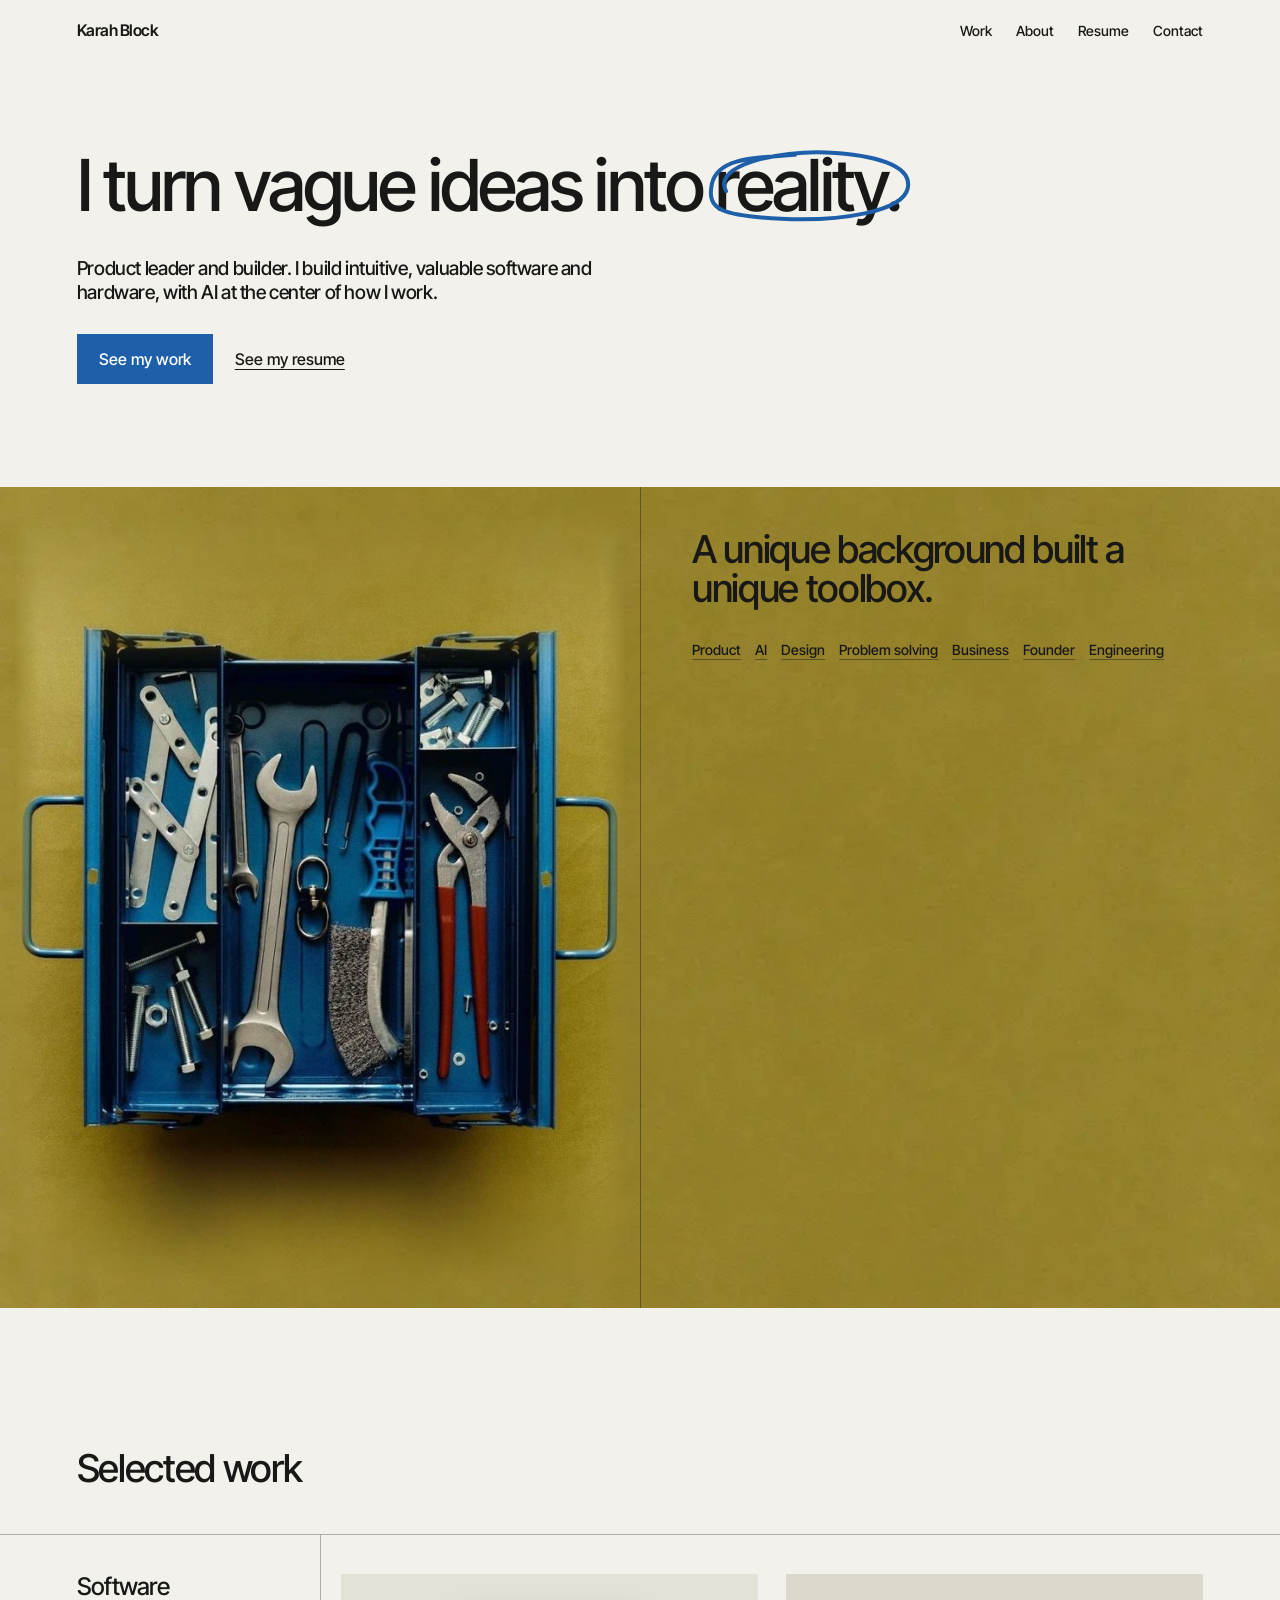
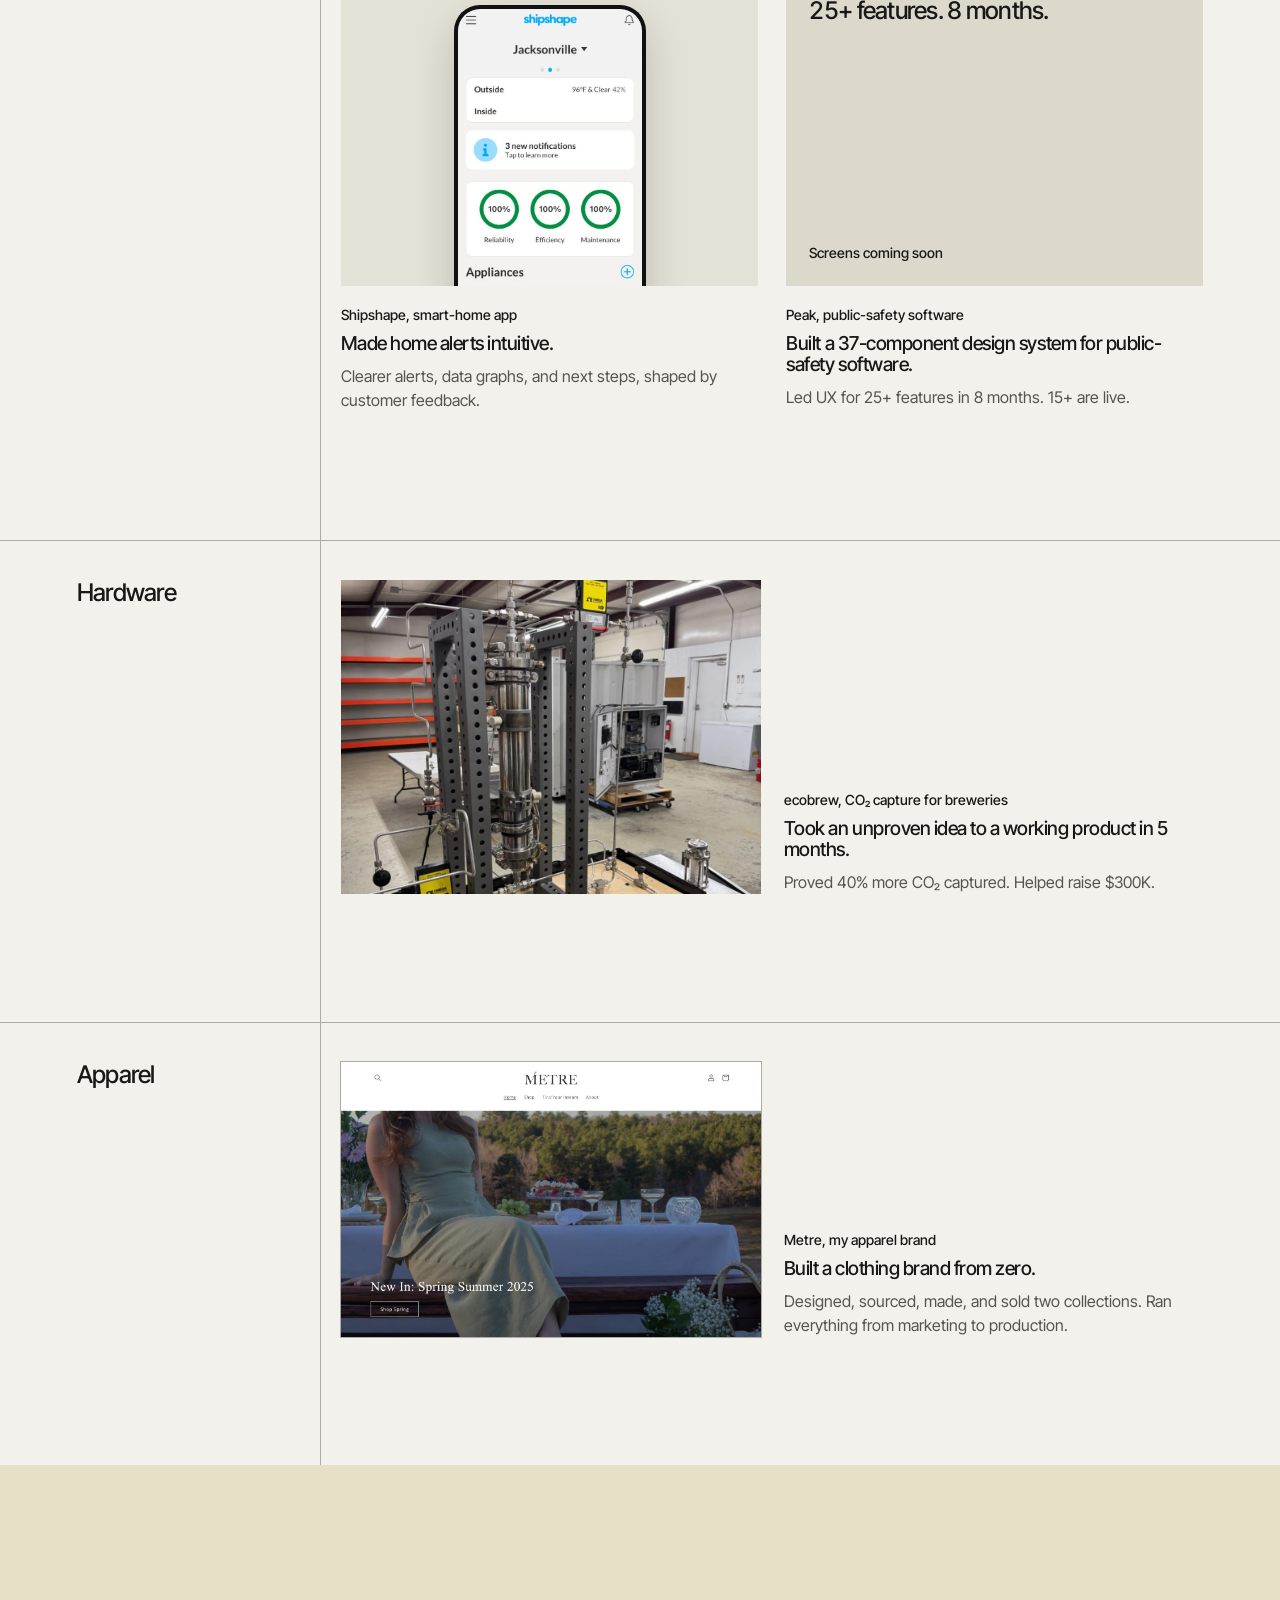
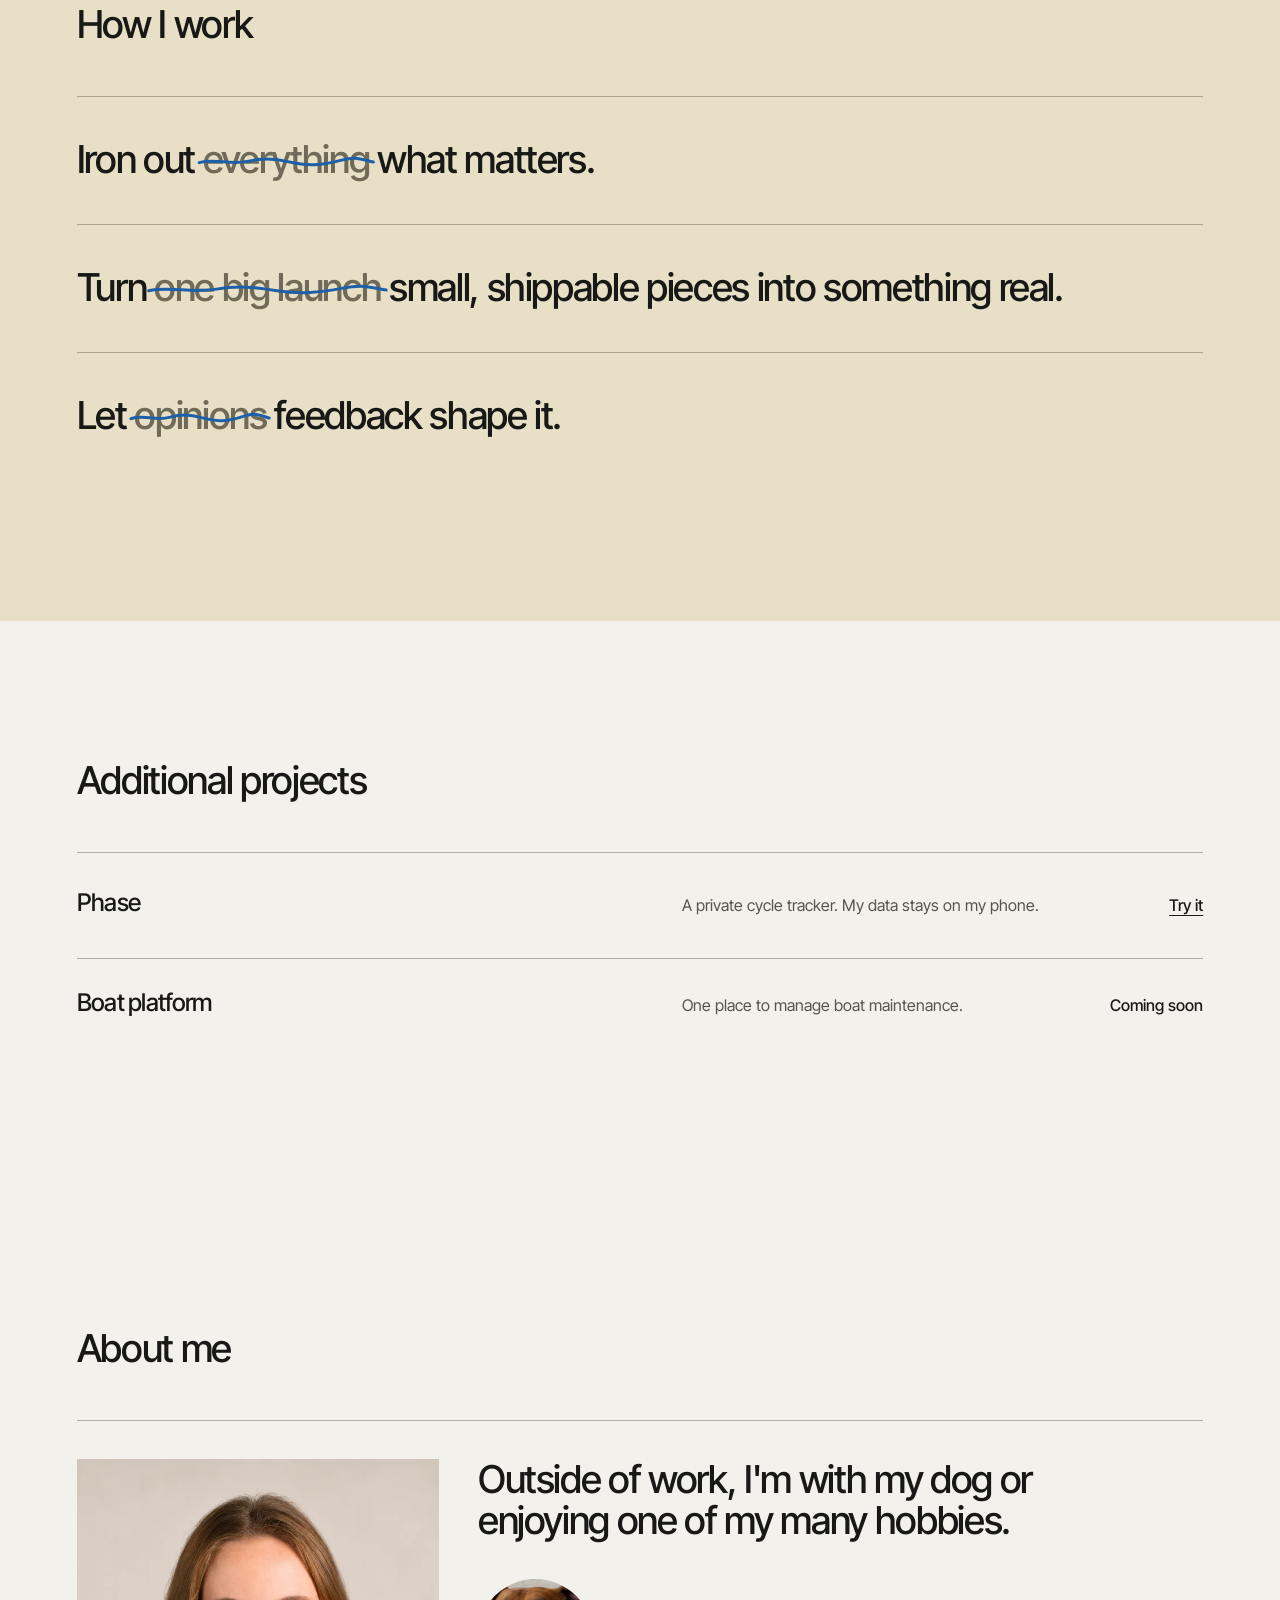
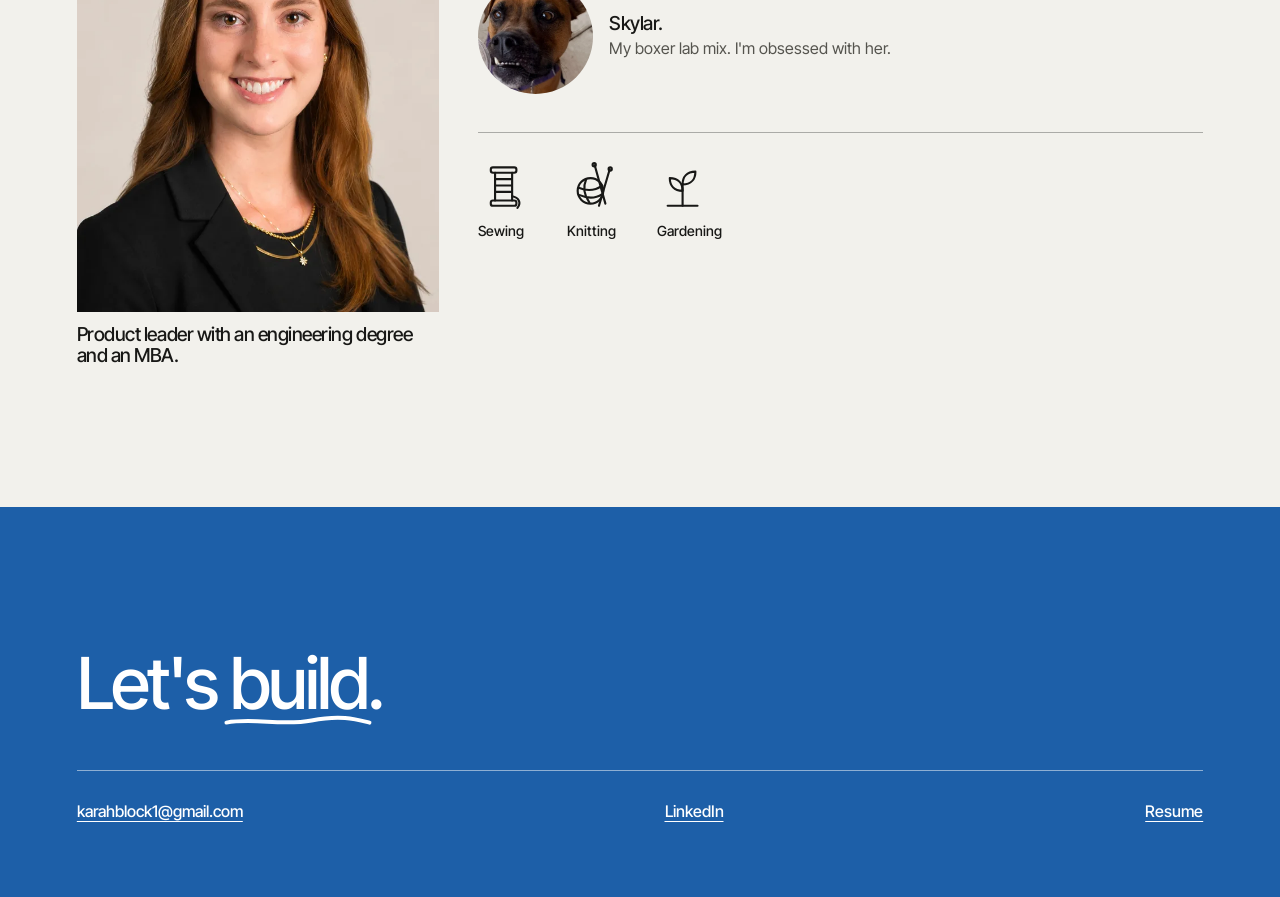
==== index.html @ 3ae87709 "Publish portfolio site Home, resume, and the toolbox, ready for GitHub Pages.  Co-Authored-By: Claud" ====
<!doctype html>
<html lang="en"><head><meta charset="utf-8"><meta name="viewport" content="width=device-width, initial-scale=1, viewport-fit=cover"><title>Karah Block | Product leader and builder</title><meta name="description" content="Karah Block is a product leader and builder of intuitive, valuable products in software, hardware, and apparel. COO and Head of Product at ecobrew, founder of Metre, and former Senior PM at Shipshape."><meta property="og:type" content="website"><meta property="og:title" content="Karah Block"><meta property="og:description" content="I turn vague ideas into reality."><meta property="og:image" content="https://karahblock.com/og.png"><meta name="twitter:card" content="summary_large_image">
<link rel="preconnect" href="https://fonts.googleapis.com"><link rel="preconnect" href="https://fonts.gstatic.com" crossorigin><link rel="stylesheet" href="https://fonts.googleapis.com/css2?family=Inter+Tight:wght@400;500;600;900&display=swap"><link rel="icon" href="favicon.svg" type="image/svg+xml">
<link rel="stylesheet" href="style.css"></head><body>
<a class="skip" href="#main">Skip to content</a><nav><div class="wrap bar"><a href="#top" class="logo">Karah Block</a><ul><li><a href="#work">Work</a></li><li><a href="#me">About</a></li><li><a href="experience.html">Resume</a></li><li><a href="#contact">Contact</a></li></ul></div></nav>
<main id="main">
<header class="hero" id="top">
  <img class="hero-photo" src="case-unit.jpg" alt="">
  <div class="wrap">
    <h1>I turn vague ideas into <span class="mark">reality.<svg viewBox="0 0 300 110" preserveAspectRatio="none" aria-hidden="true"><path class="pen" d="M34 62C14 26 110 6 176 9S298 26 291 58 196 104 112 100 6 88 14 52 74 16 132 12"/></svg></span></h1>
    <p class="hero-sub">Product leader and builder. I build intuitive, valuable software and hardware, with AI at the center of how I work.</p>
    <div class="links2 hero-links"><a class="go" href="#work">See my work</a><a class="go" href="experience.html">See my resume</a></div>
  </div>
</header>

<section id="toolbox"><div class="tgrid">
  <div class="stage" id="stage"><div class="photo"><img src="toolbox/box.jpg" width="736" height="920" alt="An open blue metal toolbox on an olive background"></div><img class="hollow" data-h="0" src="toolbox/slot-pliers.webp" alt="" style="left:64.972%;top:32.399%;width:16.667%;height:43.722%"><button class="tool" type="button" data-i="0" style="left:67.797%;top:33.744%;width:11.723%;height:39.910%" aria-label="Product management" aria-pressed="false"><img src="toolbox/tool-pliers.png" alt="" width="83" height="356"><img class="out" src="toolbox/out-pliers.webp" alt="" width="233" height="900"></button><img class="hollow" data-h="1" src="toolbox/slot-hinges.webp" alt="" style="left:16.384%;top:19.170%;width:20.480%;height:35.762%"><button class="tool" type="button" data-i="1" style="left:18.079%;top:20.516%;width:15.537%;height:32.399%" aria-label="AI workflows" aria-pressed="false"><img src="toolbox/tool-hinges.png" alt="" width="110" height="289"><img class="out" src="toolbox/out-hinges.webp" alt="" width="370" height="900"></button><img class="hollow" data-h="2" src="toolbox/slot-brush.webp" alt="" style="left:48.305%;top:29.596%;width:19.492%;height:46.188%"><button class="tool" type="button" data-i="2" style="left:51.130%;top:32.175%;width:13.701%;height:41.031%" aria-label="Design and clarity" aria-pressed="false"><img src="toolbox/tool-brush.png" alt="" width="97" height="366"><img class="out" src="toolbox/out-brush.webp" alt="" width="239" height="900"></button><img class="hollow" data-h="3" src="toolbox/slot-spanner.webp" alt="" style="left:31.921%;top:26.233%;width:11.299%;height:26.457%"><button class="tool" type="button" data-i="3" style="left:35.169%;top:28.812%;width:4.802%;height:21.300%" aria-label="Problem solving" aria-pressed="false"><img src="toolbox/tool-spanner.png" alt="" width="34" height="190"><img class="out" src="toolbox/out-spanner.webp" alt="" width="135" height="900"></button><img class="hollow" data-h="4" src="toolbox/slot-boltsl.webp" alt="" style="left:16.384%;top:52.018%;width:19.209%;height:22.197%"><button class="tool" type="button" data-i="4" style="left:18.644%;top:54.260%;width:13.701%;height:18.610%" aria-label="Business and operations" aria-pressed="false"><img src="toolbox/tool-boltsl.png" alt="" width="97" height="166"><img class="out" src="toolbox/out-boltsl.webp" alt="" width="640" height="871"></button><img class="hollow" data-h="5" src="toolbox/slot-boltsr.webp" alt="" style="left:63.136%;top:18.946%;width:19.209%;height:14.462%"><button class="tool" type="button" data-i="5" style="left:66.243%;top:20.404%;width:13.983%;height:10.538%" aria-label="Founder and brand builder" aria-pressed="false"><img src="toolbox/tool-boltsr.png" alt="" width="99" height="94"><img class="out" src="toolbox/out-boltsr.webp" alt="" width="640" height="540"></button><img class="hollow" data-h="6" src="toolbox/slot-wrench.webp" alt="" style="left:33.475%;top:29.933%;width:18.503%;height:46.749%"><button class="tool" type="button" data-i="6" style="left:35.452%;top:31.278%;width:14.124%;height:42.825%" aria-label="Engineering and fabrication" aria-pressed="false"><img src="toolbox/tool-wrench.png" alt="" width="100" height="382"><img class="out" src="toolbox/out-wrench.webp" alt="" width="392" height="900"></button></div>
  <div class="pane">
    <h2>A unique background built a unique toolbox.</h2>
    <ul class="names"><li><button type="button" data-n="0" aria-pressed="false">Product</button></li><li><button type="button" data-n="1" aria-pressed="false">AI</button></li><li><button type="button" data-n="2" aria-pressed="false">Design</button></li><li><button type="button" data-n="3" aria-pressed="false">Problem solving</button></li><li><button type="button" data-n="4" aria-pressed="false">Business</button></li><li><button type="button" data-n="5" aria-pressed="false">Founder</button></li><li><button type="button" data-n="6" aria-pressed="false">Engineering</button></li></ul>
    <div class="tshow"><div class="slot" id="slot"></div><div class="detail" id="detail" aria-live="polite"><p class="empty"></p></div></div>
  </div>
</div></section>

<div class="wrap"><h2 class="work-h" id="work">Selected work</h2></div>

<section class="cat" id="software"><div><div class="wrap"><h3>Software</h3></div></div><div class="items" style="padding-right:clamp(16px,2.6vw,40px)">
  <article><div class="pic"><div class="ph"><img src="case-shipshape.jpg" width="520" height="1027" alt="The Shipshape app home screen"></div></div><div class="cap"><small>Shipshape, smart-home app</small><h4>Made home alerts intuitive.</h4><p>Clearer alerts, data graphs, and next steps, shaped by customer feedback.</p></div></article>
  <article><div class="pic type"><strong><span class="num" data-count="25">25</span>+ features. <span class="num" data-count="8">8</span> months.</strong><span>Screens coming soon</span></div><div class="cap"><small>Peak, public-safety software</small><h4>Built a 37-component design system for public-safety software.</h4><p>Led UX for 25+ features in 8 months. 15+ are live.</p></div></article>
</div></section>
<section class="cat" id="hardware"><div><div class="wrap"><h3>Hardware</h3></div></div><div class="items" style="padding-right:clamp(16px,2.6vw,40px)">
  <article class="wide"><div class="pic"><img src="case-unit.jpg" width="1040" height="1040" loading="lazy" alt="The ecobrew experimental unit, a stainless steel column in a steel frame"></div><div class="cap"><small>ecobrew, CO₂ capture for breweries</small><h4>Took an unproven idea to a working product in 5 months.</h4><p>Proved 40% more CO₂ captured. Helped raise $300K.</p></div></article>
</div></section>
<section class="cat" id="apparel"><div><div class="wrap"><h3>Apparel</h3></div></div><div class="items" style="padding-right:clamp(16px,2.6vw,40px)">
  <article class="wide"><img class="webshot" src="case-metre.jpg" width="1305" height="856" loading="lazy" alt="The Metre website homepage, with a Find Your Inseam link and a large photo of a sage linen dress"><div class="cap"><small>Metre, my apparel brand</small><h4>Built a clothing brand from zero.</h4><p>Designed, sourced, made, and sold two collections. Ran everything from marketing to production.</p></div></article>
</div></section>

<section id="how"><div class="wrap"><h2 class="lab">How I work</h2><div class="say">
  <div><h3>Iron out <i aria-hidden="true">everything<svg viewBox="0 0 300 40" preserveAspectRatio="none" aria-hidden="true"><path class="pen" d="M2 24C30 10 54 32 84 20S132 12 162 24 214 30 244 16 284 18 298 22"/></svg></i> what matters.</h3></div>
  <div><h3>Turn <i aria-hidden="true">one big launch<svg viewBox="0 0 300 40" preserveAspectRatio="none" aria-hidden="true"><path class="pen" d="M2 24C30 10 54 32 84 20S132 12 162 24 214 30 244 16 284 18 298 22"/></svg></i> small, shippable pieces into something real.</h3></div>
  <div><h3>Let <i aria-hidden="true">opinions<svg viewBox="0 0 300 40" preserveAspectRatio="none" aria-hidden="true"><path class="pen" d="M2 24C30 10 54 32 84 20S132 12 162 24 214 30 244 16 284 18 298 22"/></svg></i> feedback shape it.</h3></div>
</div></div></section>

<section id="free"><div class="wrap"><h2>Additional projects</h2>
  <ul class="rows"><li><b>Phase</b><span>A private cycle tracker. My data stays on my phone.</span><a href="https://kblock-design.github.io/y2k-journal/" target="_blank" rel="noopener">Try it</a></li><li><b>Boat platform</b><span>One place to manage boat maintenance.</span><em>Coming soon</em></li></ul>
</div></section>

<section id="me"><div class="wrap"><h2>About me</h2>
  <div class="me-grid">
    <figure class="me-card"><img src="karah.webp" width="640" height="800" loading="lazy" alt="Karah Block smiling, in a black blazer"><figcaption><b>Product leader with an engineering degree and an MBA.</b></figcaption></figure>
    <div class="me-right">
      <p class="me-say">Outside of work, I'm with my dog or enjoying one of my many hobbies.</p>
      <div class="me-sky"><img src="skylar.webp" width="360" height="360" loading="lazy" alt="Skylar, a brown boxer lab mix"><p><b>Skylar.</b><span>My boxer lab mix. I'm obsessed with her.</span></p></div>
      <ul class="me-icons" aria-label="A few of my hobbies">
        <li><svg viewBox="0 0 48 48" aria-hidden="true"><rect x="12" y="6" width="24" height="5" rx="2"/><rect x="12" y="37" width="24" height="5" rx="2"/><path d="M16 11v26M32 11v26M16 17h16M16 23h16M16 29h16"/><path d="M32 33c6 1 9 6 5 11"/></svg>Sewing</li>
        <li><svg viewBox="0 0 48 48" aria-hidden="true"><circle cx="22" cy="28" r="12"/><path d="M11 25c7 3 15 3 22-2M12 32c7 3 15 3 21-1M18 17c-3 7-2 15 3 22"/><path d="M26 4 36 40M40 8 30 42"/><circle cx="25.5" cy="3.5" r="1.5"/><circle cx="40.5" cy="7.5" r="1.5"/></svg>Knitting</li>
        <li><svg viewBox="0 0 48 48" aria-hidden="true"><path d="M24 42V22"/><path d="M24 28c-8 0-12-5-12-12 8 0 12 5 12 12z"/><path d="M24 22c0-7 4-12 12-12 0 7-4 12-12 12z"/><path d="M10 42h28"/></svg>Gardening</li>
      </ul>
    </div>
  </div>
</div></section>

<section id="contact"><div class="wrap"><h2>Let's <span class="mark under">build<svg viewBox="0 0 300 20" preserveAspectRatio="none" aria-hidden="true"><path class="pen" d="M3 12C60 5 118 17 178 9S268 7 297 12"/></svg></span>.</h2><div class="lks"><a href="mailto:karahblock1@gmail.com">karahblock1@gmail.com</a><a href="https://www.linkedin.com/in/karahblock" target="_blank" rel="noopener">LinkedIn</a><a href="experience.html">Resume</a></div></div></section>
</main>
<script src="site.js"></script>
</body></html>
---- style.css ----
:root { --paper:#f2f1ec; --ink:#181816; --ink-2:#55544e; --rule:rgba(24,24,22,.32); --blue:#1d5fa8; --olive:#a48f39; --olive-2:#8d7a2d; }
* { box-sizing: border-box; margin: 0; padding: 0; }
html { scroll-behavior: smooth; }
body { background: var(--paper); color: var(--ink); font-family: "Inter Tight","Helvetica Neue",Arial,sans-serif; font-size: 18px; line-height: 1.32; -webkit-font-smoothing: antialiased; overflow-x: clip; }
a { color: inherit; } img, svg { display: block; }
a:focus-visible, button:focus-visible { outline: 2px solid currentColor; outline-offset: 3px; }
.wrap { max-width: 1440px; margin: 0 auto; padding-inline: clamp(16px, 2.6vw, 40px); }
h1, h2, h3, h4 { font-weight: 500; letter-spacing: -.04em; line-height: .96; }
.lab { font-size: 16px; font-weight: 500; letter-spacing: -.01em; }
nav { position: sticky; top: 0; z-index: 30; background: var(--paper); }
nav .bar { display: flex; justify-content: space-between; align-items: center; gap: 12px; height: 56px; }
.logo { font-weight: 600; letter-spacing: -.03em; text-decoration: none; white-space: nowrap; font-size: 19px; }
nav ul { display: flex; gap: clamp(11px, 2vw, 24px); list-style: none; font-size: 15px; font-weight: 500; }
nav ul a { display: block; padding-block: 10px; text-decoration: none; } nav ul a:hover { color: var(--blue); }

.hero { position: relative; padding-top: clamp(12px, 2vw, 28px); }
.hero-photo { display: none; }
.hero h1 { position: relative; font-size: clamp(56px, 11.4vw, 184px); letter-spacing: -.055em; line-height: .92; }
.mark { position: relative; display: inline-block; white-space: nowrap; }
.mark svg { position: absolute; left: -5%; top: -7%; width: 110%; height: 118%; overflow: visible; pointer-events: none; }
.pen { fill: none; stroke: var(--blue); stroke-width: 4; stroke-linecap: round; stroke-linejoin: round; vector-effect: non-scaling-stroke; }
.intro { margin-top: clamp(20px, 3vw, 44px); border-top: 1px solid var(--rule); display: grid; grid-template-columns: minmax(0, 7fr) minmax(0, 5fr); }
.intro > div { padding-block: clamp(14px, 2vw, 26px); }
.intro > div + div { border-left: 1px solid var(--rule); padding-left: clamp(14px, 2vw, 26px); display: flex; flex-direction: column; justify-content: space-between; gap: 18px; }
.sub { padding-right: 24px; font-size: clamp(25px, 3.2vw, 50px); line-height: 1.02; letter-spacing: -.035em; font-weight: 500; }
.now { color: var(--ink-2); } .go { font-weight: 500; text-underline-offset: 4px; }

/* Toolbox */
#toolbox { background: var(--olive); color: #fff; scroll-margin-top: 56px; }
.tgrid { display: grid; grid-template-columns: minmax(0, 6fr) minmax(0, 6fr); min-height: min(92vh, 860px); }
.stage { position: relative; align-self: center; width: min(100%, 620px, 76vh); margin: clamp(10px, 2vw, 24px) auto; aspect-ratio: 708 / 892; }
.photo { position: absolute; inset: 0; overflow: hidden; }
.photo img { position: absolute; left: -1.977%; top: -1.570%; width: 103.955%; max-width: none; height: auto; }
.hollow { position: absolute; background: #0d2a4c; -webkit-mask-size: 100% 100%; mask-size: 100% 100%; opacity: 0; transition: opacity .2s .05s; pointer-events: none; }
.hollow.on { opacity: 1; }
.tool { position: absolute; background: none; border: 0; padding: 0; cursor: pointer; transition: transform .6s cubic-bezier(.2,.9,.25,1.12), filter .3s; transform-origin: center; }
.tool img { width: 100%; height: 100%; }
.tool:hover { transform: translateY(-6px) scale(1.04); filter: drop-shadow(0 8px 6px rgba(0,0,0,.5)); }
.tool[aria-pressed="true"] { z-index: 8; filter: drop-shadow(10px 22px 12px rgba(40,30,0,.5)); }
.pane { display: grid; grid-template-rows: auto auto 1fr; padding: clamp(18px, 2.6vw, 36px) clamp(16px, 2.6vw, 40px); border-left: 1px solid rgba(255,255,255,.4); }
.pane h2 { font-size: clamp(36px, 5vw, 78px); letter-spacing: -.045em; }
.names { list-style: none; margin-top: clamp(14px, 2vw, 22px); display: flex; flex-wrap: wrap; gap: 3px 14px; }
.names button { font: inherit; font-weight: 500; font-size: clamp(16px, 1.4vw, 19px); color: #fff; background: none; border: 0; cursor: pointer; padding: 3px 0; text-decoration: underline; text-underline-offset: 4px; text-decoration-color: rgba(255,255,255,.45); }
.names button:hover, .names button[aria-pressed="true"] { color: var(--ink); text-decoration-color: var(--ink); }
.tshow { margin-top: clamp(14px, 2vw, 24px); border-top: 1px solid rgba(255,255,255,.4); padding-top: clamp(14px, 2vw, 22px); display: grid; grid-template-columns: minmax(110px, 2fr) minmax(0, 3fr); gap: 16px; align-items: start; min-height: 320px; }
.tshow:has(.empty) { grid-template-columns: minmax(0, 1fr); } .tshow:has(.empty) .slot { height: 0; }
.slot { height: clamp(220px, 30vw, 380px); }
.detail h3 { font-size: clamp(26px, 2.8vw, 42px); letter-spacing: -.035em; line-height: 1; }
.detail p { margin-top: 10px; }
.detail .usedon { margin-top: 12px; padding-top: 10px; border-top: 1px solid rgba(255,255,255,.4); }
.empty { font-size: clamp(22px, 2.2vw, 32px); line-height: 1.05; letter-spacing: -.03em; font-weight: 500; }

/* Marquee */
.marq { overflow: hidden; white-space: nowrap; padding-block: clamp(14px, 2vw, 26px); scroll-margin-top: 56px; }
.marq div { display: inline-block; font-size: clamp(66px, 11vw, 176px); font-weight: 500; letter-spacing: -.05em; line-height: 1; animation: slide 34s linear infinite; }
@keyframes slide { to { transform: translateX(-50%); } }

/* Work */
.cat { display: grid; grid-template-columns: minmax(0, 3fr) minmax(0, 9fr); border-top: 1px solid var(--rule); scroll-margin-top: 56px; }
.cat > div:first-child { padding-block: 14px; }
.cat h3 { position: sticky; top: 70px; font-size: clamp(30px, 3.6vw, 56px); letter-spacing: -.04em; }
.items { border-left: 1px solid var(--rule); padding: 14px 0 clamp(36px, 5vw, 70px) clamp(12px, 1.6vw, 22px); display: grid; grid-template-columns: repeat(2, minmax(0, 1fr)); gap: 26px clamp(10px, 1.2vw, 16px); }
.wide { grid-column: 1 / -1; }
.pic { position: relative; aspect-ratio: 4 / 5; overflow: hidden; background: #dcd9cc; }
.pic > img { width: 100%; height: 100%; object-fit: cover; object-position: 50% 28%; transition: transform .5s cubic-bezier(.2,.8,.2,1); }
article:hover .pic > img { transform: scale(1.025); }
.ph { position: absolute; top: 8%; left: 50%; width: 56%; margin-left: -28%; padding: 7px 7px 0; background: #111; border-radius: 22px 22px 0 0; transition: transform .45s cubic-bezier(.2,.8,.2,1); } .ph img { width: 100%; height: auto; border-radius: 16px 16px 0 0; }
article:hover .ph { transform: translateY(-10px); }
.type { display: flex; flex-direction: column; justify-content: space-between; padding: clamp(14px, 1.8vw, 24px); background: var(--blue); color: #fff; }
.type.ol { background: var(--olive); }
.type strong { font-weight: 500; font-size: clamp(44px, 6vw, 96px); line-height: .94; letter-spacing: -.05em; } .type span { font-weight: 500; }
.cap { padding-top: 8px; display: grid; gap: 4px; }
.cap small { font-size: 15px; font-weight: 500; }
.cap h4 { font-size: clamp(25px, 2.8vw, 42px); letter-spacing: -.035em; line-height: 1; }
.cap p { color: var(--ink-2); }

/* How */
#how { border-top: 1px solid var(--rule); padding-block: clamp(14px, 1.6vw, 20px) clamp(36px, 5vw, 70px); }
#how .lab { display: block; margin-bottom: clamp(20px, 3vw, 40px); }
.say { display: grid; }
.say > div { display: grid; grid-template-columns: minmax(0, 9fr) minmax(0, 3fr); gap: 8px 20px; align-items: end; padding-block: clamp(12px, 1.6vw, 20px); border-top: 1px solid var(--rule); }
.say h3 { font-size: clamp(42px, 7.8vw, 124px); letter-spacing: -.05em; line-height: .98; }
.say p { color: var(--ink-2); padding-bottom: 6px; }
.say i { position: relative; font-style: normal; color: #9b998e; white-space: nowrap; display: inline-block; }
.say i svg { position: absolute; left: -3%; top: 24%; width: 106%; height: 56%; overflow: visible; }

/* Free time */
#free { border-top: 1px solid var(--rule); padding-block: 14px clamp(36px, 5vw, 70px); }
#free h2 { font-size: clamp(38px, 6.4vw, 104px); letter-spacing: -.05em; margin-bottom: clamp(16px, 2.4vw, 30px); }
.rows { list-style: none; }
.rows li { display: grid; grid-template-columns: minmax(0, 6fr) minmax(0, 4fr) 7em; gap: 4px 18px; align-items: baseline; padding-block: clamp(10px, 1.2vw, 16px); border-top: 1px solid var(--rule); transition: opacity .2s; }
.rows:hover li:not(:hover) { opacity: .4; }
.rows b { font-weight: 500; font-size: clamp(30px, 3.6vw, 58px); letter-spacing: -.04em; line-height: 1; }
.rows span { color: var(--ink-2); } .rows a, .rows em { font-style: normal; font-weight: 500; text-align: right; text-underline-offset: 4px; }
.hob { border-top: 1px solid var(--rule); padding-top: clamp(14px, 2vw, 24px); display: flex; flex-wrap: wrap; justify-content: space-between; align-items: end; gap: 10px 30px; }
.hob p { font-size: clamp(30px, 4.4vw, 70px); font-weight: 500; letter-spacing: -.045em; line-height: 1; }
.hob a { font-size: clamp(19px, 1.8vw, 26px); font-weight: 500; color: var(--blue); text-underline-offset: 5px; text-decoration-thickness: 2px; }

#contact { background: var(--blue); color: #fff; padding-block: clamp(30px, 5vw, 70px) clamp(24px, 3vw, 40px); scroll-margin-top: 56px; }
#contact h2 { font-size: clamp(56px, 11.4vw, 184px); letter-spacing: -.055em; line-height: .92; }
.lks { margin-top: clamp(18px, 2.6vw, 34px); border-top: 1px solid rgba(255,255,255,.5); padding-top: 14px; display: flex; flex-wrap: wrap; justify-content: space-between; gap: 8px 24px; font-size: clamp(18px, 1.8vw, 24px); font-weight: 500; } .lks a { overflow-wrap: anywhere; text-underline-offset: 4px; }

@media (max-width: 640px) {
  .tgrid { grid-template-columns: minmax(0, 1fr); min-height: 0; }
  .stage { width: min(100%, 520px); margin: 0 auto; }
  .pane { border-left: 0; border-top: 1px solid rgba(255,255,255,.4); }
  .tshow { min-height: 0; }
  .slot { height: 230px; }
}
@media (max-width: 640px) {
  .intro { grid-template-columns: minmax(0, 1fr); } .intro > div + div { border-left: 0; padding-left: 0; padding-top: 0; }
  .cat { grid-template-columns: minmax(0, 1fr); } .cat h3 { position: static; } .items { border-left: 0; padding-left: 16px; padding-top: 0; grid-template-columns: minmax(0, 1fr); }
  .say > div { grid-template-columns: minmax(0, 1fr); } .rows li { grid-template-columns: minmax(0, 1fr) auto; } .rows span { grid-column: 1 / -1; grid-row: 2; } nav ul { font-size: 14px; }
}
@media (prefers-reduced-motion: reduce) { html { scroll-behavior: auto; } *, *::before, *::after { animation: none !important; transition: none !important; } }

.skip { position: absolute; left: 12px; top: -80px; z-index: 50; padding: 12px 16px; background: #181816; color: #fff; font-weight: 600; } .skip:focus { top: 8px; }
body { line-height: 1.4; }
nav .bar { height: 60px; }
.logo { display: inline-block; padding-block: 10px; }
nav ul { font-size: 16px; }
nav ul a { padding-block: 12px; }
.hero h1 { letter-spacing: -.045em; }
.mark svg { left: -7%; width: 114%; top: -5%; height: 114%; }
.sub { font-size: clamp(22px, 2.6vw, 38px); line-height: 1.14; letter-spacing: -.025em; padding-right: clamp(0px, 3vw, 40px); max-width: 26em; }
.now { font-size: 17px; }
.links2 { display: flex; flex-wrap: wrap; gap: 0 22px; }
.go, .lks a, .rows a, .hob a { display: inline-block; padding-block: 10px; }

#toolbox { color: var(--ink); }
.pane { border-left-color: rgba(24,24,22,.4); }
.pane h2 { letter-spacing: -.04em; }
.names button { color: var(--ink); text-decoration-color: rgba(24,24,22,.45); padding: 10px 0; font-size: clamp(17px, 1.4vw, 19px); }
.names button:hover { color: #000; text-decoration-color: #000; }
.names button[aria-pressed="true"] { color: #000; font-weight: 700; text-decoration-color: #000; text-decoration-thickness: 3px; }
.tshow, .detail .usedon { border-top-color: rgba(24,24,22,.4); }
.detail p { font-size: 17px; line-height: 1.42; }

.marq { font-weight: 500; }
.mq { display: inline-block; font-size: clamp(60px, 10vw, 160px); font-weight: 500; letter-spacing: -.045em; line-height: 1; will-change: transform; }
.cap small { font-size: 16px; }
.cap p { font-size: 17px; }
.rows span { font-size: 17px; }
.say i { color: #6f6d64; }
.say h3 { letter-spacing: -.045em; }
.say p { font-size: 17px; }
#how .lab { font-size: 18px; font-weight: 500; letter-spacing: -.01em; line-height: 1.3; }
.type span { font-size: 16px; }
@media (max-width: 640px) { .mq { font-size: 58px; } nav ul { font-size: 15px; gap: 12px; } .logo { font-size: 17px; } }

/* Shared states */
:root { --card:#fffcf6; --display:"Inter Tight","Helvetica Neue",Arial,sans-serif; --red:var(--blue); }
nav ul a[aria-current="page"] { text-decoration: underline; text-underline-offset: 6px; text-decoration-thickness: 2px; text-decoration-color: var(--blue); }

/* Calmer spacing for the work, taken from the editorial design */
.cat > div:first-child { padding-block: 22px; }
.items { padding-top: 22px; padding-bottom: clamp(52px, 7vw, 100px); gap: clamp(34px, 3.6vw, 52px) clamp(14px, 1.8vw, 26px); }
.pic { aspect-ratio: 1 / 1; }
.ph { width: 44%; margin-left: -22%; }
.cap { padding-top: 12px; gap: 6px; max-width: 34em; }
.marq { padding-block: clamp(26px, 3.4vw, 48px) clamp(18px, 2.4vw, 32px); }
#how { padding-block: 24px clamp(52px, 7vw, 100px); }
.say > div { padding-block: clamp(18px, 2.2vw, 30px); }
#free { padding-block: 24px clamp(52px, 7vw, 100px); }
.rows li { padding-block: clamp(14px, 1.6vw, 22px); }
.hob { padding-top: clamp(20px, 2.4vw, 32px); }

/* Inner pages */
.page-head { padding-top: clamp(16px, 2.4vw, 32px); }
.page-head h1 { font-size: clamp(52px, 9.6vw, 156px); letter-spacing: -.045em; line-height: .94; font-weight: 500; }
.btnrow { display: flex; flex-wrap: wrap; gap: 0 22px; align-items: center; }
.soon { font-weight: 500; color: var(--ink-2); padding-block: 10px; }

/* About */
.about-sec { border-top: 1px solid var(--rule); padding-block: 24px clamp(52px, 7vw, 100px); }
.big { font-size: clamp(38px, 6vw, 96px); font-weight: 500; letter-spacing: -.045em; line-height: .98; }
.sky { display: grid; grid-template-columns: minmax(0, 5fr) minmax(0, 7fr); gap: clamp(24px, 4vw, 64px); align-items: end; }
.skyphoto { max-width: 460px; }
.skyphoto img { width: 100%; height: auto; }
.skyphoto figcaption { margin-top: 8px; font-size: 16px; font-weight: 500; }
.sky p { margin-top: 12px; max-width: 30em; font-size: clamp(18px, 1.5vw, 21px); color: var(--ink-2); }
.hint { margin-top: 10px; margin-bottom: clamp(20px, 2.6vw, 34px); color: var(--ink-2); }
/* Pegboard */
.board { display: grid; grid-template-columns: repeat(3, minmax(0, 1fr)); gap: 8px 20px; padding: 28px; border: 14px solid #7c4f2a; border-image: linear-gradient(135deg, #a8784a, #6e4524) 1; background-color: #a98258; background-image: radial-gradient(circle, #3a2614 2.2px, rgba(58, 38, 20, 0) 2.8px), linear-gradient(135deg, #b28b60, #9d774e); background-size: 26px 26px, 100% 100%; box-shadow: inset 0 0 28px rgba(50, 28, 10, .4); }
.peg { position: relative; background: none; border: none; cursor: pointer; display: grid; justify-items: center; gap: 6px; padding: 4px; font-family: var(--display); color: var(--ink); }
.peg svg { width: 100%; max-width: 170px; height: auto; display: block; overflow: visible; filter: drop-shadow(3px 5px 3px rgba(40, 22, 8, .4)); }
.peg-hang { transform-box: view-box; transform-origin: 80px 14px; transition: opacity .25s, transform .3s; }
.peg:hover .peg-hang, .peg:focus-visible .peg-hang, .peg.show .peg-hang { animation: swing 1.3s ease-in-out infinite; }
@keyframes swing { 0%, 100% { transform: rotate(0); } 25% { transform: rotate(5deg); } 75% { transform: rotate(-5deg); } }
.peg span { font-size: 14px; font-weight: 600; line-height: 1.25; padding: 4px 10px; background: #f3efe4; }
.peg:focus-visible { outline: 2px solid #fff; outline-offset: 2px; }
.peg:hover, .peg:focus-visible, .peg.show { z-index: 5; }
.peg .peg-note { position: absolute; left: 50%; top: calc(100% + 2px); width: max(100%, 200px); padding: 12px 14px; background: var(--card); border-top: 4px solid var(--red); box-shadow: 0 6px 18px rgba(40, 22, 8, .35); font-size: 14px; font-weight: 400; line-height: 1.45; text-align: left; color: var(--ink); opacity: 0; visibility: hidden; transform: translate(-50%, 6px); transition: opacity .2s, transform .2s, visibility .2s; pointer-events: none; }
.peg:hover .peg-note, .peg:focus-visible .peg-note, .peg.show .peg-note { opacity: 1; visibility: visible; transform: translate(-50%, 0); }


.peg span { font-size: 15px; }
.peg .peg-note { font-size: 15px; }
.contact-sub { margin-top: 12px; font-size: clamp(20px, 2.2vw, 30px); font-weight: 500; }

/* Resume */
.role { display: grid; grid-template-columns: minmax(0, 3fr) minmax(0, 9fr); border-top: 1px solid var(--rule); scroll-margin-top: 70px; }
.role-side { padding-block: 22px; padding-right: 20px; display: grid; gap: 6px; align-content: start; }
.org { font-size: clamp(28px, 3.2vw, 48px); font-weight: 500; letter-spacing: -.04em; line-height: 1; }
.what { color: var(--ink-2); font-size: 16px; }
.tag { display: none; }
.role > div:last-child { border-left: 1px solid var(--rule); padding: 22px 0 clamp(36px, 4.6vw, 64px) clamp(14px, 1.8vw, 26px); }
.titles { display: grid; gap: 6px; margin-bottom: 16px; }
.titles div { display: flex; justify-content: space-between; align-items: baseline; gap: 2px 18px; flex-wrap: wrap; }
.titles b { font-size: clamp(20px, 1.9vw, 27px); font-weight: 500; letter-spacing: -.025em; line-height: 1.12; }
.titles span { color: var(--ink-2); font-size: 16px; white-space: nowrap; }
.role ul { display: grid; gap: 9px; padding-left: 18px; max-width: 46em; font-size: 17px; line-height: 1.42; }
.role li::marker { color: var(--blue); }

@media (max-width: 640px) {
  .sky { grid-template-columns: minmax(0, 1fr); }
  .board { grid-template-columns: repeat(2, minmax(0, 1fr)); padding: 12px; }
  #hobbies { padding-bottom: 170px; }
  .role { grid-template-columns: minmax(0, 1fr); }
  .role > div:last-child { border-left: 0; padding: 0 0 30px; }
}
@media (max-width: 900px) and (min-width: 641px) { .board { padding: 18px; border-width: 10px; } }

.intro > .btnrow { flex-direction: row; justify-content: flex-start; align-items: flex-end; gap: 0 22px; }
.tshow:has(.empty) { align-content: start; }
.detail .empty { font-size: clamp(22px, 2.2vw, 32px); line-height: 1.08; letter-spacing: -.03em; font-weight: 500; margin-top: 0; }
.role-line { display: block; font-weight: 600; color: var(--ink); margin-bottom: 4px; }

/* Selected work heading */
.work-h { font-size: clamp(38px, 6.4vw, 104px); letter-spacing: -.05em; padding-block: clamp(30px, 4vw, 56px) clamp(18px, 2.4vw, 32px); scroll-margin-top: 60px; }
.webshot { width: 100%; height: auto; box-shadow: 0 0 0 1px var(--rule); }

/* Toolbox: rebuilt tray behind each tool, and a band that matches the photo */
:root { --olive: #a9963e; }
.hollow { background: none; z-index: 1; width: auto; }
.tool { z-index: 2; }
.tool:focus-visible { z-index: 7; }
.photo { -webkit-mask-image: linear-gradient(to right, transparent, #000 1.2%, #000 98.8%, transparent), linear-gradient(to bottom, transparent, #000 3%, #000 97%, transparent); -webkit-mask-composite: source-in; mask-image: linear-gradient(to right, transparent, #000 1.2%, #000 98.8%, transparent), linear-gradient(to bottom, transparent, #000 3%, #000 97%, transparent); mask-composite: intersect; }

/* More breathing room across the site */
.hero { padding-top: clamp(24px, 4vw, 60px); }
.page-head { padding-top: clamp(24px, 4vw, 60px); }
.intro { margin-top: clamp(32px, 4.6vw, 68px); }
.intro > div { padding-block: clamp(20px, 2.8vw, 40px) clamp(28px, 3.6vw, 56px); }
.stage { margin: clamp(24px, 3.4vw, 52px) auto; }
.pane { padding: clamp(28px, 4vw, 60px) clamp(20px, 3.4vw, 52px); }
.names { margin-top: clamp(20px, 2.6vw, 34px); gap: 4px 18px; }
.tshow { margin-top: clamp(20px, 2.6vw, 34px); padding-top: clamp(20px, 2.6vw, 34px); gap: 24px; }
.detail p { margin-top: 14px; }
.detail .usedon { margin-top: 16px; padding-top: 14px; }
.work-h { padding-block: clamp(60px, 8vw, 120px) clamp(28px, 3.4vw, 48px); }
.cat > div:first-child { padding-block: clamp(22px, 2.6vw, 36px); }
.items { padding-top: clamp(22px, 2.6vw, 36px); padding-bottom: clamp(72px, 9vw, 136px); gap: clamp(48px, 5vw, 76px) clamp(16px, 2.2vw, 32px); }
.cap { padding-top: 16px; gap: 8px; }
.cap p { margin-top: 2px; }
#how { padding-block: clamp(60px, 8vw, 120px) clamp(72px, 9vw, 136px); }
#how .lab { font-size: clamp(38px, 6.4vw, 104px); font-weight: 500; letter-spacing: -.05em; line-height: .96; margin-bottom: clamp(28px, 3.4vw, 48px); }
.say > div { padding-block: clamp(26px, 3.2vw, 46px); }
#free { padding-block: clamp(60px, 8vw, 120px) clamp(72px, 9vw, 136px); }
#free h2 { margin-bottom: clamp(28px, 3.4vw, 48px); }
.rows li { padding-block: clamp(20px, 2.2vw, 32px); }
.hob { margin-top: clamp(28px, 3.4vw, 48px); padding-top: clamp(28px, 3.4vw, 48px); }
#contact { padding-block: clamp(64px, 8vw, 124px) clamp(36px, 4vw, 60px); }
.lks { margin-top: clamp(32px, 4vw, 60px); padding-top: 18px; }
.about-sec { padding-block: clamp(32px, 4vw, 60px) clamp(72px, 9vw, 136px); }
.hint { margin-top: 14px; margin-bottom: clamp(28px, 3.4vw, 48px); }
.sky p { margin-top: 18px; }
.role-side, .role > div:last-child { padding-top: clamp(24px, 2.8vw, 40px); }
.role > div:last-child { padding-bottom: clamp(48px, 6vw, 88px); }
.titles { margin-bottom: 22px; gap: 10px; }
.role ul { gap: 12px; }
.photo { -webkit-mask-image: linear-gradient(to right, transparent, #000 1.2%, #000 98.8%, transparent), linear-gradient(to bottom, transparent, #000 7%, #000 94%, transparent); mask-image: linear-gradient(to right, transparent, #000 1.2%, #000 98.8%, transparent), linear-gradient(to bottom, transparent, #000 7%, #000 94%, transparent); }
@media (max-width: 640px) {
  .role > div:last-child { padding: 0 0 44px; }
  .items { padding-left: 16px; padding-top: 0; }
}

/* Metre image matches the size of the other project images */
.wide { grid-column: auto; }

/* Type scale: one set of sizes for the whole site */
:root {
  --t-hero: clamp(44px, 7vw, 104px);
  --t-section: clamp(30px, 3.8vw, 56px);
  --t-statement: clamp(30px, 4.4vw, 64px);
  --t-cat: clamp(24px, 2.4vw, 34px);
  --t-title: clamp(22px, 2vw, 28px);
  --t-lead: clamp(20px, 1.9vw, 26px);
}
.hero h1, .page-head h1, #contact h2 { font-size: var(--t-hero); letter-spacing: -.04em; line-height: .98; }
.work-h, #how .lab, #free h2, .pane h2, .big { font-size: var(--t-section); letter-spacing: -.035em; line-height: 1.02; }
.say h3 { font-size: var(--t-statement); letter-spacing: -.035em; line-height: 1.04; }
.cat h3, .rows b, .org { font-size: var(--t-cat); letter-spacing: -.03em; line-height: 1.05; }
.cap h4, .detail h3 { font-size: var(--t-title); letter-spacing: -.025em; line-height: 1.1; }
.titles b { font-size: clamp(19px, 1.6vw, 22px); }
.sub, .contact-sub, .detail .empty { font-size: var(--t-lead); letter-spacing: -.02em; line-height: 1.2; }
.hob p { font-size: clamp(24px, 2.6vw, 36px); letter-spacing: -.03em; line-height: 1.08; }
.type strong { font-size: clamp(34px, 4vw, 60px); letter-spacing: -.035em; line-height: 1; }
.mail, .lks { font-size: clamp(17px, 1.5vw, 20px); }

/* About: Skylar photo and a pegboard that matches the site */
.skyphoto { max-width: 620px; }
#hobbies { background: var(--olive); border-top: 0; }
#hobbies .hint { color: var(--ink); }
.board { padding: clamp(18px, 2.4vw, 32px) 0; border: 0; border-image: none; background-color: transparent; background-image: radial-gradient(circle, rgba(24,24,22,.3) 1.6px, transparent 2.1px); background-size: 26px 26px; box-shadow: none; }
.peg span { padding: 4px 0; background: none; color: var(--ink); font-size: 17px; font-weight: 500; }
.peg .peg-note { background: var(--paper); border-top: 3px solid var(--blue); font-size: 15px; font-weight: 400; padding: 12px 14px; box-shadow: 0 6px 18px rgba(24, 24, 22, .3); }
.peg svg { filter: drop-shadow(3px 5px 3px rgba(24, 24, 22, .35)); }
.peg:focus-visible { outline: 2px solid var(--ink); }
@media (max-width: 900px) and (min-width: 641px) { .board { padding: 18px 0; border-width: 0; } }
@media (max-width: 640px) { .board { padding: 12px 0; } }
@media (max-width: 640px) {
  .peg:nth-child(odd) .peg-note, .peg:nth-child(odd):hover .peg-note, .peg:nth-child(odd):focus-visible .peg-note, .peg:nth-child(odd).show .peg-note { left: 0; transform: none; }
  .peg:nth-child(even) .peg-note, .peg:nth-child(even):hover .peg-note, .peg:nth-child(even):focus-visible .peg-note, .peg:nth-child(even).show .peg-note { left: auto; right: 0; transform: none; }
}

/* Hero: title, subtext, two links */
.hero { padding-bottom: clamp(40px, 5vw, 76px); }
.hero-sub { margin-top: clamp(20px, 2.4vw, 32px); max-width: 30em; font-size: var(--t-lead); font-weight: 500; letter-spacing: -.02em; line-height: 1.25; }
.hero-links { margin-top: clamp(14px, 1.6vw, 22px); }

/* How I work: its own dark band */
#how { background: var(--ink); color: var(--paper); border-top: 0; }
#how .lab, .say h3 { color: var(--paper); }
.say > div { border-top-color: rgba(242, 241, 236, .28); align-items: center; }
.say i { color: #a9a79c; }
.say p { color: #d6d4ca; padding-bottom: 0; }
#how .pen { stroke: #6aa6ea; }
#free { border-top: 0; }

/* How I work: a light tinted band with dark text, easy to read */
#how { background: #e7e0c6; color: var(--ink); }
#how .lab, .say h3 { color: var(--ink); }
.say > div { border-top-color: rgba(24, 24, 22, .3); }
.say i { color: #6f6b58; }
.say p { color: #2f2d26; }
#how .pen { stroke: var(--blue); stroke-width: 3; }
.say i svg { top: 36%; height: 32%; }


/* Audit fixes, Nov 2026 */
/* One type system: 6 sizes */
:root { --t-statement: var(--t-section); --t-title: clamp(20px, 1.9vw, 26px); --t-lead: clamp(20px, 1.9vw, 26px); --t-body: 17px; --t-small: 16px; }
body { font-size: var(--t-body); }
.logo { font-size: var(--t-body); }
.hob p, .type strong { font-size: var(--t-cat); }
.titles b { font-size: var(--t-title); }
.now, .sky p, .hint, .mail, .lks, .go, .hob a, .rows span, .rows a, .rows em, .cap p, .say p, .detail p, .role ul { font-size: var(--t-body); }
nav ul, .cap small, .what, .titles span, .soon, .type span, .names button, .skyphoto figcaption, .peg span { font-size: var(--t-small); }

/* 2. Stat tiles sit back so the projects lead */
.type, .type.ol { background: #dcd9cc; color: var(--ink); }
.type strong { line-height: 1.08; letter-spacing: -.03em; font-weight: 500; }
.pic { aspect-ratio: 4 / 3; }
.ph { top: 7%; width: 34%; margin-left: -17%; }

/* 3. One clear main action */
.hero-links { align-items: center; margin-top: clamp(20px, 2.4vw, 32px); gap: 8px 22px; }
.hero-links .go:first-child { padding: 13px 22px; background: var(--blue); color: #fff; font-weight: 500; text-decoration: none; transition: background-color .15s; }
.hero-links .go:first-child:hover { background: #164b86; }

/* 4. Toolbox fits one screen, labels stay put */
.tgrid { min-height: 0; }
.stage { width: min(100%, 620px, calc((100vh - 130px) * .794)); margin: clamp(16px, 2vw, 28px) auto; }
.pane { padding: clamp(20px, 2.6vw, 36px) clamp(20px, 3vw, 44px); }
.names { flex-wrap: wrap; gap: 2px 14px; margin-top: clamp(12px, 1.6vw, 20px); }
.names button { white-space: nowrap; }
.names button[aria-pressed="true"] { font-weight: 500; }
.tshow { margin-top: clamp(12px, 1.6vw, 20px); padding-top: clamp(14px, 1.8vw, 24px); min-height: 0; }
.slot { height: clamp(190px, calc(100vh - 420px), 380px); }

/* 5. Smaller screens: labels, then box, then details */
.tool[data-i="3"]::after { content: ""; position: absolute; inset: -6px -12px; }
.stage { scroll-margin-top: 70px; }
@media (max-width: 640px) {
  .tgrid { display: flex; flex-direction: column; }
  .pane { display: contents; }
  .pane h2 { order: 1; padding: 36px clamp(16px, 2.6vw, 40px) 0; }
  .names { order: 2; padding-inline: clamp(16px, 2.6vw, 40px); margin-top: 12px; }
  .stage { order: 3; width: min(78%, 400px); margin: 14px auto; }
  .tshow { order: 4; margin: 0 clamp(16px, 2.6vw, 40px); padding-block: 16px 32px; border-top: 1px solid rgba(24,24,22,.4); grid-template-columns: 96px minmax(0, 1fr); }
  .slot { height: 170px; }
}

/* 6. Resume: facts first */
.resume-head h1 { font-size: var(--t-section); line-height: 1.02; }
.resume-head .intro { margin-top: clamp(16px, 2vw, 28px); }
.resume-head .sub { font-size: var(--t-body); font-weight: 400; letter-spacing: 0; line-height: 1.4; color: var(--ink-2); }
.role ul { max-width: 36em; }

/* 7. Metre: caption beside the image */
.wide { grid-column: 1 / -1; display: grid; grid-template-columns: repeat(2, minmax(0, 1fr)); gap: clamp(14px, 1.8vw, 26px); align-items: end; }
.wide .cap { padding-top: 0; }
@media (max-width: 640px) {
  .wide { grid-template-columns: minmax(0, 1fr); }
  nav ul { font-size: 15px; }
  .peg span { font-size: 15px; }
}


/* Motion. site.js adds these classes only when motion is allowed, so everything is visible by default. */
:root { --ease: cubic-bezier(.2, .8, .2, 1); }
nav::after { content: ""; position: absolute; left: 0; right: 0; bottom: 0; height: 2px; background: var(--blue); transform: scaleX(var(--sp, 0)); transform-origin: left; }

/* Headings: words rise from behind a line */
.w { display: inline-block; clip-path: inset(-.12em -.1em -.18em -.1em); }
.wi { display: inline-block; transform: translateY(125%); transition: transform .8s var(--ease); }
.hw.in .wi { transform: none; }
.hw.hd .w { clip-path: none; }

/* Text and blocks rise and fade */
.rv { opacity: 0; translate: 0 18px; transition: opacity .7s ease, translate .8s var(--ease); transition-delay: var(--d, 0s); }
.rv.in { opacity: 1; translate: 0 0; }

/* Thin rules draw themselves */
.rl { position: relative; border-top-color: transparent !important; }
.rl::before { content: ""; position: absolute; left: 0; right: 0; top: -1px; height: 1px; background: var(--rc, var(--rule)); transform: scaleX(0); transform-origin: left; transition: transform 1.2s var(--ease); pointer-events: none; }
.rl.in::before { transform: none; }
.vl { position: relative; border-left-color: transparent !important; }
.vl::before { content: ""; position: absolute; left: -1px; top: 0; bottom: 0; width: 1px; background: var(--rule); transform: scaleY(0); transform-origin: top; transition: transform 1.4s var(--ease); pointer-events: none; }
.vl.in::before { transform: none; }
#how { --rc: rgba(24, 24, 22, .3); }
#contact { --rc: rgba(255, 255, 255, .5); }
@media (max-width: 640px) { .vl::before { display: none; } }

/* Images wipe up and settle */
.wp { clip-path: inset(100% -2px -2px -2px); transition: clip-path 1.1s var(--ease); transition-delay: var(--d, 0s); }
.wp.in { clip-path: inset(-2px); }
.pz > img { scale: 1.08; transition: transform .5s var(--ease), scale 1.5s var(--ease); }
.wp.pz:not(.in) > img { scale: 1.24; }

/* Stat tiles */
.type strong span { font-size: inherit; font-weight: inherit; }
.old { position: relative; display: inline-block; white-space: nowrap; color: #6f6b58; }
.old svg { position: absolute; left: -3%; top: 36%; width: 106%; height: 32%; overflow: visible; }
.then { display: block; }
.num { display: inline-block; text-align: right; font-variant-numeric: tabular-nums; }

/* How I work: the wrong idea, the pen, then the right idea */
.sq h3, .sq p { opacity: 0; translate: 0 16px; transition: opacity .6s ease, translate .7s var(--ease); }
.sq.in h3, .sq.in p { opacity: 1; translate: 0 0; }
.sq.in p { transition-delay: 1.35s; }
.sq i { color: var(--ink); transition: color .4s ease .75s; }
.sq.in i { color: #6f6b58; }

/* Toolbox: the tools hop once to show they come out */
.tool img.hop { animation: hop .62s var(--ease) both; }
@keyframes hop { 0%, 100% { translate: 0 0; rotate: 0deg; } 40% { translate: 0 -16px; rotate: -2.5deg; } 72% { translate: 0 2px; rotate: 1deg; } }
.detail > * { animation: rise .5s var(--ease) both; }
.detail > :nth-child(2) { animation-delay: .07s; }
.detail > :nth-child(3) { animation-delay: .14s; }
@keyframes rise { from { opacity: 0; translate: 0 12px; } }

/* Pegboard: each hobby swings as it comes into view */
.peg-hang.settle { animation: settle 1.5s ease-out both; }
@keyframes settle { 0% { transform: rotate(13deg); } 25% { transform: rotate(-9deg); } 50% { transform: rotate(5deg); } 75% { transform: rotate(-2deg); } 100% { transform: rotate(0); } }

/* Pen underlines */
.mark.under svg { left: -3%; width: 106%; top: auto; bottom: -.14em; height: .2em; }
#contact .pen { stroke: #fff; }

/* Small responses */
.hero-links .go:first-child { transition: background-color .15s, scale .15s; }
.hero-links .go:first-child:active { scale: .97; }
.lks a, .hob a, .rows a, .go { transition: text-underline-offset .2s; }
.lks a:hover, .hob a:hover, .rows a:hover, a.go:hover { text-underline-offset: 8px; }
@media (hover: hover) { .rows b { transition: translate .35s var(--ease); } .rows li:hover b { translate: 10px 0; } }

/* Toolbox: the real tray shows when a tool lifts, and a clean cutout shows once it is out */
.tool { display: block; }
.tool img { position: absolute; inset: 0; width: 100%; height: 100%; }
.tool .out { object-fit: contain; opacity: 0; transition: opacity .25s ease; }
.tool > img:first-child { transition: opacity .25s ease; }
.tool[aria-pressed="true"]:has(.out) > img:first-child { opacity: 0; }
.tool[aria-pressed="true"] .out { opacity: 1; }
.hollow:has(+ .tool:hover) { opacity: 1; transition-delay: 0s; }

/* Half width: box and details stay side by side, so a pulled tool and its story are both on screen */
@media (min-width: 641px) and (max-width: 1000px) {
  .tgrid { grid-template-columns: minmax(0, 5fr) minmax(0, 6fr); align-items: center; }
  .stage { width: min(calc(100% - 28px), calc((100vh - 110px) * .794)); margin: 14px auto; }
  .pane { padding: clamp(14px, 2.4vh, 24px) clamp(16px, 2.4vw, 28px); align-self: stretch; align-content: center; grid-template-rows: auto auto auto; }
  .names { margin-top: 10px; gap: 0 12px; }
  .names button { padding: 6px 0; }
  .tshow { margin-top: 10px; padding-top: 12px; grid-template-columns: 72px minmax(0, 1fr); gap: 14px; }
  .tshow:has(.empty) { grid-template-columns: minmax(0, 1fr); }
  .slot { height: min(230px, calc(100vh - 340px)); min-height: 130px; }
  .tshow:has(.empty) .slot { height: 0; min-height: 0; }
  .detail p { margin-top: 8px; font-size: 16px; line-height: 1.34; }
  .detail .usedon { margin-top: 10px; padding-top: 10px; }
}

/* Phones: box and details fit one screen after a tool is picked */
@media (max-width: 640px) {
  .stage { width: min(72%, 340px, calc((100svh - 390px) * .794)); min-width: 210px; margin: 10px auto; }
  .tshow { grid-template-columns: 70px minmax(0, 1fr); gap: 12px; padding-block: 12px 24px; }
  .slot { height: 150px; }
  .detail p { margin-top: 8px; font-size: 16px; line-height: 1.34; }
  .detail .usedon { margin-top: 10px; padding-top: 10px; }
}

/* Toolbox band: the real backdrop behind the box, so the photo edge melts into it */
#toolbox { background: #988530 url(toolbox/bg.webp) center / cover no-repeat; }
.photo { -webkit-mask-image: radial-gradient(ellipse 58% 56% at 50% 50%, #000 78%, transparent 100%); mask-image: radial-gradient(ellipse 58% 56% at 50% 50%, #000 78%, transparent 100%); }

/* About: photo beside the intro */
.intro.with-photo { grid-template-columns: minmax(0, 8fr) minmax(0, 4fr); }
.me { border-left: 1px solid var(--rule); padding: clamp(20px, 2.8vw, 40px) 0 clamp(28px, 3.6vw, 56px) clamp(14px, 2vw, 26px); }
.me img { width: 100%; height: auto; aspect-ratio: 4 / 5; object-fit: cover; }
@media (max-width: 640px) {
  .intro.with-photo { grid-template-columns: minmax(0, 1fr); }
  .me { border-left: 0; padding: 0 0 28px; max-width: 300px; }
}


/* No prompt under the tool names. The details area appears once a tool is out. */
.tshow:has(.empty) { display: none; }

/* About: hobbies as simple rows, matching Additional projects (the pegboard is retired, see _archive/about-pegboard.html) */
.hobbies { margin-top: clamp(28px, 3.4vw, 48px); }
.hobbies li { grid-template-columns: minmax(0, 5fr) minmax(0, 7fr); }
@media (max-width: 640px) { #hobbies { padding-bottom: clamp(72px, 9vw, 136px); } .hobbies li { grid-template-columns: minmax(0, 1fr); } .hobbies span { grid-row: auto; } }
#hobbies .rows span { color: var(--ink); }

/* About: hobbies as a word map. Sewing leads. */
.wordmap { list-style: none; display: flex; flex-wrap: wrap; align-items: baseline; gap: clamp(6px, 1vw, 14px) clamp(18px, 3vw, 44px); margin-top: clamp(28px, 3.4vw, 48px); border-top: 1px solid var(--rule); padding-top: clamp(24px, 3vw, 44px); font-weight: 500; letter-spacing: -.04em; line-height: 1; }
.wordmap .xl { font-size: clamp(64px, 12vw, 176px); letter-spacing: -.055em; }
.wordmap .l { font-size: clamp(36px, 5.6vw, 84px); }
.wordmap .m { font-size: clamp(28px, 3.8vw, 56px); }
.wordmap .s { font-size: clamp(22px, 2.6vw, 38px); }
.wordmap .xs { font-size: var(--t-body); letter-spacing: 0; }

/* How I work: headlines only, no descriptions (her call, Nov 2026) */
.say > div { grid-template-columns: minmax(0, 1fr); }

/* About: no intro text, just the photo under the heading (her call, Nov 2026) */
.intro.with-photo { grid-template-columns: minmax(0, 1fr); }
.intro.with-photo .me { border-left: 0; padding-left: 0; max-width: 380px; }
.intro.with-photo .me { max-width: none; width: clamp(180px, 24vw, 320px); }

/* About: photo sits beside the heading, not in its own section */
.head-me { display: grid; grid-template-columns: minmax(0, 1fr) auto; align-items: end; gap: clamp(16px, 3vw, 48px); padding-bottom: clamp(32px, 4vw, 60px); }
.head-me .me { width: clamp(110px, 17vw, 240px); border: 0; padding: 0; }

/* About: her photo sits beside Say hi. in the contact band */
.say-hi { display: grid; grid-template-columns: minmax(0, 1fr) auto; align-items: end; column-gap: clamp(16px, 3vw, 48px); }
.say-hi .lks { grid-column: 1 / -1; }
.say-hi .me { width: clamp(110px, 16vw, 220px); border: 0; padding: 0; }

/* About tells one story: builder, hobbies, Skylar, say hi */
.lead-line { margin-top: clamp(14px, 1.8vw, 24px); font-size: var(--t-lead); font-weight: 500; letter-spacing: -.02em; line-height: 1.25; max-width: 30em; }
.page-head:has(.lead-line) { padding-bottom: clamp(40px, 5vw, 76px); }

/* About, rewritten from her words (Nov 2026): photo up top, then short lines in big type */
.me-top { display: grid; grid-template-columns: minmax(0, 1fr) auto; align-items: end; gap: clamp(20px, 4vw, 64px); padding-bottom: clamp(32px, 4vw, 56px); }
.me-top .me { width: clamp(140px, 22vw, 300px); border: 0; padding: 0; }
.me-top .me img { width: 100%; height: auto; aspect-ratio: 4 / 5; object-fit: cover; }
.about-lines { padding-bottom: clamp(72px, 9vw, 136px); }
.lines { list-style: none; border-top: 1px solid var(--rule); }
.lines li { font-size: var(--t-section); font-weight: 500; letter-spacing: -.035em; line-height: 1.08; padding-block: clamp(18px, 2.4vw, 32px); border-bottom: 1px solid var(--rule); }
.lines .with-sky { display: grid; grid-template-columns: minmax(0, 1fr) auto; align-items: center; gap: clamp(16px, 3vw, 40px); }
.lines .with-sky img { width: clamp(120px, 18vw, 260px); height: auto; aspect-ratio: 4 / 3; object-fit: cover; }
@media (max-width: 640px) {
  .me-top { grid-template-columns: minmax(0, 1fr) 110px; }
  .me-top .me { width: 110px; }
  .lines .with-sky { grid-template-columns: minmax(0, 1fr); }
  .lines .with-sky img { width: 100%; max-width: 360px; }
}


/* Home: About me, two photos with short captions (About page folded into home, Nov 2026) */
#me { padding-block: clamp(60px, 8vw, 120px) clamp(72px, 9vw, 136px); scroll-margin-top: 56px; }
#me h2 { font-size: var(--t-section); letter-spacing: -.035em; line-height: 1.02; margin-bottom: clamp(28px, 3.4vw, 48px); }
.me-pair { display: grid; grid-template-columns: minmax(0, 4fr) minmax(0, 5fr); gap: clamp(16px, 2.4vw, 32px); align-items: end; border-top: 1px solid var(--rule); padding-top: clamp(22px, 2.6vw, 36px); max-width: 1000px; }
.me-card img { width: 100%; height: auto; object-fit: cover; }
.me-card:first-child img { aspect-ratio: 4 / 5; }
.me-card:last-child img { aspect-ratio: 5 / 4; }
.me-card figcaption { margin-top: 12px; display: grid; gap: 4px; }
.me-card b { font-size: var(--t-title); font-weight: 500; letter-spacing: -.025em; line-height: 1.1; }
.me-card span { color: var(--ink-2); }
@media (max-width: 640px) { .me-pair { grid-template-columns: minmax(0, 1fr); } }
@media (max-width: 640px) { .me-pair { grid-template-columns: repeat(2, minmax(0, 1fr)); align-items: start; } .me-card img { aspect-ratio: 4 / 5 !important; } .me-card b { font-size: 18px; } .me-card span { font-size: 15px; } }

/* Home About me, v2: her line, her photo, Skylar, and a hobby word map */
.me-grid { display: grid; grid-template-columns: minmax(0, 4fr) minmax(0, 8fr); gap: clamp(28px, 3.6vw, 52px) clamp(20px, 3vw, 48px); border-top: 1px solid var(--rule); padding-top: clamp(24px, 3vw, 40px); align-items: end; }
.me-say { font-size: var(--t-section); font-weight: 500; letter-spacing: -.035em; line-height: 1.06; max-width: 15em; }
.me-grid .me-card img { aspect-ratio: 4 / 5 !important; }
.me-grid .me-card:nth-of-type(2) img { aspect-ratio: 4 / 3 !important; }
.me-hobbies { margin-top: 0; border-top: 0; padding-top: 0; align-self: center; }
.me-hobbies .xl { font-size: clamp(52px, 8vw, 128px); }
.me-hobbies .l { font-size: clamp(30px, 4.2vw, 64px); }
.me-hobbies .m { font-size: clamp(24px, 3vw, 44px); }
.me-hobbies .s { font-size: clamp(20px, 2.2vw, 32px); }
@media (max-width: 640px) {
  .me-grid { grid-template-columns: minmax(0, 1fr); }
  .me-grid .me-card { max-width: 320px; }
}

/* Home About me, v3: no word map, small round Skylar, simple hobby list */
.me-grid { align-items: start; }
.me-right { display: grid; gap: clamp(24px, 3vw, 40px); align-content: start; }
.me-sky { display: flex; align-items: center; gap: 16px; }
.me-sky img { width: clamp(84px, 9vw, 120px); height: auto; aspect-ratio: 1; border-radius: 50%; object-fit: cover; flex: none; }
.me-sky p { display: grid; gap: 2px; }
.me-sky b { font-size: var(--t-title); font-weight: 500; letter-spacing: -.025em; line-height: 1.1; }
.me-sky span { color: var(--ink-2); }
.me-list { list-style: none; display: grid; grid-template-columns: repeat(2, minmax(0, 1fr)); column-gap: clamp(16px, 2.4vw, 32px); border-top: 1px solid var(--rule); }
.me-list li { font-size: var(--t-cat); font-weight: 500; letter-spacing: -.03em; line-height: 1.1; padding-block: clamp(10px, 1.2vw, 16px); border-bottom: 1px solid var(--rule); }

/* About me: three small line icons for hobbies (drawn in the site's pen style, not emoji) */
.me-icons { list-style: none; display: flex; flex-wrap: wrap; gap: clamp(20px, 3vw, 44px); border-top: 1px solid var(--rule); padding-top: clamp(18px, 2.2vw, 28px); }
.me-icons li { display: grid; justify-items: start; gap: 8px; font-size: var(--t-small); font-weight: 500; }
.me-icons svg { width: clamp(40px, 4vw, 52px); height: auto; fill: none; stroke: var(--ink); stroke-width: 2; stroke-linecap: round; stroke-linejoin: round; transition: rotate .4s var(--ease, ease); transform-origin: 50% 80%; }
@media (hover: hover) { .me-icons li:hover svg { rotate: -8deg; } }
#skills .titles span { white-space: normal; }
#skills .titles div { flex-wrap: nowrap; align-items: baseline; }
#skills .titles b { flex: none; width: 9em; }
#skills .titles span { flex: 1; }
@media (max-width: 640px) { #skills .titles div { flex-wrap: wrap; } #skills .titles b { width: auto; } }

/* Breathing room pass (Nov 2026): smaller type, wider side margins, more space between sections */
:root {
  --t-hero: clamp(38px, 5.6vw, 84px);
  --t-section: clamp(26px, 3vw, 44px);
  --t-cat: clamp(21px, 1.9vw, 28px);
  --t-title: clamp(18px, 1.5vw, 22px);
  --t-lead: clamp(18px, 1.5vw, 21px);
  --t-body: 16px;
  --t-small: 14px;
  --gap-section: clamp(88px, 11vw, 168px);
}
.wrap { max-width: 1280px; padding-inline: clamp(20px, 6vw, 104px); }
.hero { padding-top: clamp(48px, 7vw, 112px); padding-bottom: clamp(64px, 8vw, 128px); }
.hero-sub { margin-top: clamp(24px, 2.8vw, 40px); }
.work-h { padding-block: var(--gap-section) clamp(32px, 3.6vw, 56px); }
.cat > div:first-child { padding-block: clamp(28px, 3vw, 44px); }
.items { padding-top: clamp(28px, 3vw, 44px); padding-bottom: clamp(88px, 10vw, 152px); row-gap: clamp(56px, 6vw, 96px); padding-right: clamp(20px, 6vw, 104px) !important; }
.cap { padding-top: 18px; gap: 8px; }
#how, #free, #me { padding-block: var(--gap-section); }
#how .lab, #free h2, #me h2 { margin-bottom: clamp(32px, 4vw, 60px); }
.say > div { padding-block: clamp(28px, 3.4vw, 52px); }
.rows li { padding-block: clamp(22px, 2.4vw, 36px); }
#contact { padding-block: var(--gap-section) clamp(44px, 5vw, 72px); }
.pane { padding: clamp(28px, 3.4vw, 56px) clamp(24px, 4vw, 64px); }
.page-head { padding-top: clamp(48px, 7vw, 112px); }
.resume-head .intro { margin-top: clamp(24px, 3vw, 44px); }
.role-side, .role > div:last-child { padding-top: clamp(28px, 3.2vw, 48px); }
.role > div:last-child { padding-bottom: clamp(56px, 7vw, 104px); }
.role ul { gap: 14px; line-height: 1.5; }
body { line-height: 1.5; }

/* Toolbox photo: softer, wider fade on every edge so the photo melts into the backdrop */
.photo { -webkit-mask-image: linear-gradient(to right, transparent 0, #000 4%, #000 96%, transparent 100%), linear-gradient(to bottom, transparent 0, #000 20%, #000 82%, transparent 100%); -webkit-mask-composite: source-in; mask-image: linear-gradient(to right, transparent 0, #000 4%, #000 96%, transparent 100%), linear-gradient(to bottom, transparent 0, #000 20%, #000 82%, transparent 100%); mask-composite: intersect; }

/* Shipshape card: a bigger phone that runs off the bottom of the card on purpose, not a short floating cutoff */
.pic:has(.ph) { background: #e4e1d6; }
.ph { top: 10%; width: 46%; margin-left: -23%; padding: 8px 8px 0; border-radius: 30px 30px 0 0; box-shadow: 0 18px 40px rgba(24, 24, 22, .18); }
.ph img { border-radius: 22px 22px 0 0; }
@media (max-width: 640px) { .ph { width: 52%; margin-left: -26%; } }
/* Thinner phone bezel (her request) */
.ph { padding: 4px 4px 0; border-radius: 26px 26px 0 0; }
.ph img { border-radius: 22px 22px 0 0; }
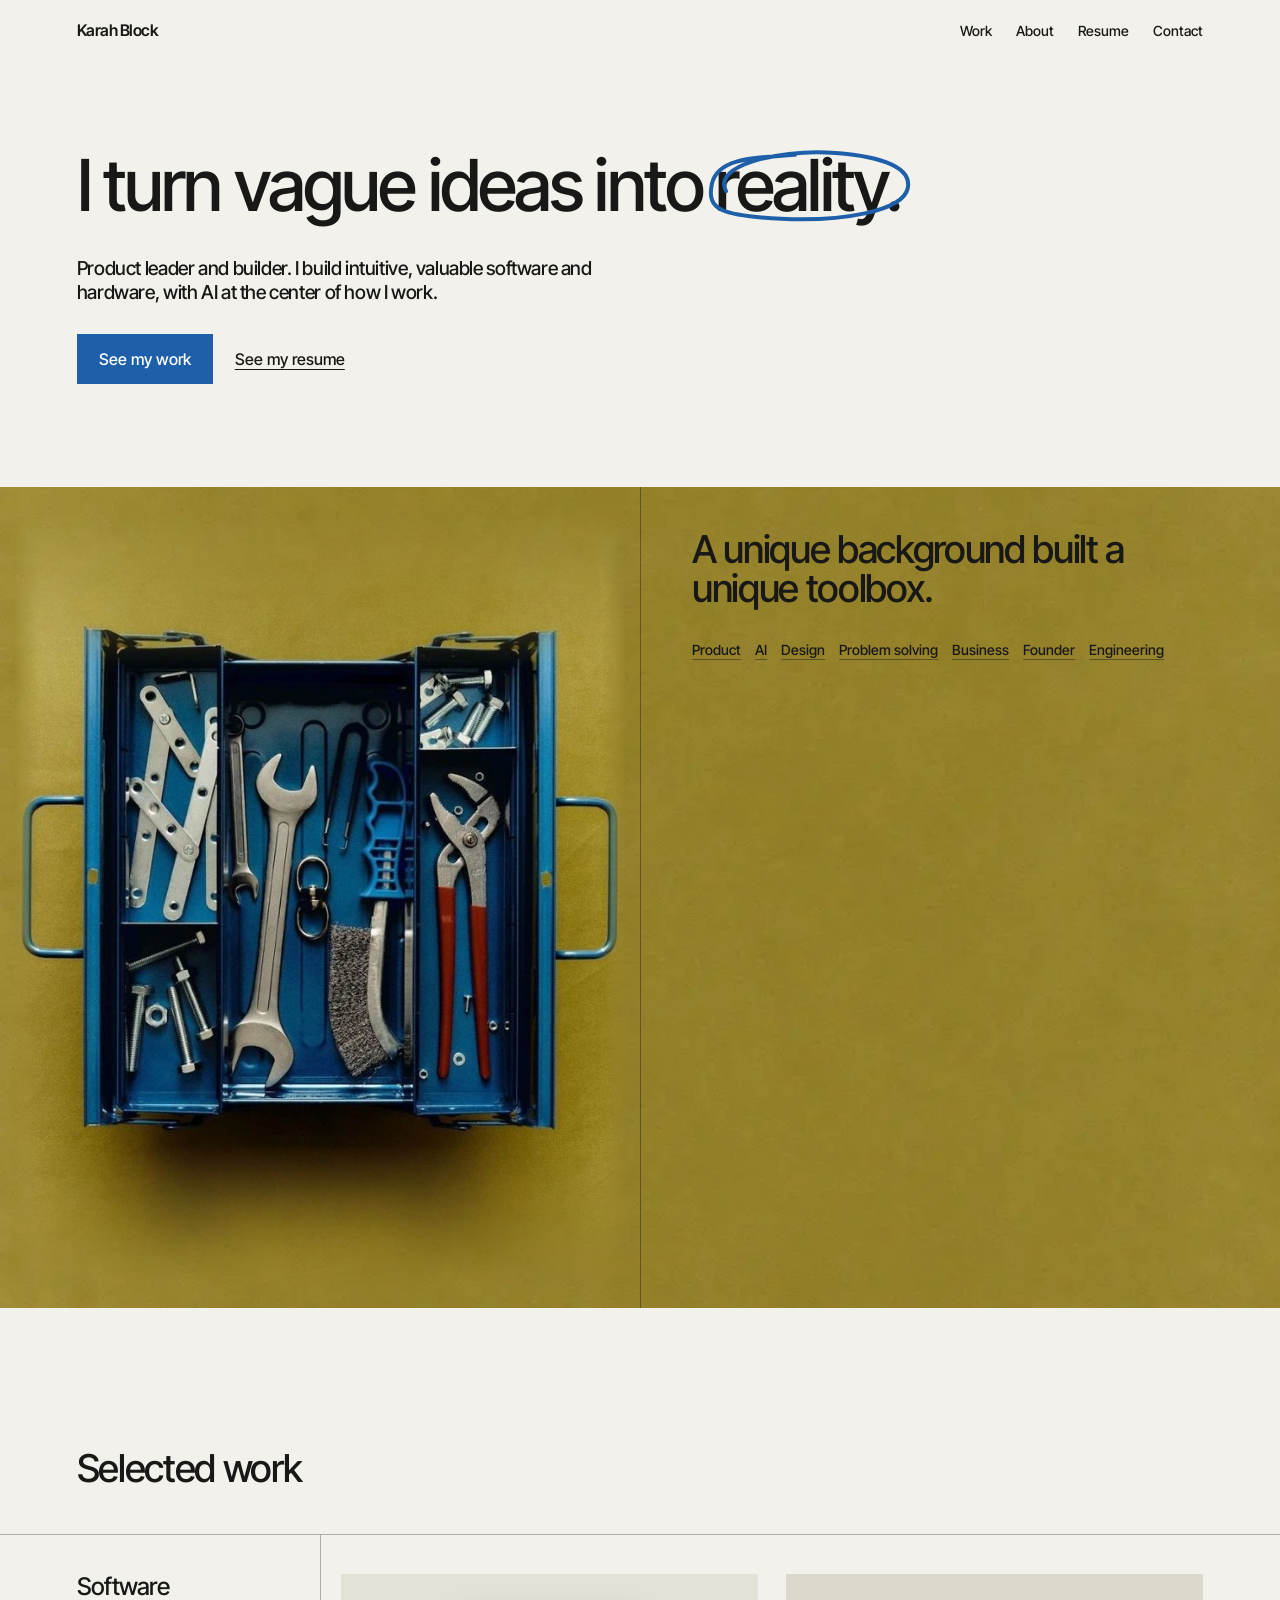
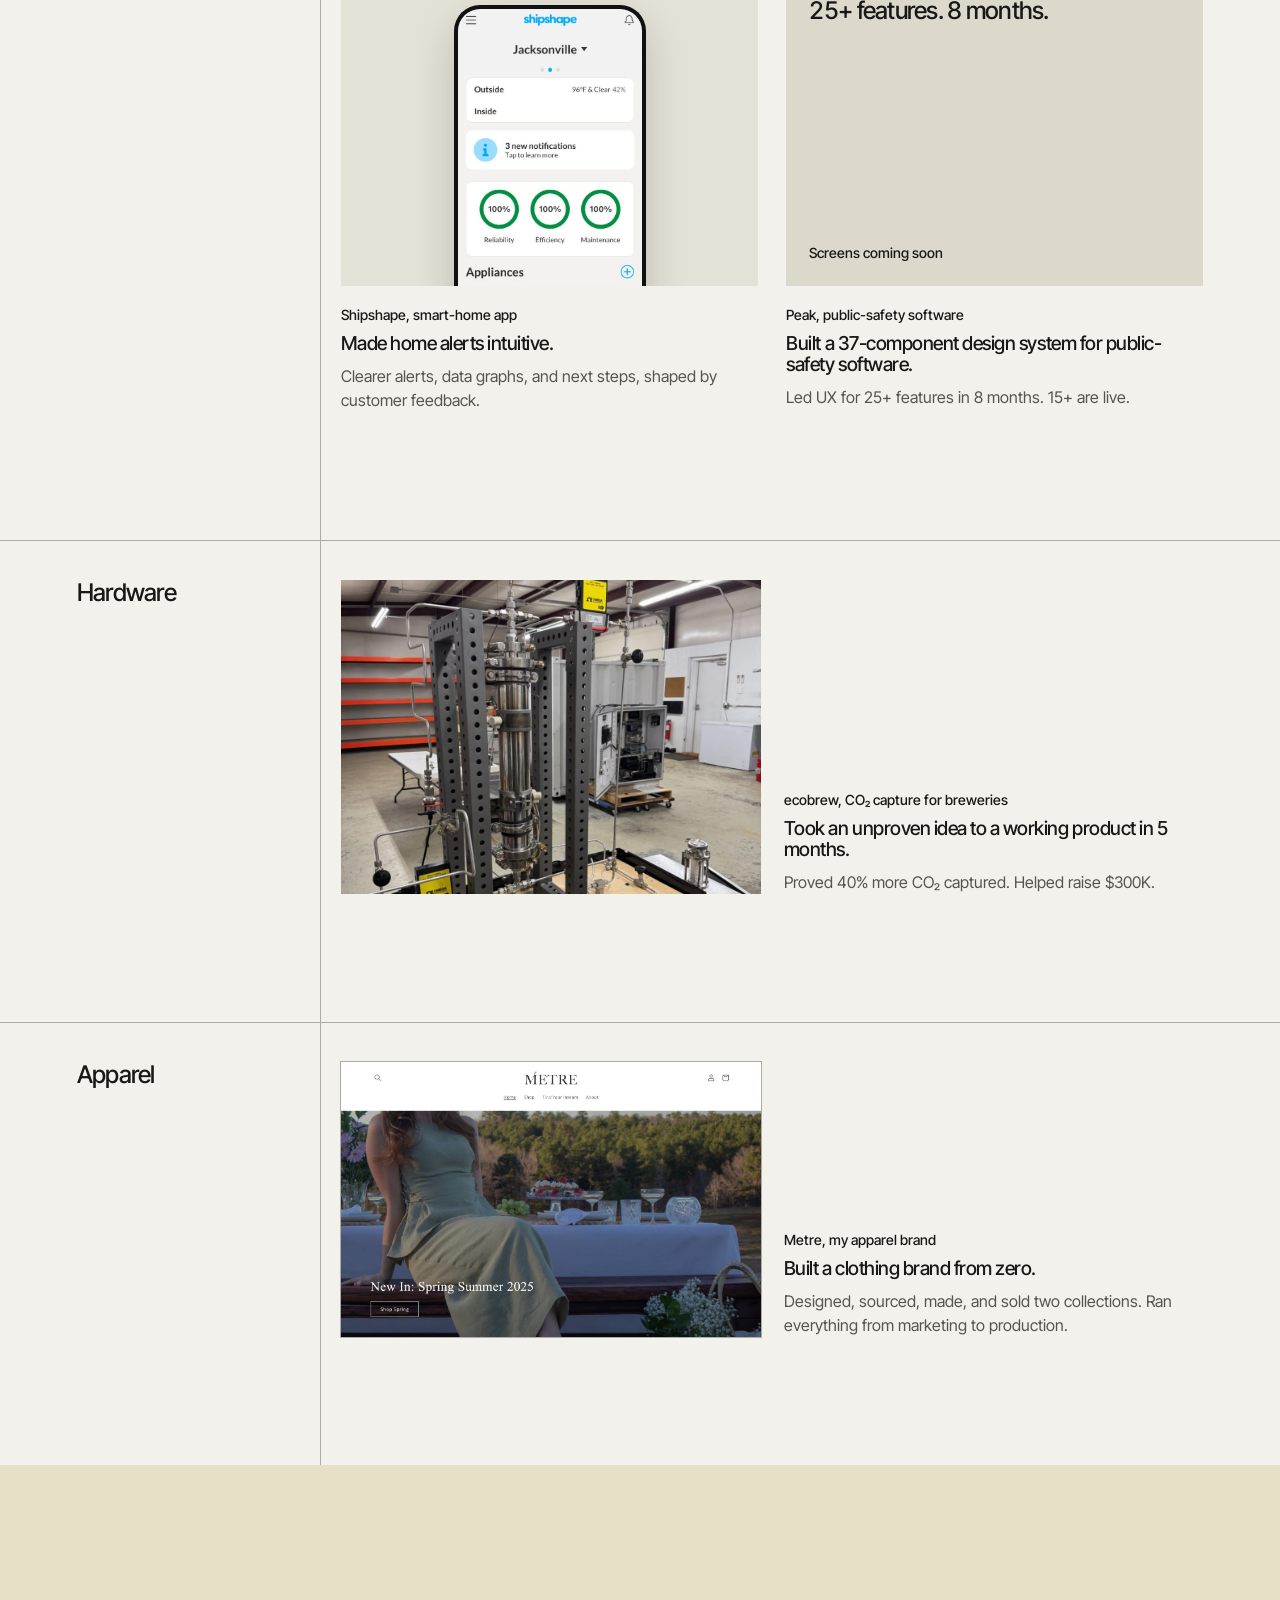
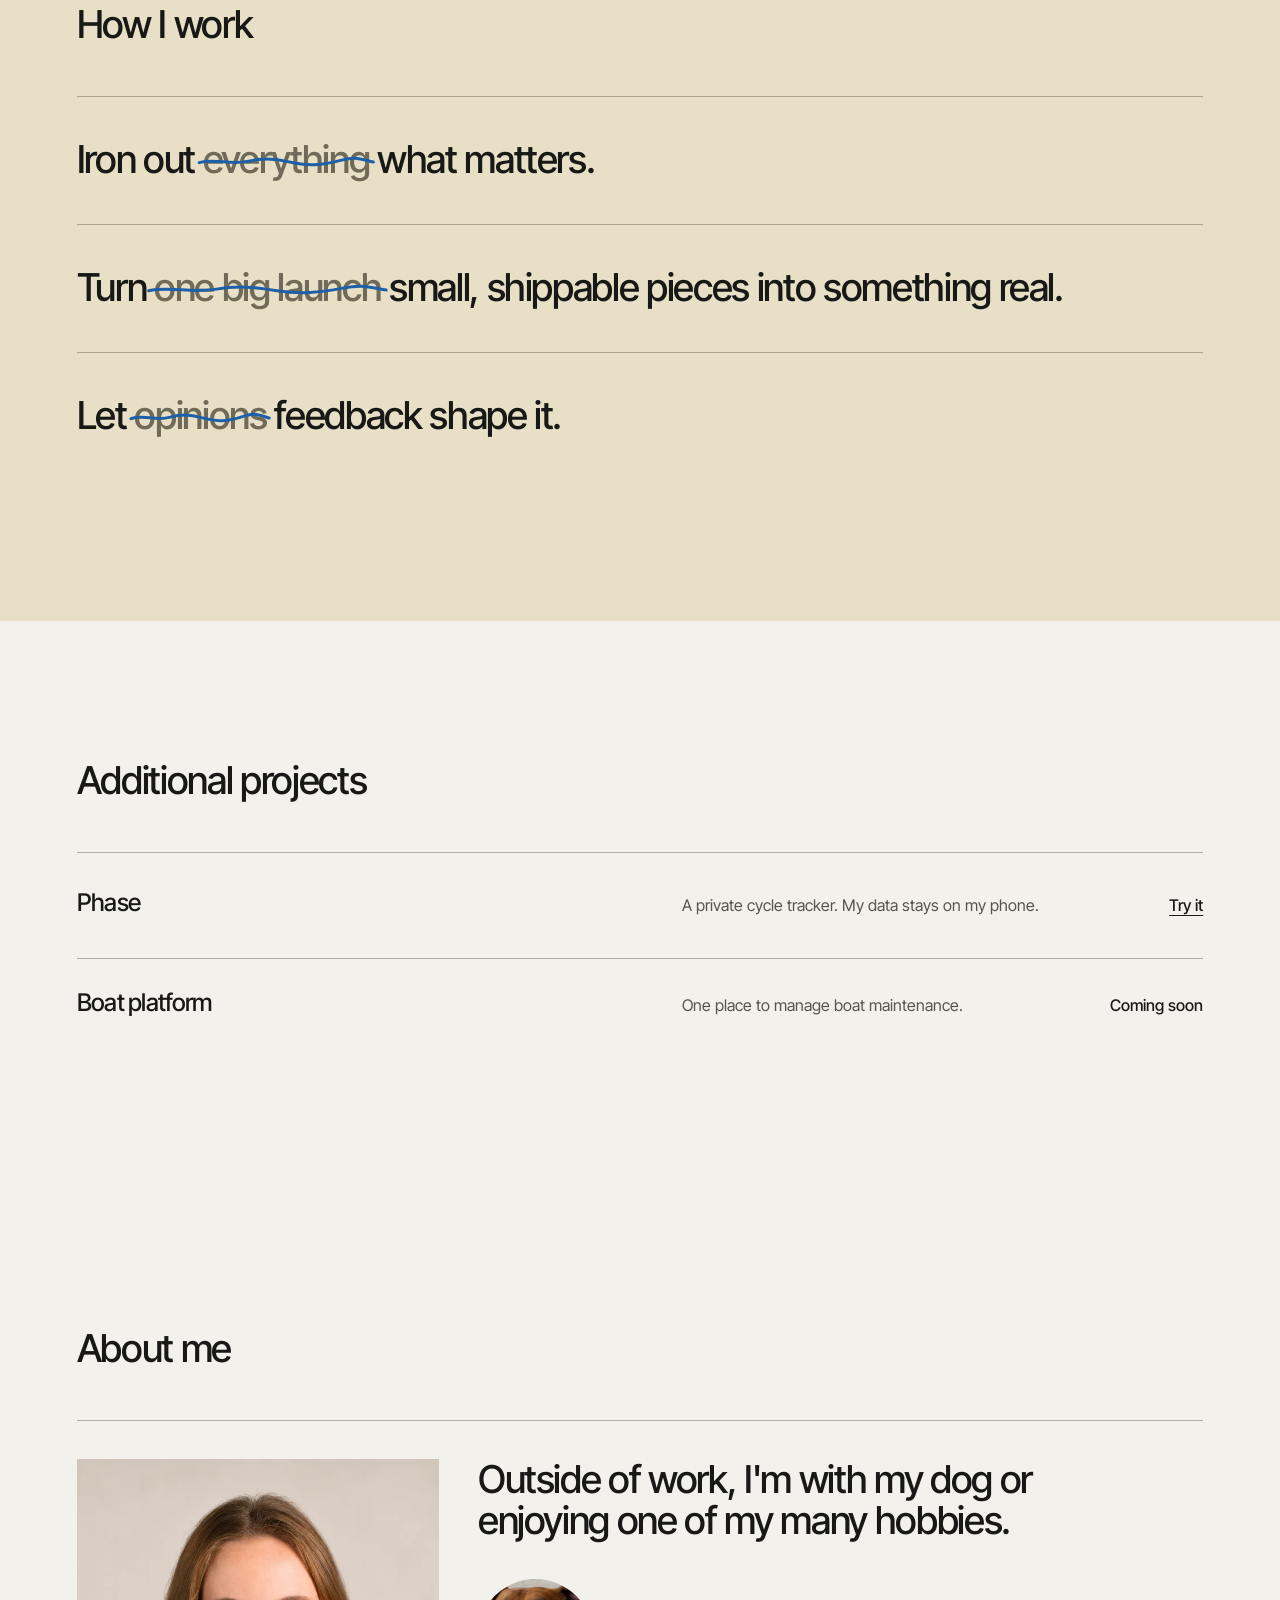
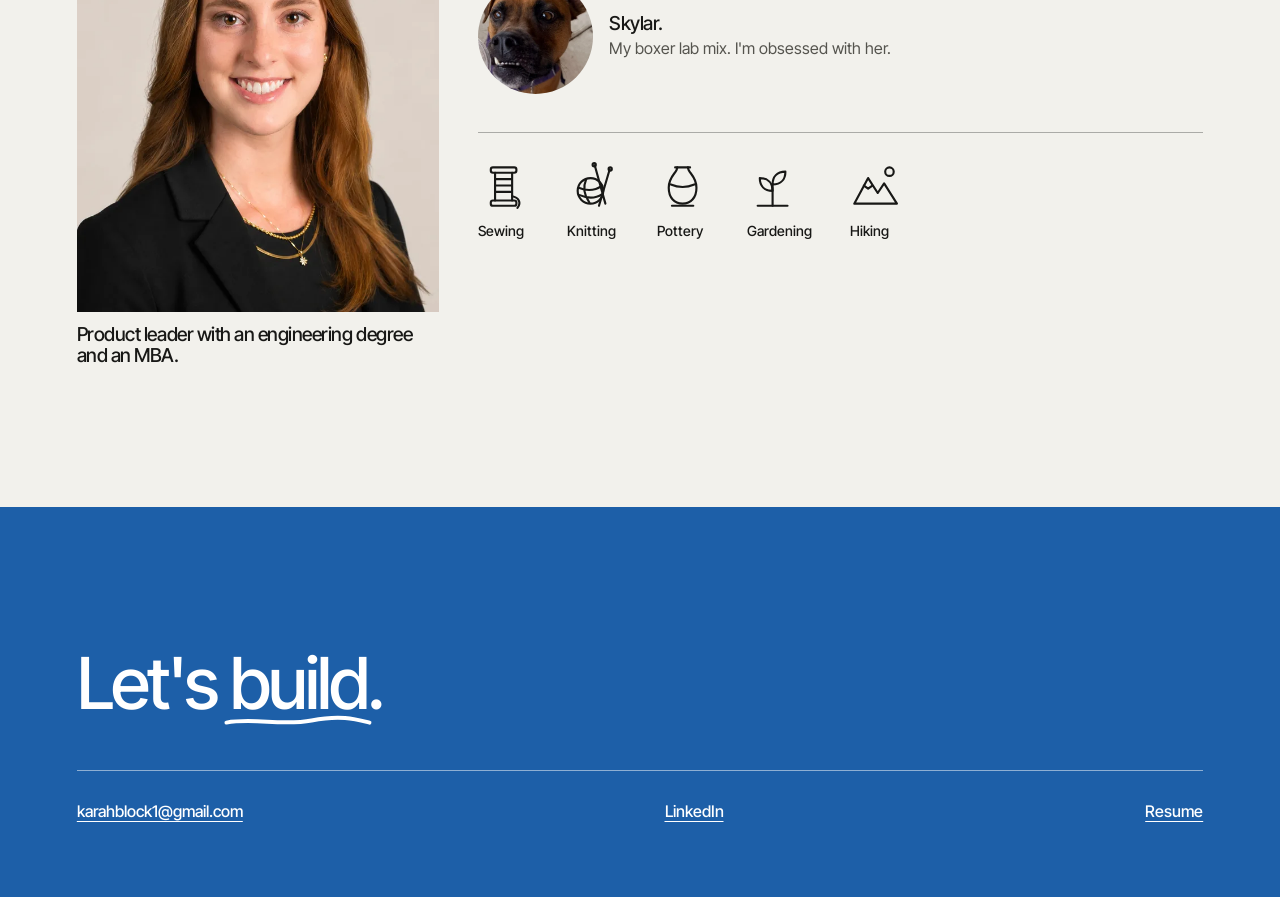
==== commit 177a16b8: "Add pottery and hiking to About me Co-Authored-By: Claude Opus 5.5 <noreply@anthropic.com>" ====
--- a/index.html
+++ b/index.html
@@ -54,7 +54,9 @@
       <ul class="me-icons" aria-label="A few of my hobbies">
         <li><svg viewBox="0 0 48 48" aria-hidden="true"><rect x="12" y="6" width="24" height="5" rx="2"/><rect x="12" y="37" width="24" height="5" rx="2"/><path d="M16 11v26M32 11v26M16 17h16M16 23h16M16 29h16"/><path d="M32 33c6 1 9 6 5 11"/></svg>Sewing</li>
         <li><svg viewBox="0 0 48 48" aria-hidden="true"><circle cx="22" cy="28" r="12"/><path d="M11 25c7 3 15 3 22-2M12 32c7 3 15 3 21-1M18 17c-3 7-2 15 3 22"/><path d="M26 4 36 40M40 8 30 42"/><circle cx="25.5" cy="3.5" r="1.5"/><circle cx="40.5" cy="7.5" r="1.5"/></svg>Knitting</li>
+        <li><svg viewBox="0 0 48 48" aria-hidden="true"><path d="M17 6h14"/><path d="M19 6c0 5-8 8-8 19 0 9 5 15 13 15s13-6 13-15c0-11-8-14-8-19"/><path d="M13 22c7 3 15 3 22 0"/><path d="M14 42h20"/></svg>Pottery</li>
         <li><svg viewBox="0 0 48 48" aria-hidden="true"><path d="M24 42V22"/><path d="M24 28c-8 0-12-5-12-12 8 0 12 5 12 12z"/><path d="M24 22c0-7 4-12 12-12 0 7-4 12-12 12z"/><path d="M10 42h28"/></svg>Gardening</li>
+        <li><svg viewBox="0 0 48 48" aria-hidden="true"><path d="M4 40 17 16l9 14 6-9 12 19z"/><path d="M13 23l4 3 4-3"/><circle cx="37" cy="10" r="4"/></svg>Hiking</li>
       </ul>
     </div>
   </div>
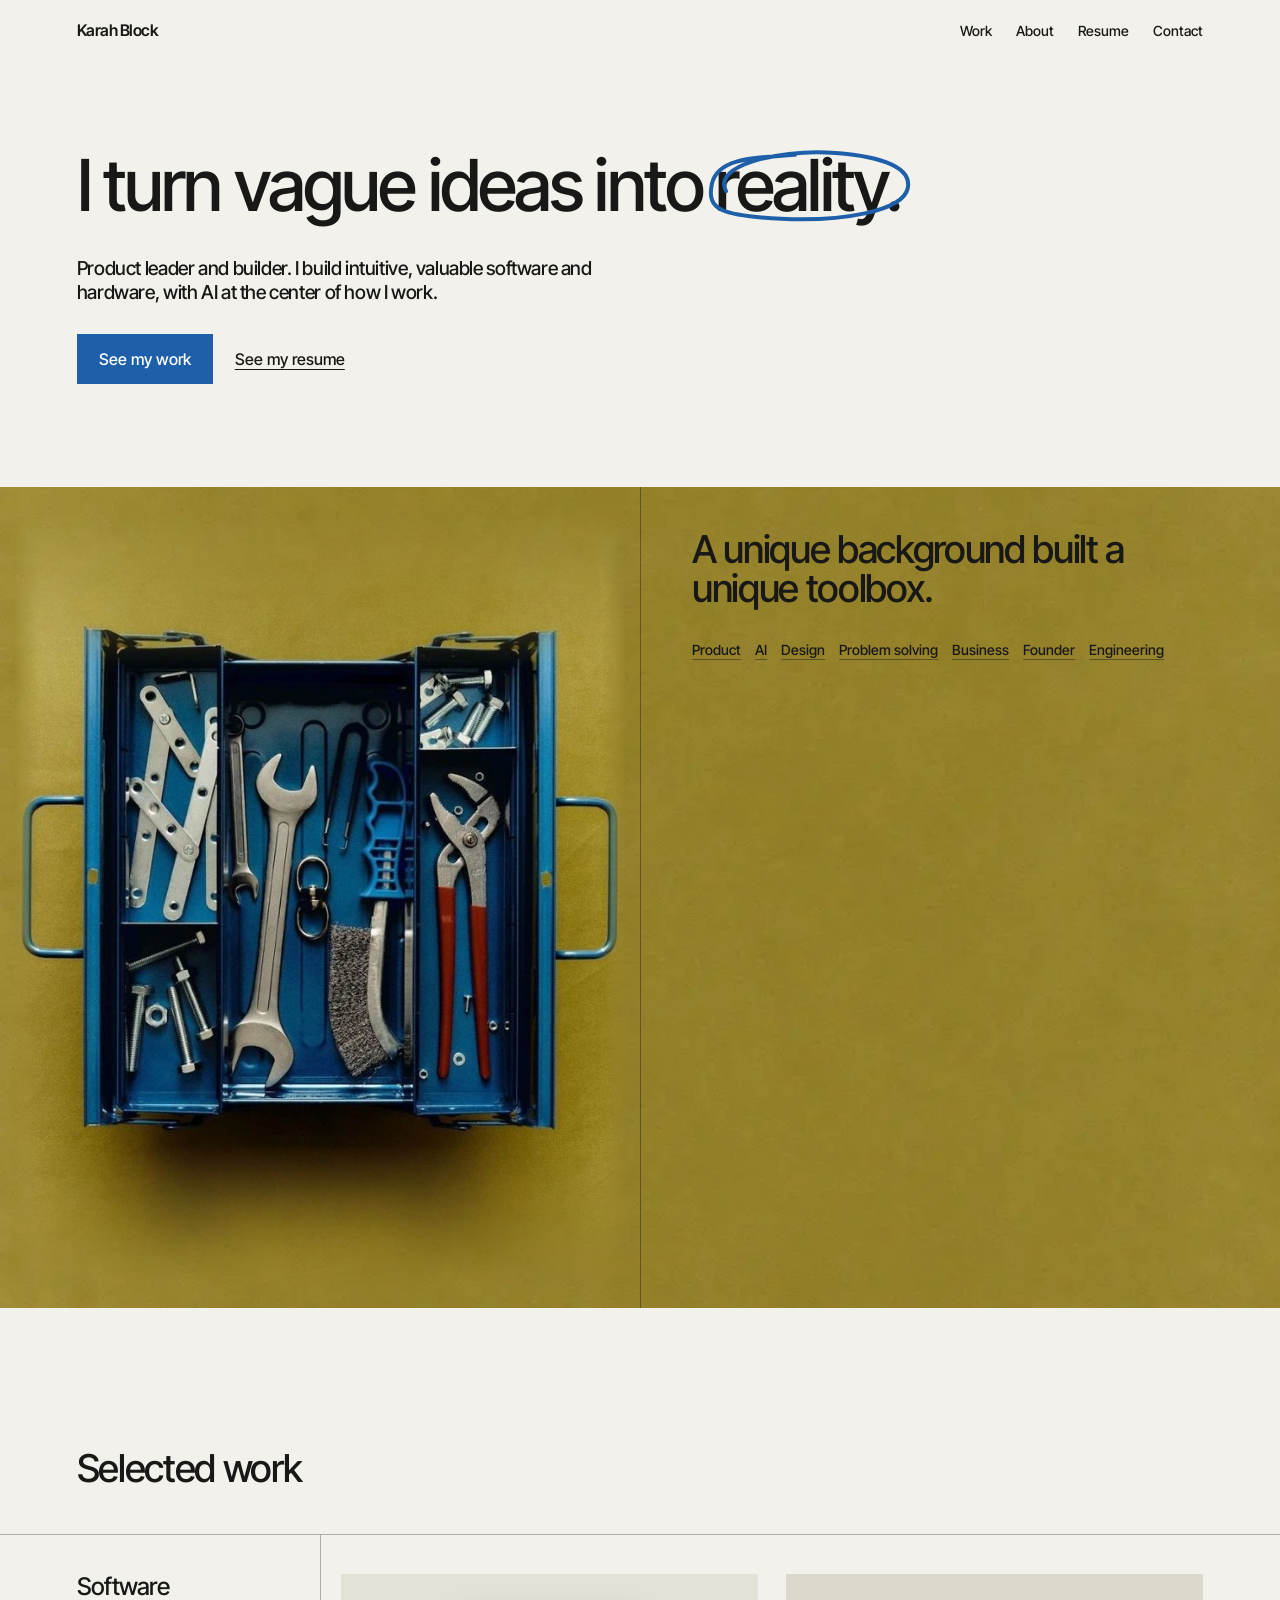
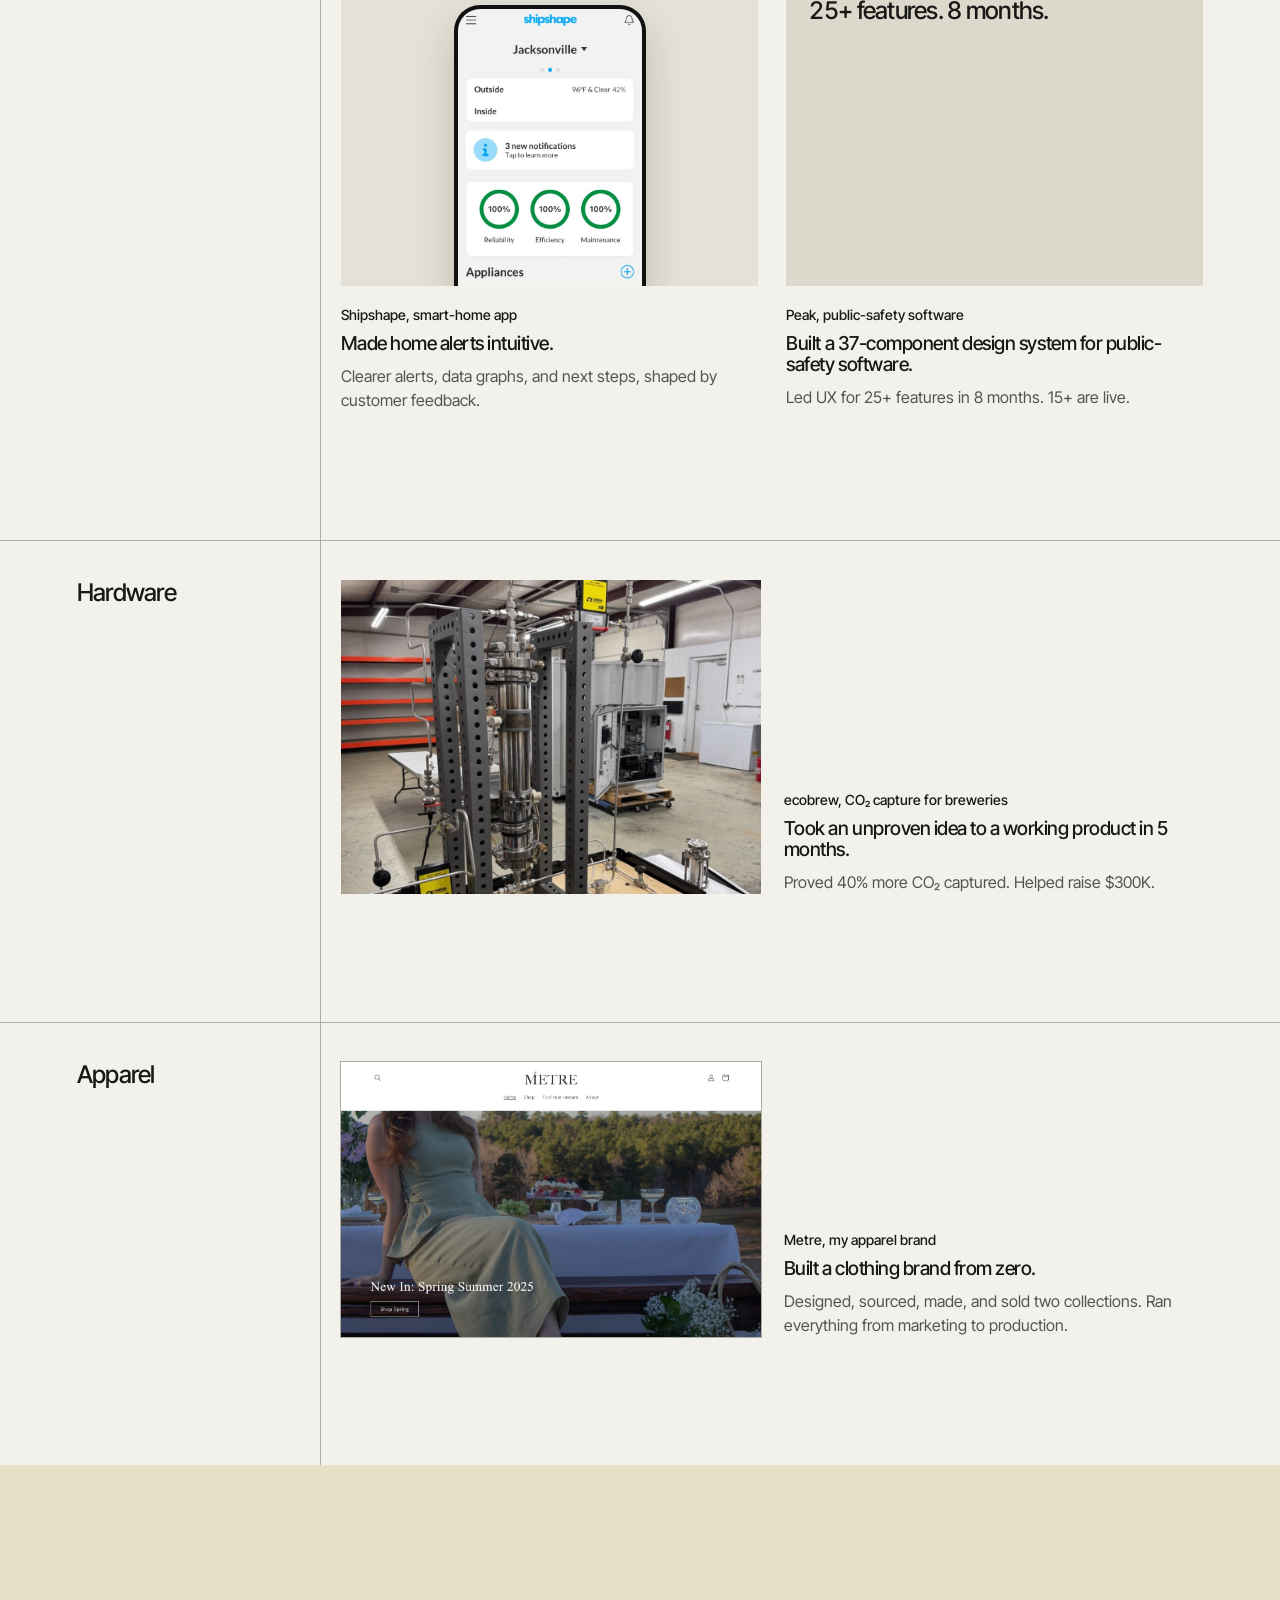
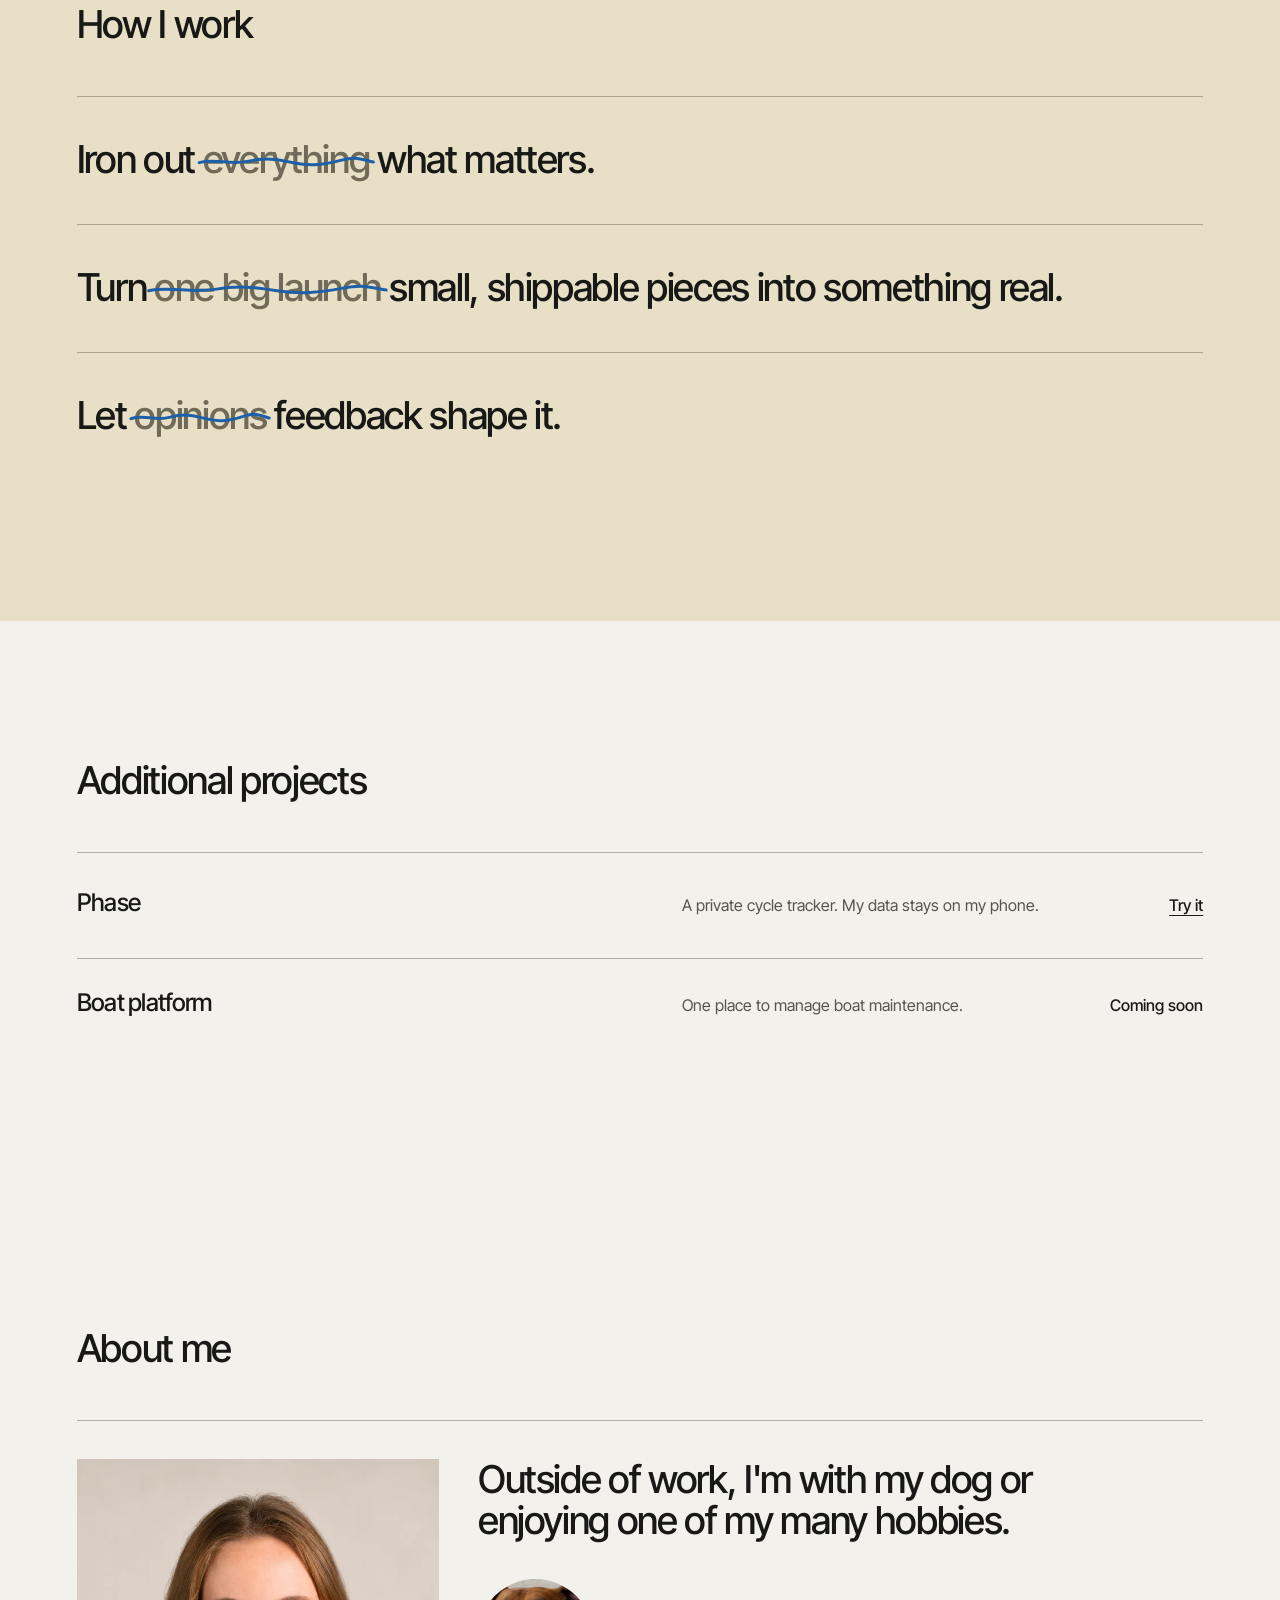
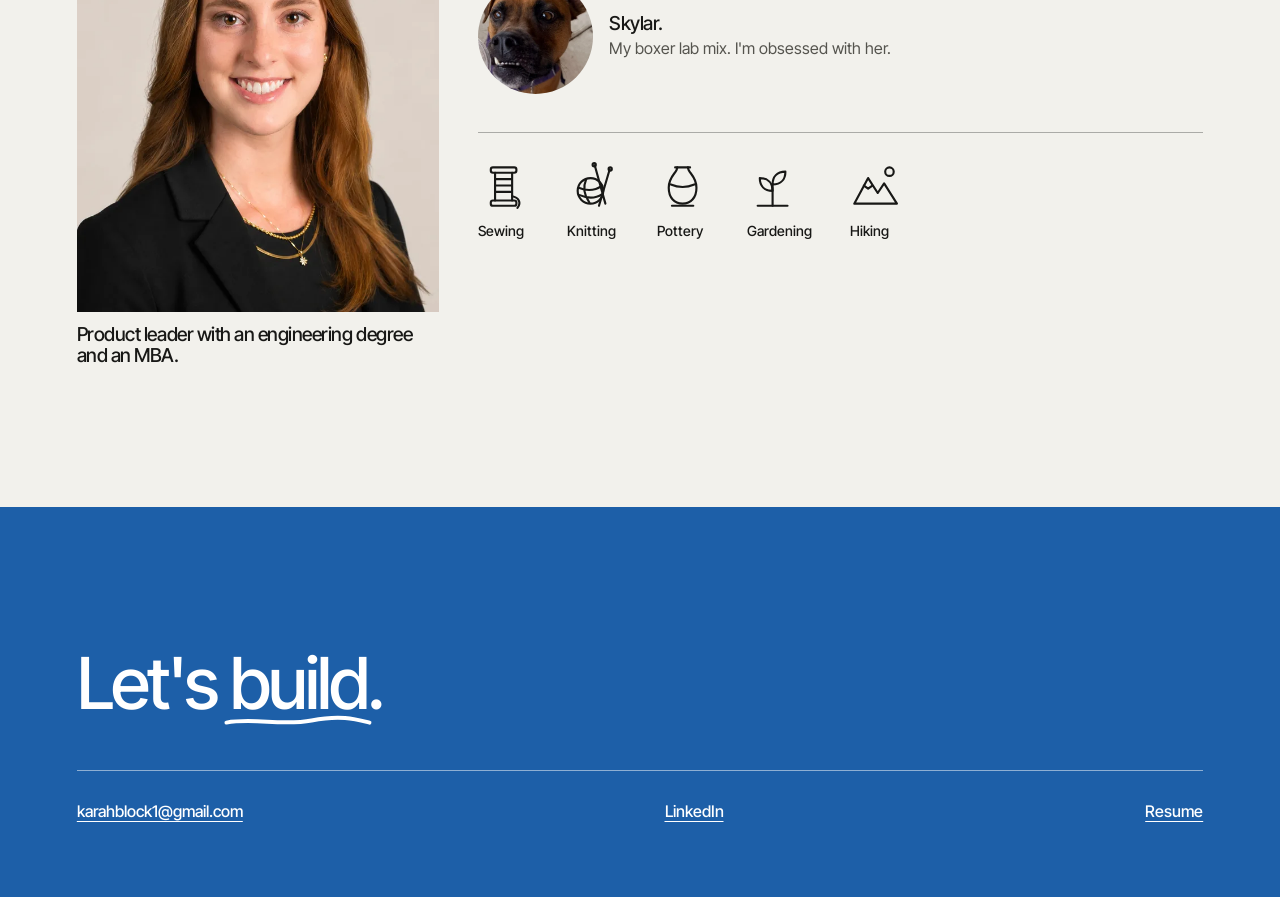
==== commit 894846a8: "Remove "Screens coming soon" from the Peak card Co-Authored-By: Claude Opus 5.5 <noreply@anthropic.c" ====
--- a/index.html
+++ b/index.html
@@ -26,7 +26,7 @@
 
 <section class="cat" id="software"><div><div class="wrap"><h3>Software</h3></div></div><div class="items" style="padding-right:clamp(16px,2.6vw,40px)">
   <article><div class="pic"><div class="ph"><img src="case-shipshape.jpg" width="520" height="1027" alt="The Shipshape app home screen"></div></div><div class="cap"><small>Shipshape, smart-home app</small><h4>Made home alerts intuitive.</h4><p>Clearer alerts, data graphs, and next steps, shaped by customer feedback.</p></div></article>
-  <article><div class="pic type"><strong><span class="num" data-count="25">25</span>+ features. <span class="num" data-count="8">8</span> months.</strong><span>Screens coming soon</span></div><div class="cap"><small>Peak, public-safety software</small><h4>Built a 37-component design system for public-safety software.</h4><p>Led UX for 25+ features in 8 months. 15+ are live.</p></div></article>
+  <article><div class="pic type"><strong><span class="num" data-count="25">25</span>+ features. <span class="num" data-count="8">8</span> months.</strong></div><div class="cap"><small>Peak, public-safety software</small><h4>Built a 37-component design system for public-safety software.</h4><p>Led UX for 25+ features in 8 months. 15+ are live.</p></div></article>
 </div></section>
 <section class="cat" id="hardware"><div><div class="wrap"><h3>Hardware</h3></div></div><div class="items" style="padding-right:clamp(16px,2.6vw,40px)">
   <article class="wide"><div class="pic"><img src="case-unit.jpg" width="1040" height="1040" loading="lazy" alt="The ecobrew experimental unit, a stainless steel column in a steel frame"></div><div class="cap"><small>ecobrew, CO₂ capture for breweries</small><h4>Took an unproven idea to a working product in 5 months.</h4><p>Proved 40% more CO₂ captured. Helped raise $300K.</p></div></article>
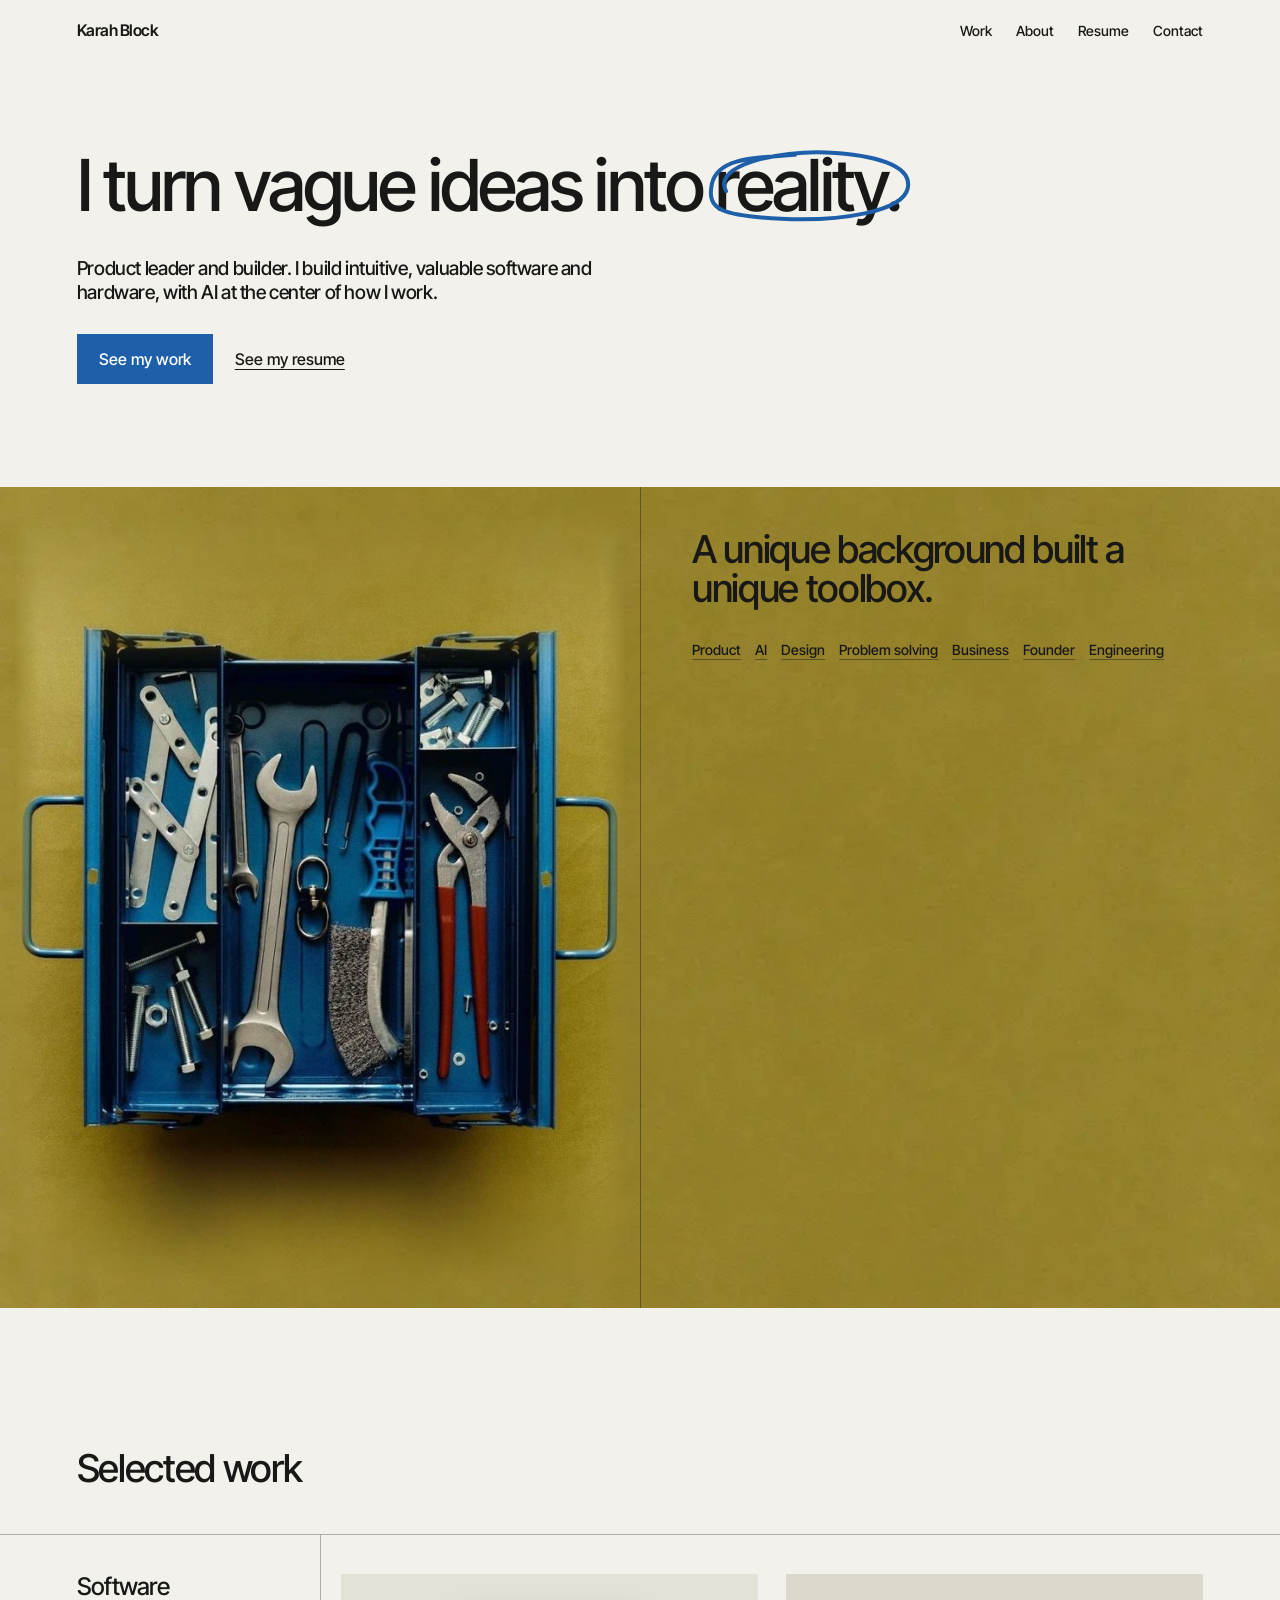
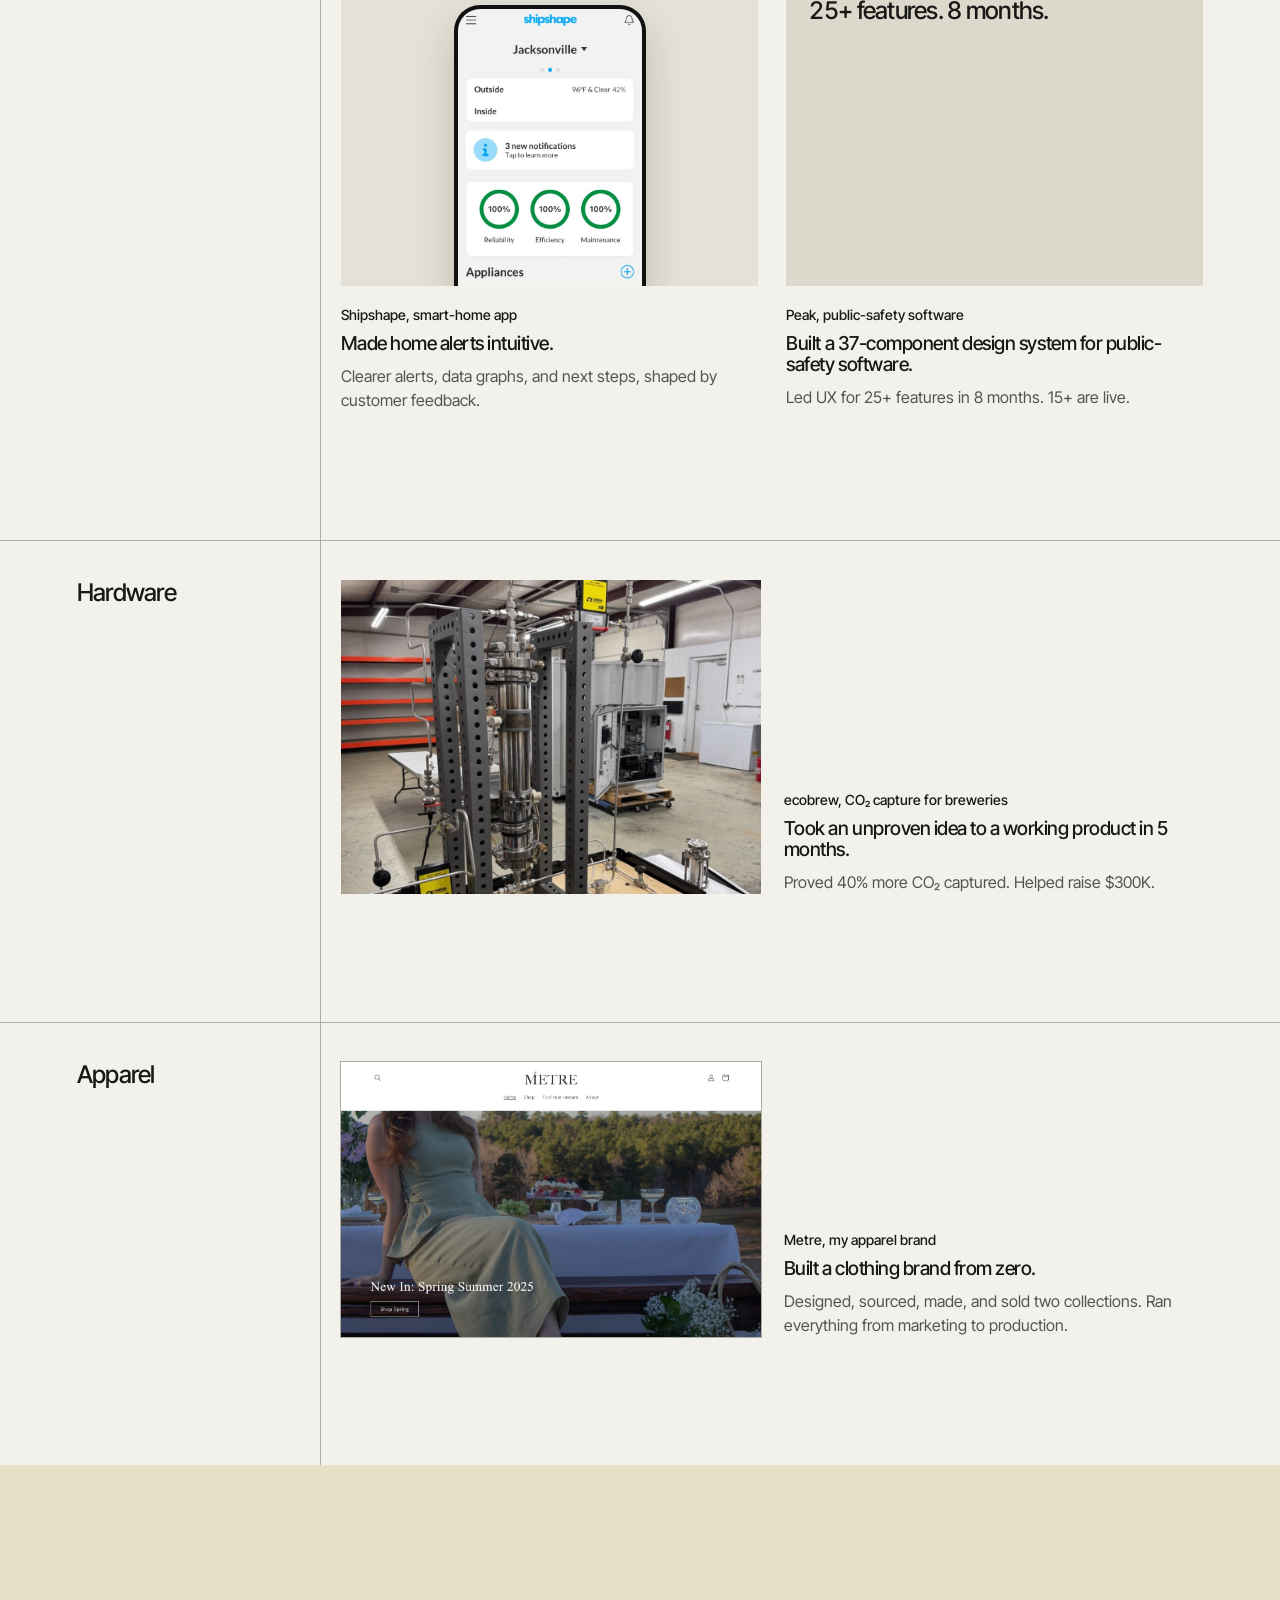
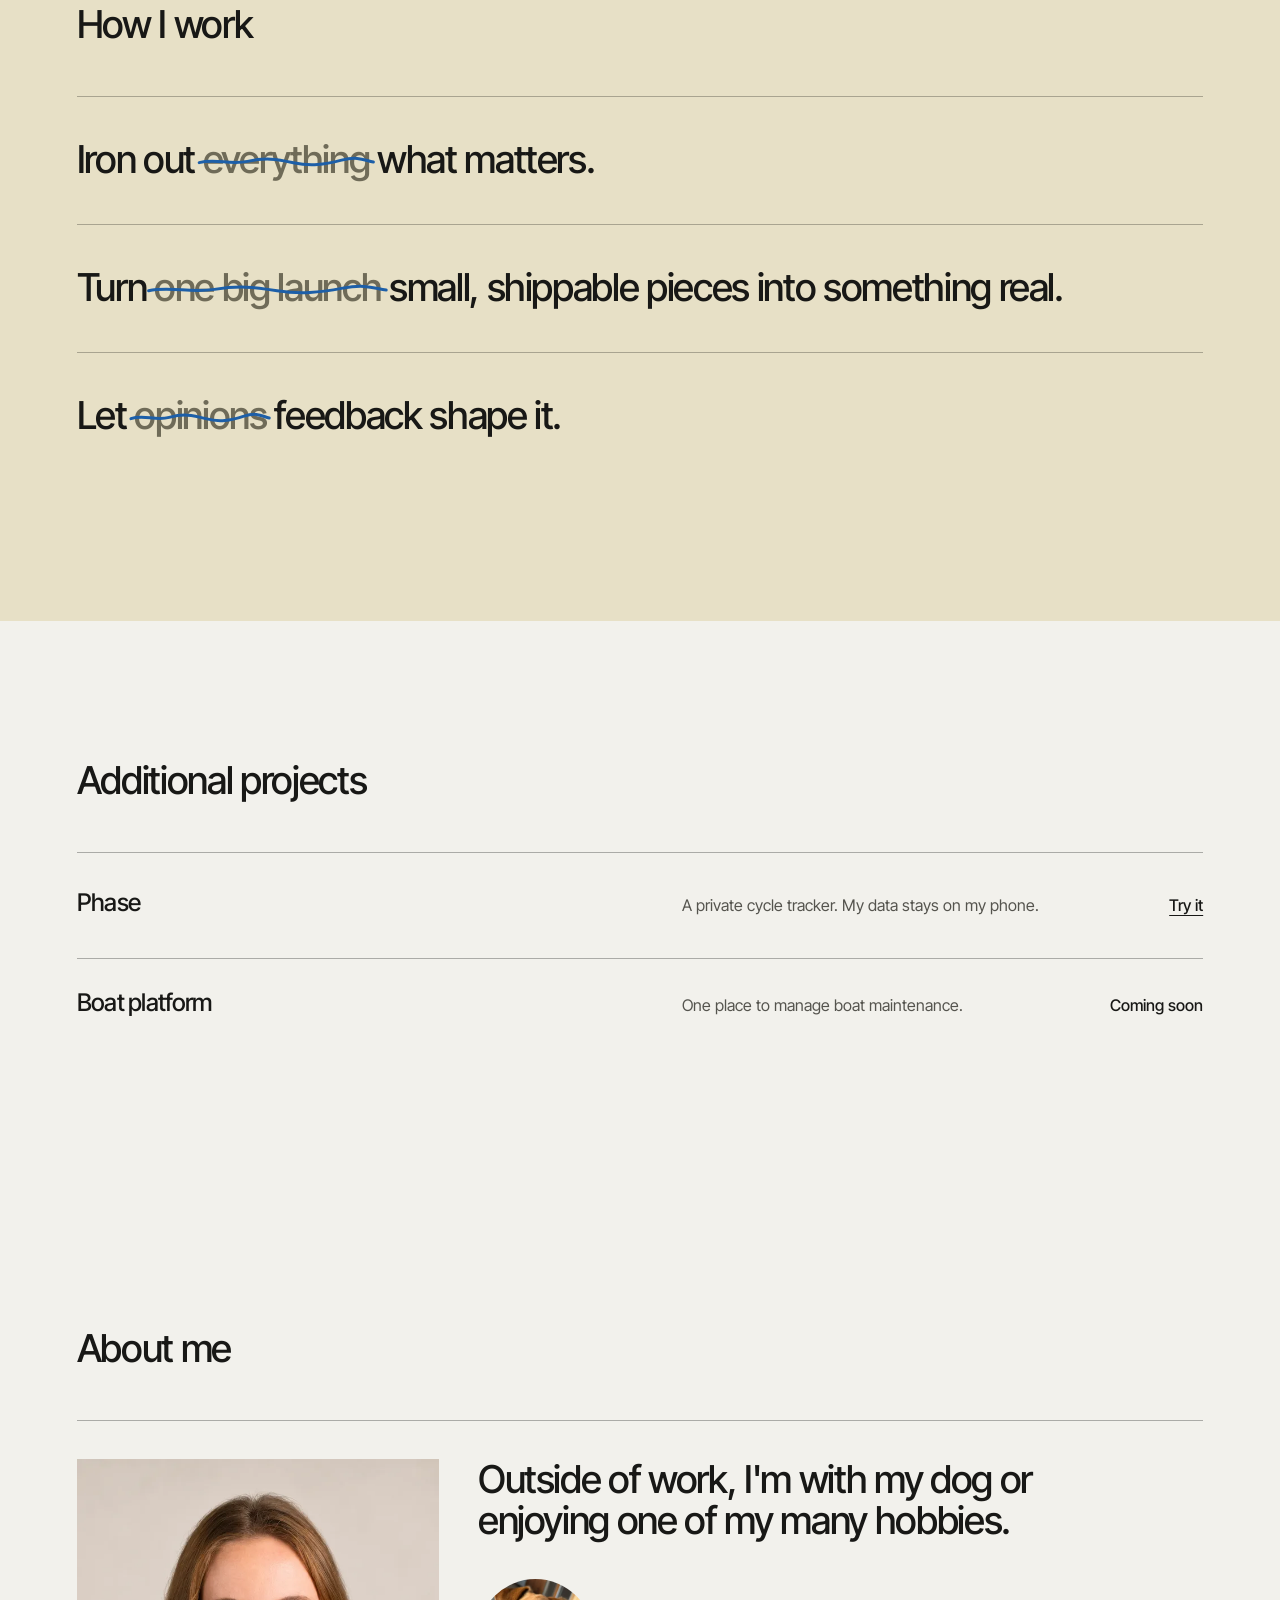
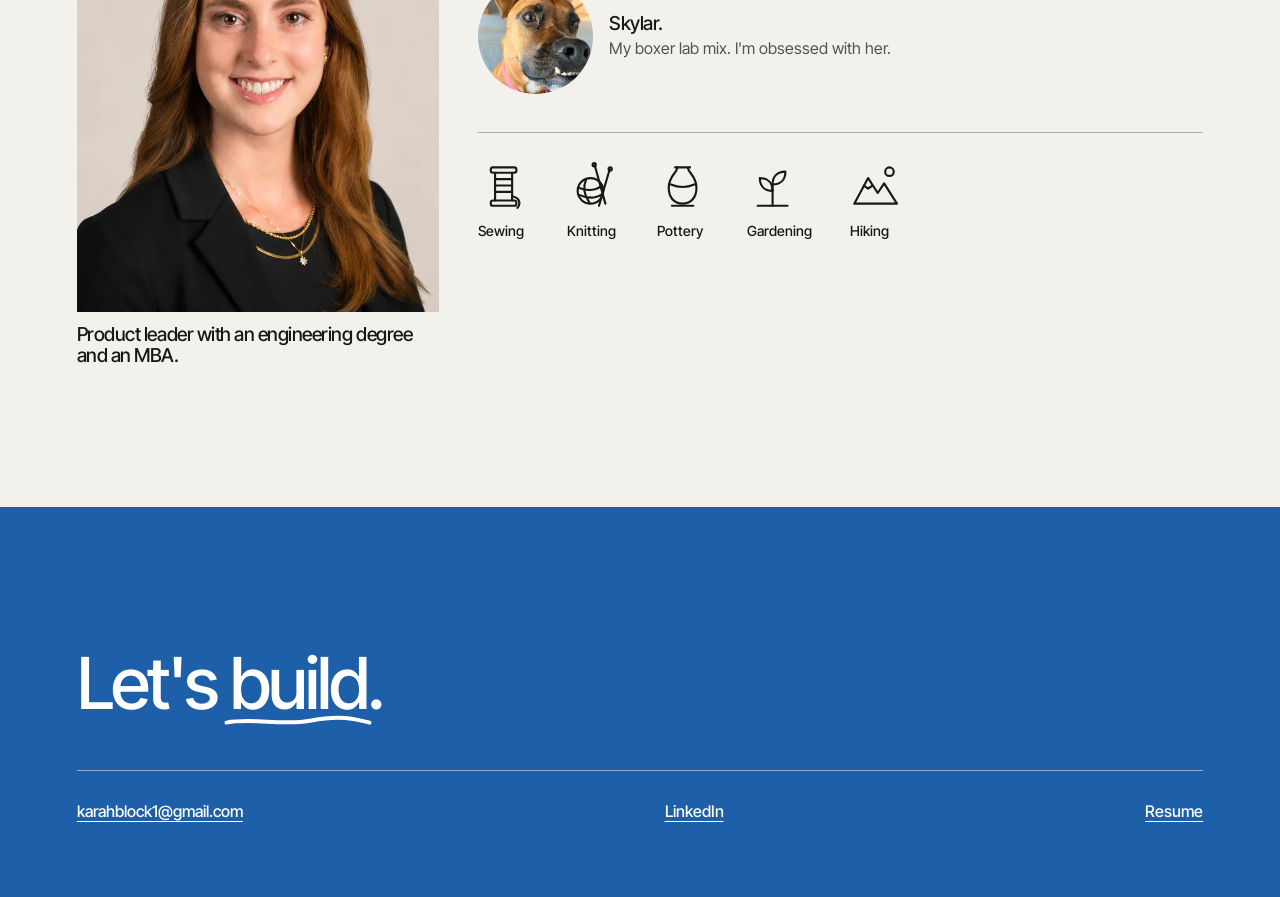
==== commit dfdd921c: "New photo of Skylar Co-Authored-By: Claude Opus 5.5 <noreply@anthropic.com>" ====
--- a/index.html
+++ b/index.html
@@ -50,7 +50,7 @@
     <figure class="me-card"><img src="karah.webp" width="640" height="800" loading="lazy" alt="Karah Block smiling, in a black blazer"><figcaption><b>Product leader with an engineering degree and an MBA.</b></figcaption></figure>
     <div class="me-right">
       <p class="me-say">Outside of work, I'm with my dog or enjoying one of my many hobbies.</p>
-      <div class="me-sky"><img src="skylar.webp" width="360" height="360" loading="lazy" alt="Skylar, a brown boxer lab mix"><p><b>Skylar.</b><span>My boxer lab mix. I'm obsessed with her.</span></p></div>
+      <div class="me-sky"><img src="skylar.webp" width="360" height="360" loading="lazy" alt="Skylar, a brown boxer lab mix in a pink collar"><p><b>Skylar.</b><span>My boxer lab mix. I'm obsessed with her.</span></p></div>
       <ul class="me-icons" aria-label="A few of my hobbies">
         <li><svg viewBox="0 0 48 48" aria-hidden="true"><rect x="12" y="6" width="24" height="5" rx="2"/><rect x="12" y="37" width="24" height="5" rx="2"/><path d="M16 11v26M32 11v26M16 17h16M16 23h16M16 29h16"/><path d="M32 33c6 1 9 6 5 11"/></svg>Sewing</li>
         <li><svg viewBox="0 0 48 48" aria-hidden="true"><circle cx="22" cy="28" r="12"/><path d="M11 25c7 3 15 3 22-2M12 32c7 3 15 3 21-1M18 17c-3 7-2 15 3 22"/><path d="M26 4 36 40M40 8 30 42"/><circle cx="25.5" cy="3.5" r="1.5"/><circle cx="40.5" cy="7.5" r="1.5"/></svg>Knitting</li>
@@ -62,7 +62,7 @@
   </div>
 </div></section>
 
-<section id="contact"><div class="wrap"><h2>Let's <span class="mark under">build<svg viewBox="0 0 300 20" preserveAspectRatio="none" aria-hidden="true"><path class="pen" d="M3 12C60 5 118 17 178 9S268 7 297 12"/></svg></span>.</h2><div class="lks"><a href="mailto:karahblock1@gmail.com">karahblock1@gmail.com</a><a href="https://www.linkedin.com/in/karahblock" target="_blank" rel="noopener">LinkedIn</a><a href="experience.html">Resume</a></div></div></section>
+<section id="contact"><div class="wrap"><h2>Let's <span class="mark under">build<svg viewBox="0 0 300 20" preserveAspectRatio="none" aria-hidden="true"><path class="pen" d="M3 12C60 5 118 17 178 9S268 7 297 12"/></svg></span>.</h2><div class="lks"><a href="mailto:karahblock1@gmail.com">karahblock1@gmail.com</a><a href="https://www.linkedin.com/in/karahblock/" target="_blank" rel="noopener">LinkedIn</a><a href="experience.html">Resume</a></div></div></section>
 </main>
 <script src="site.js"></script>
 </body></html>
--- a/style.css
+++ b/style.css
@@ -660,3 +660,20 @@
 /* Thinner phone bezel (her request) */
 .ph { padding: 4px 4px 0; border-radius: 26px 26px 0 0; }
 .ph img { border-radius: 22px 22px 0 0; }
+
+/* Toolbox: her clean cutouts show on hover and focus too, not only when a tool is pulled out.
+   Each cutout is sized to the tool's full height so it never looks smaller than the photo version. */
+.tool .out { inset: auto; top: 0; left: 50%; width: auto; height: 100%; max-width: none; translate: -50% 0; object-fit: fill; }
+.tool:is(:hover, :focus-visible):has(.out) > img:first-child { opacity: 0; }
+.tool:is(:hover, :focus-visible) .out { opacity: 1; }
+/* Match each cutout's angle to its tool in the photo (measured when the trays were built) */
+.tool[data-i="6"] .out { rotate: -10deg; }
+.tool[data-i="3"] .out { rotate: -2.5deg; }
+.tool[data-i="4"] .out { rotate: 2deg; }
+.tool[data-i="1"] .out { rotate: 1deg; }
+
+/* Phones: a wider slot for the pulled-out tool, so small tools read and long ones stay on screen */
+@media (max-width: 640px) {
+  .tshow { grid-template-columns: 92px minmax(0, 1fr); gap: 14px; }
+  .slot { height: 170px; }
+}
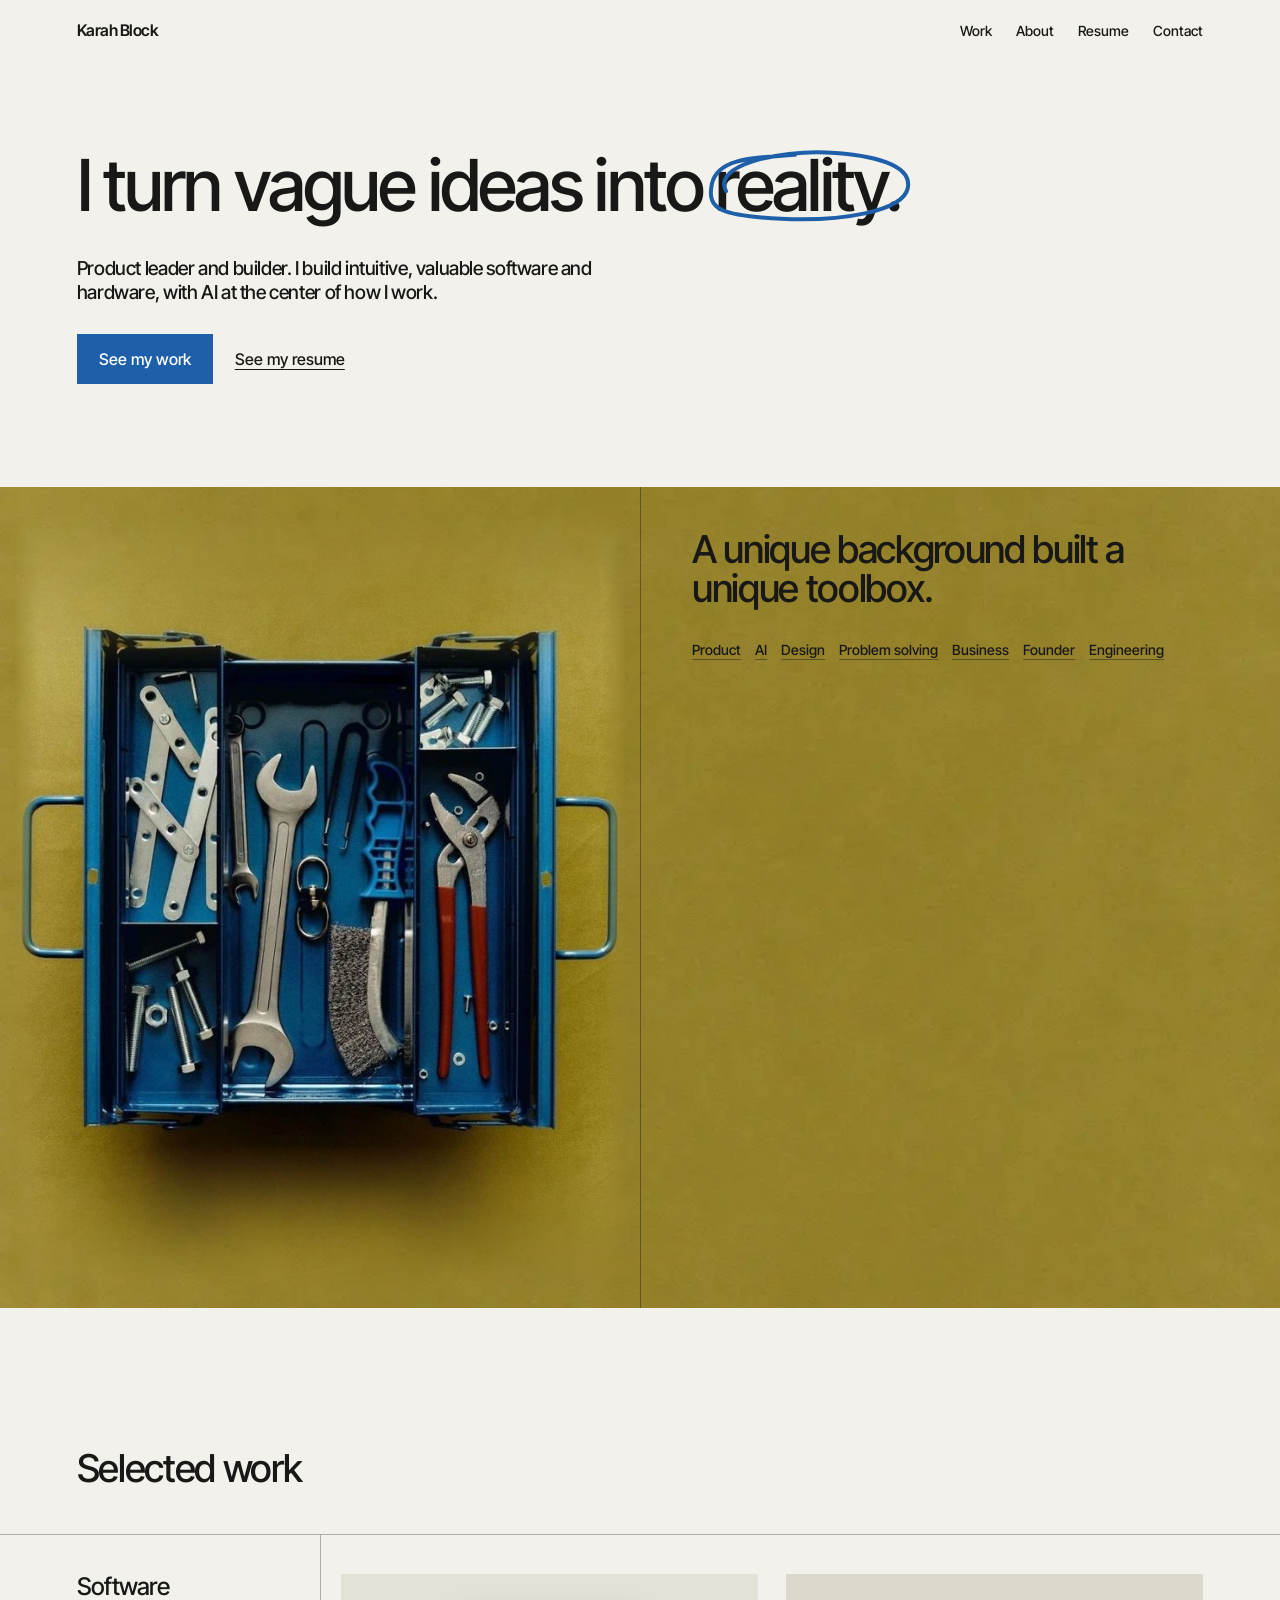
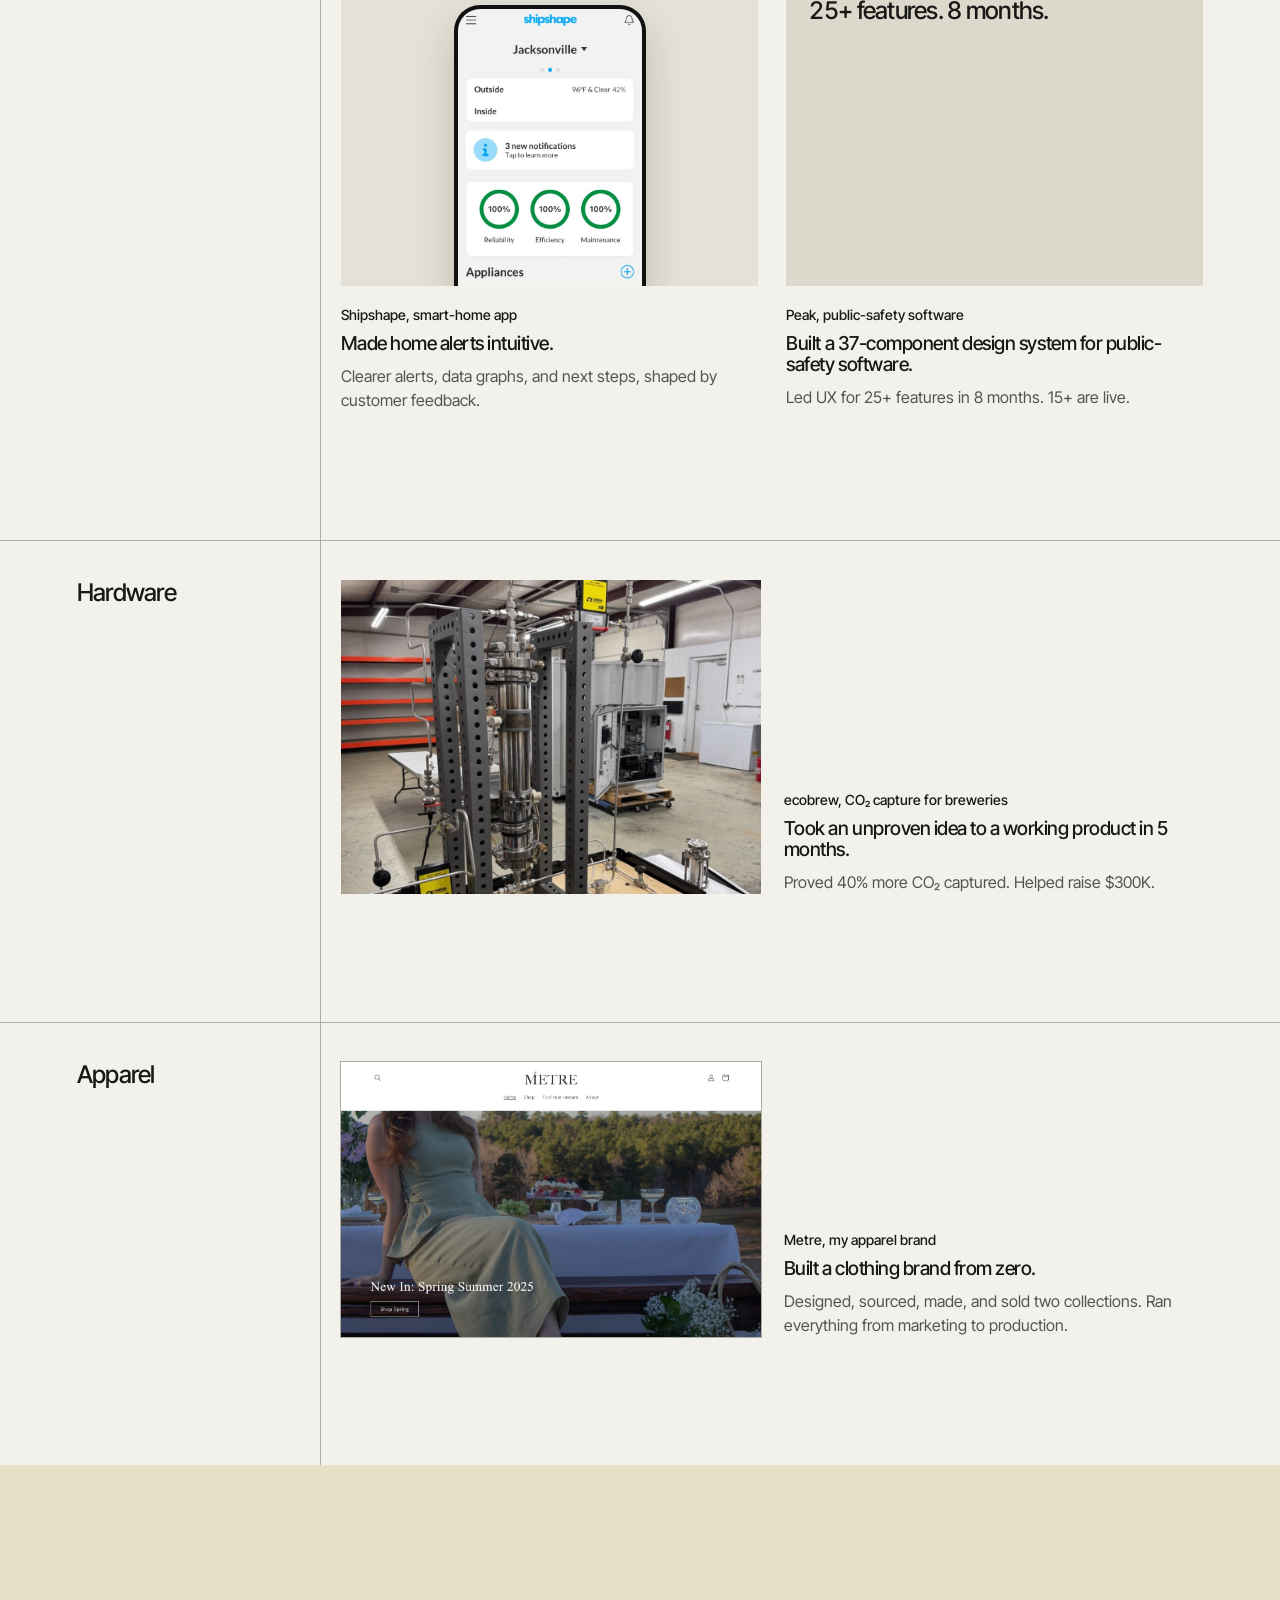
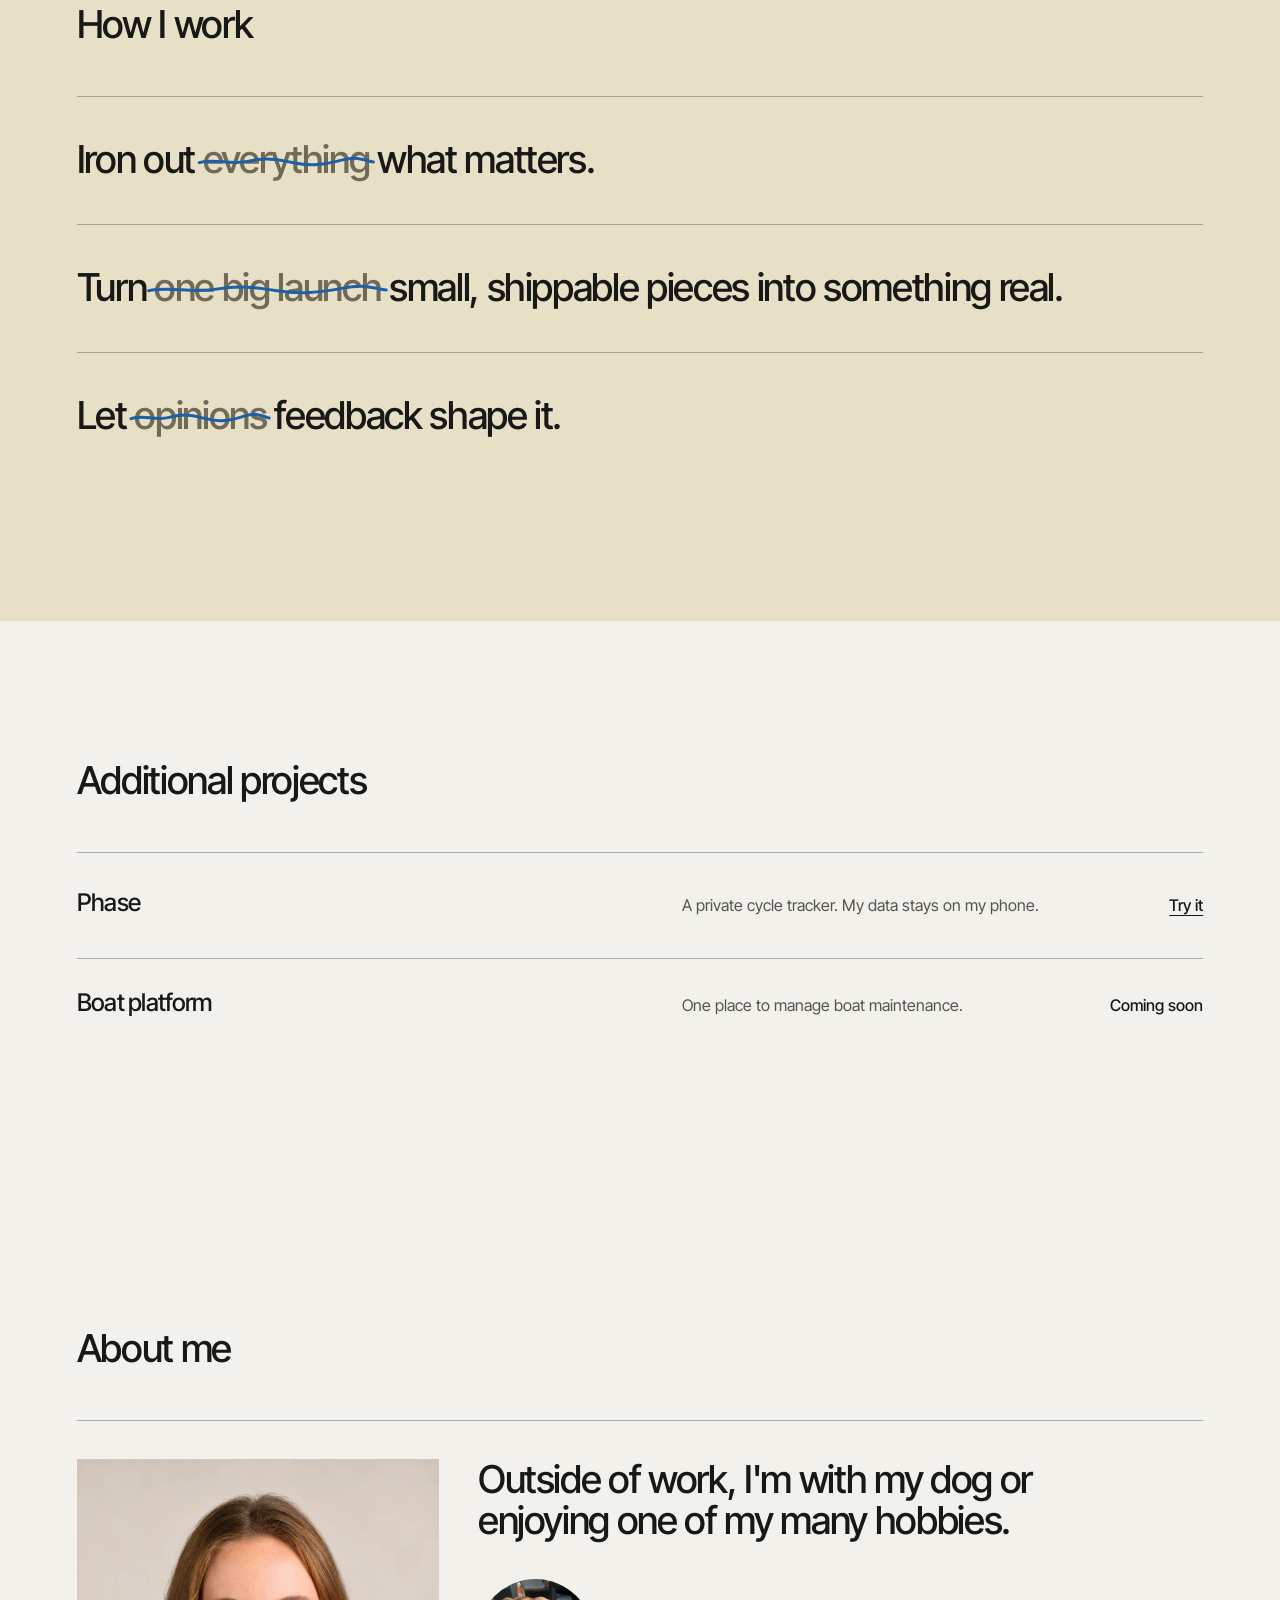
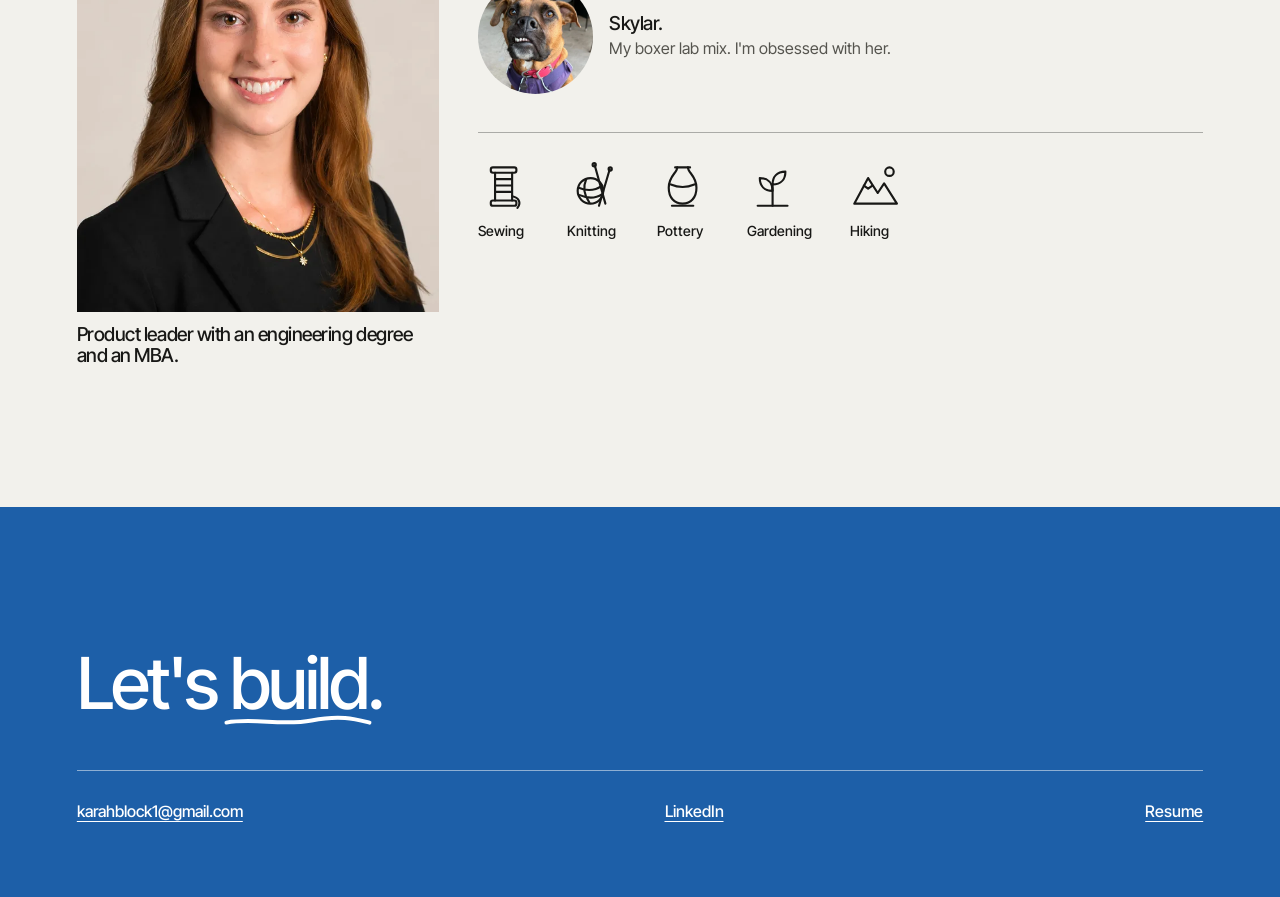
==== commit 999f3a69: "Swap in a new photo of Skylar Co-Authored-By: Claude Opus 5.5 <noreply@anthropic.com>" ====
--- a/index.html
+++ b/index.html
@@ -50,7 +50,7 @@
     <figure class="me-card"><img src="karah.webp" width="640" height="800" loading="lazy" alt="Karah Block smiling, in a black blazer"><figcaption><b>Product leader with an engineering degree and an MBA.</b></figcaption></figure>
     <div class="me-right">
       <p class="me-say">Outside of work, I'm with my dog or enjoying one of my many hobbies.</p>
-      <div class="me-sky"><img src="skylar.webp" width="360" height="360" loading="lazy" alt="Skylar, a brown boxer lab mix in a pink collar"><p><b>Skylar.</b><span>My boxer lab mix. I'm obsessed with her.</span></p></div>
+      <div class="me-sky"><img src="skylar.webp" width="360" height="360" loading="lazy" alt="Skylar, a brown boxer lab mix in a pink collar and purple harness, grinning"><p><b>Skylar.</b><span>My boxer lab mix. I'm obsessed with her.</span></p></div>
       <ul class="me-icons" aria-label="A few of my hobbies">
         <li><svg viewBox="0 0 48 48" aria-hidden="true"><rect x="12" y="6" width="24" height="5" rx="2"/><rect x="12" y="37" width="24" height="5" rx="2"/><path d="M16 11v26M32 11v26M16 17h16M16 23h16M16 29h16"/><path d="M32 33c6 1 9 6 5 11"/></svg>Sewing</li>
         <li><svg viewBox="0 0 48 48" aria-hidden="true"><circle cx="22" cy="28" r="12"/><path d="M11 25c7 3 15 3 22-2M12 32c7 3 15 3 21-1M18 17c-3 7-2 15 3 22"/><path d="M26 4 36 40M40 8 30 42"/><circle cx="25.5" cy="3.5" r="1.5"/><circle cx="40.5" cy="7.5" r="1.5"/></svg>Knitting</li>
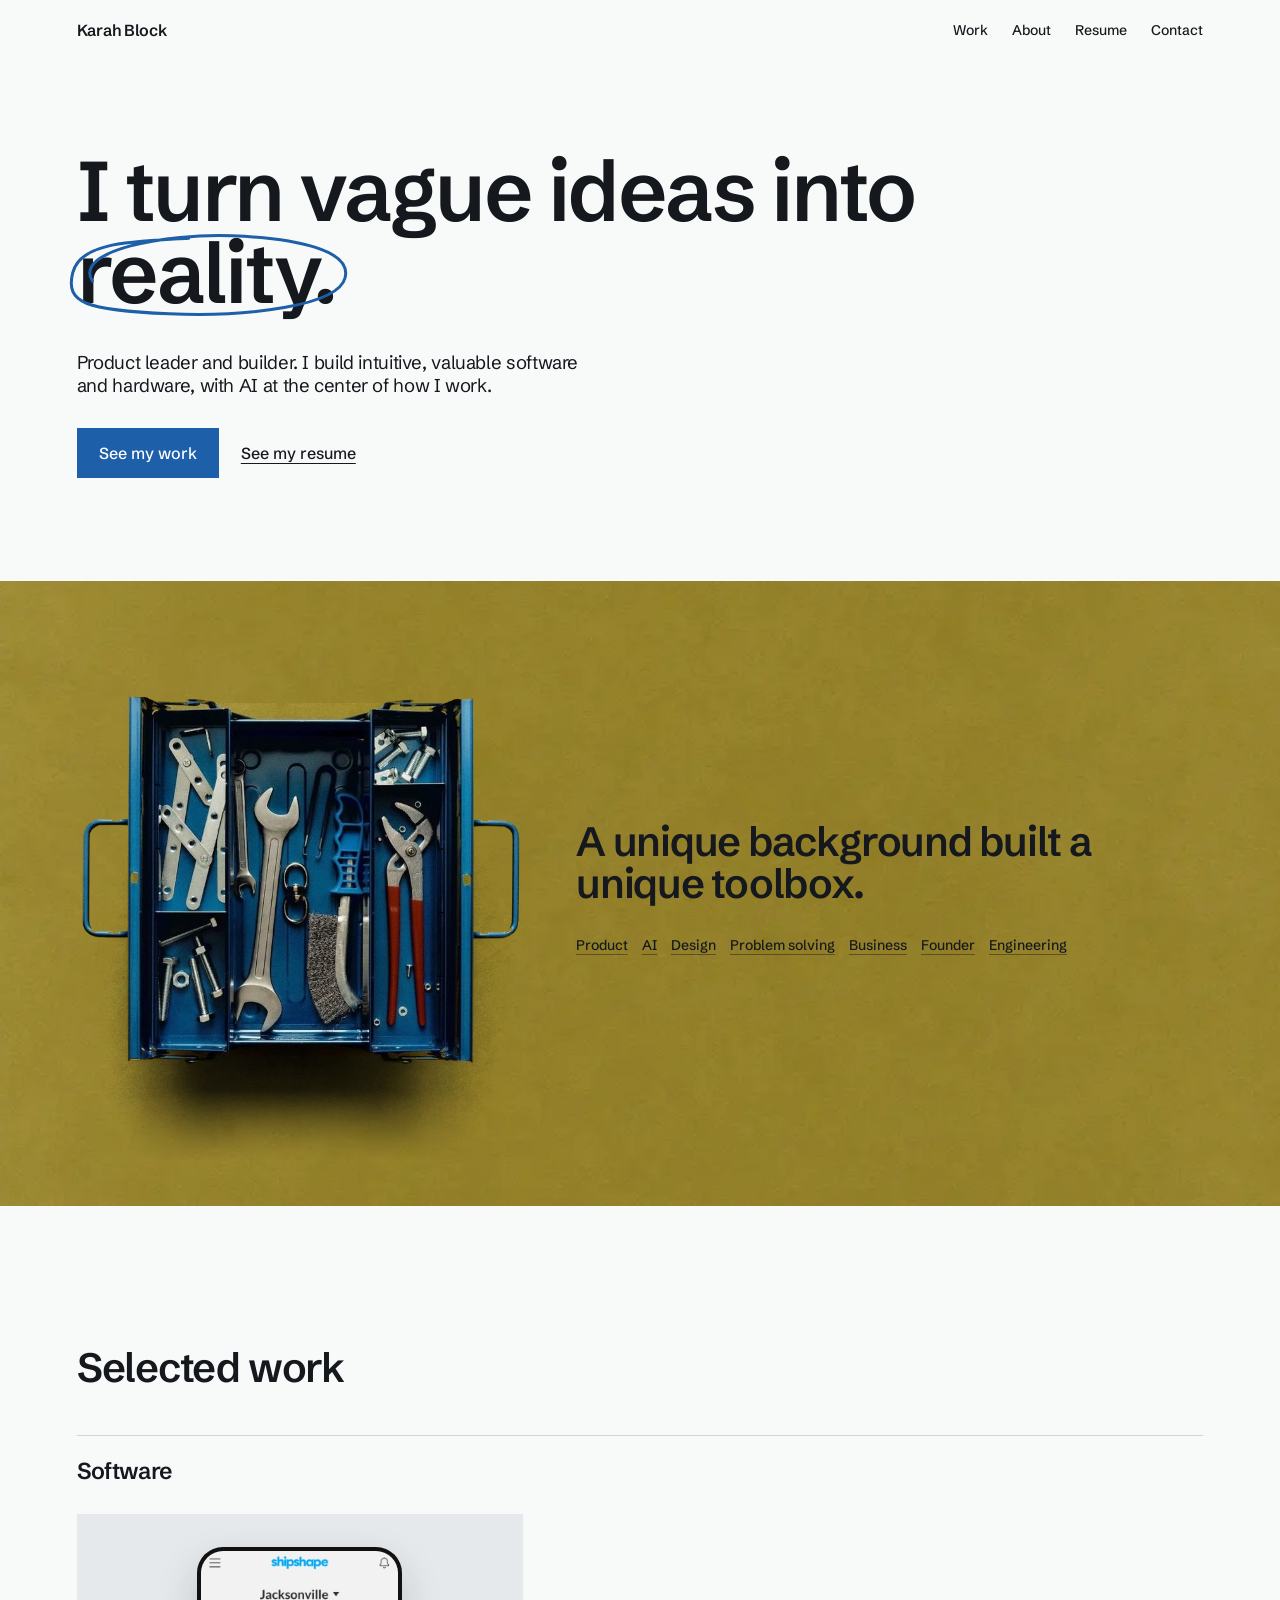
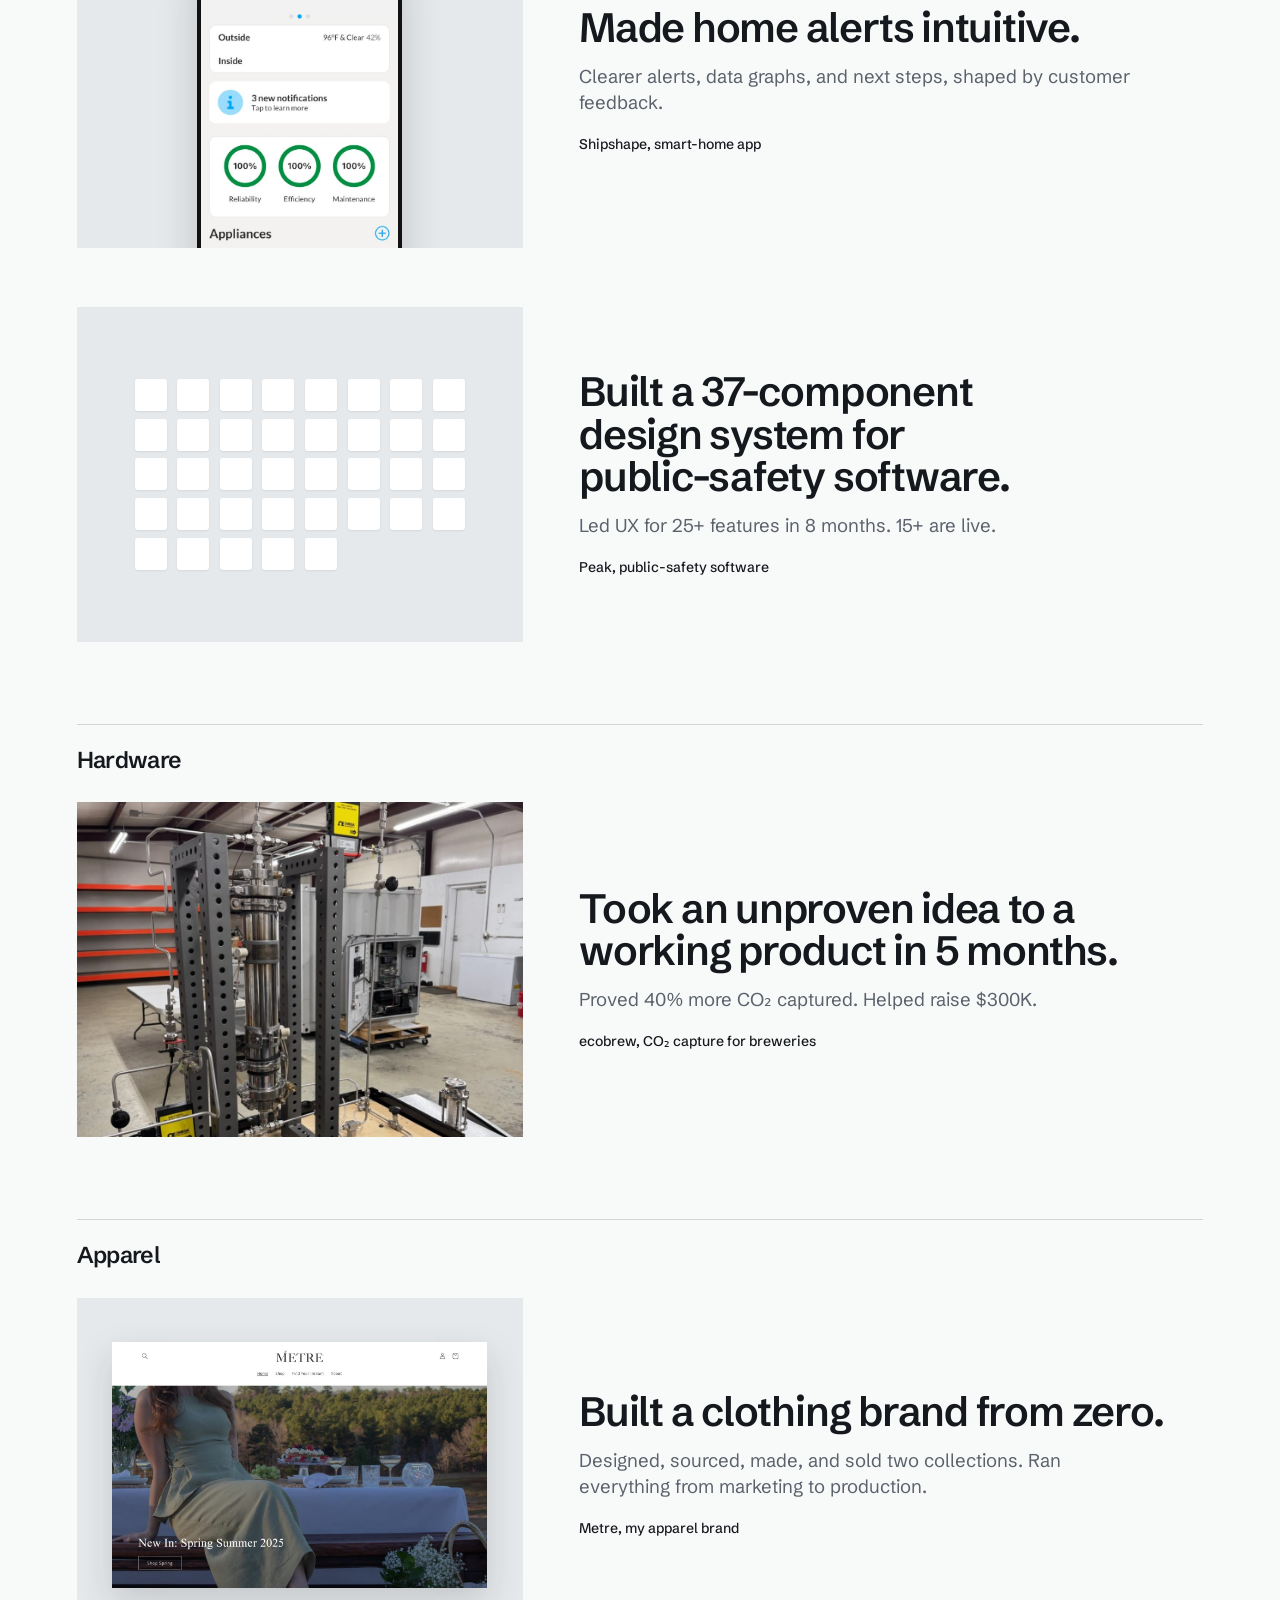
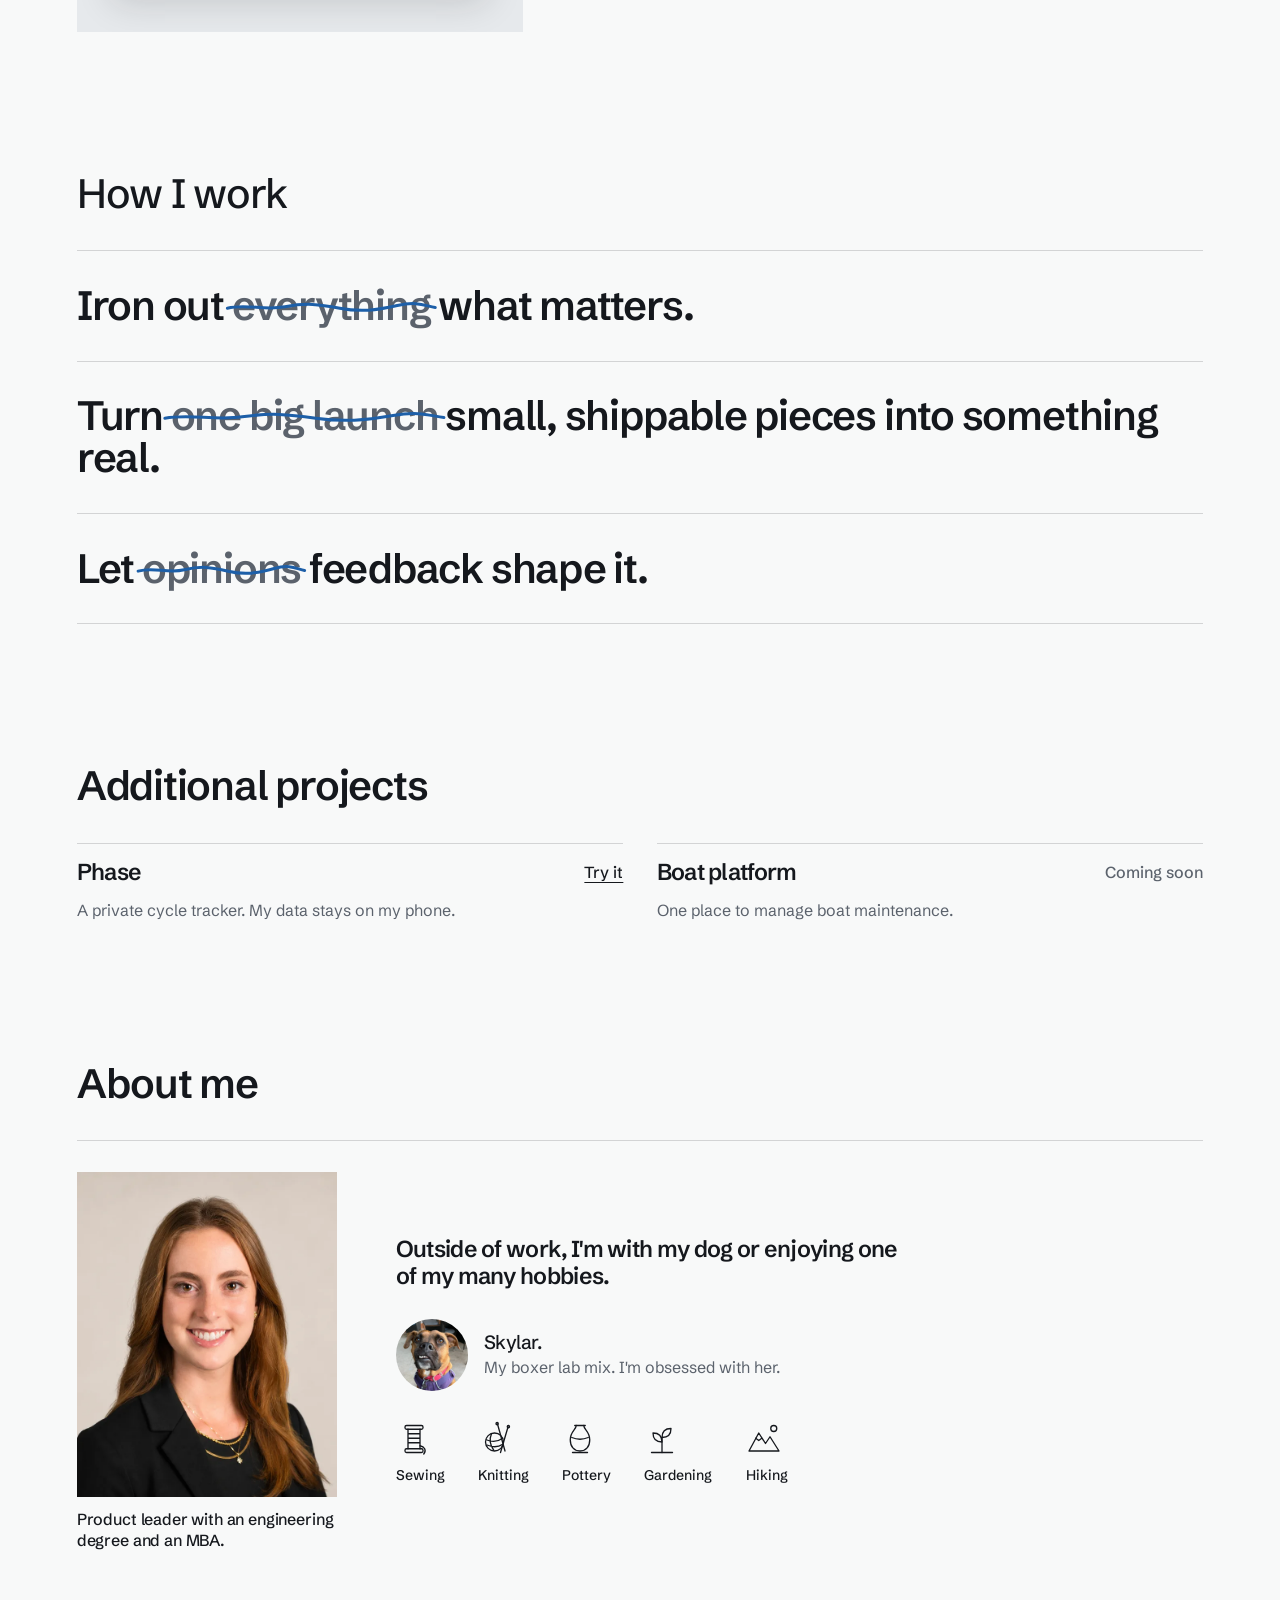
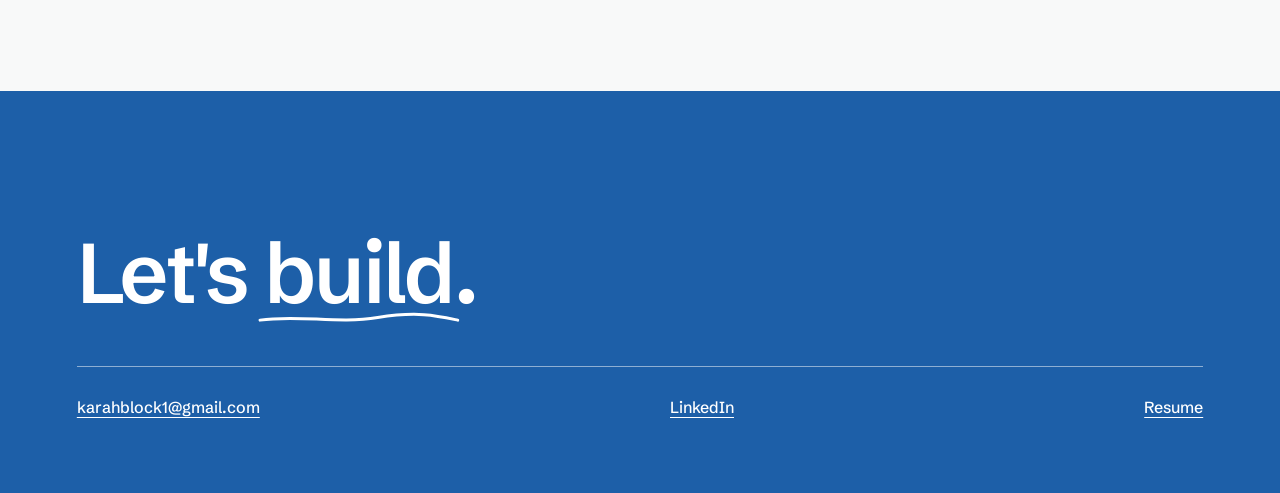
==== commit 80497477: "Launch the redesign Schibsted Grotesk, cooler paper and toolbox blue, one project per row, a cut-out" ====
--- a/index.html
+++ b/index.html
@@ -1,11 +1,10 @@
 <!doctype html>
 <html lang="en"><head><meta charset="utf-8"><meta name="viewport" content="width=device-width, initial-scale=1, viewport-fit=cover"><title>Karah Block | Product leader and builder</title><meta name="description" content="Karah Block is a product leader and builder of intuitive, valuable products in software, hardware, and apparel. COO and Head of Product at ecobrew, founder of Metre, and former Senior PM at Shipshape."><meta property="og:type" content="website"><meta property="og:title" content="Karah Block"><meta property="og:description" content="I turn vague ideas into reality."><meta property="og:image" content="https://karahblock.com/og.png"><meta name="twitter:card" content="summary_large_image">
-<link rel="preconnect" href="https://fonts.googleapis.com"><link rel="preconnect" href="https://fonts.gstatic.com" crossorigin><link rel="stylesheet" href="https://fonts.googleapis.com/css2?family=Inter+Tight:wght@400;500;600;900&display=swap"><link rel="icon" href="favicon.svg" type="image/svg+xml">
-<link rel="stylesheet" href="style.css"></head><body>
+<link rel="preconnect" href="https://fonts.googleapis.com"><link rel="preconnect" href="https://fonts.gstatic.com" crossorigin><link rel="stylesheet" href="https://fonts.googleapis.com/css2?family=Schibsted+Grotesk:wght@400;500;600;700&display=swap"><link rel="icon" href="favicon.svg" type="image/svg+xml">
+<link rel="stylesheet" href="style.css"><link rel="stylesheet" href="redesign.css"></head><body class="rd">
 <a class="skip" href="#main">Skip to content</a><nav><div class="wrap bar"><a href="#top" class="logo">Karah Block</a><ul><li><a href="#work">Work</a></li><li><a href="#me">About</a></li><li><a href="experience.html">Resume</a></li><li><a href="#contact">Contact</a></li></ul></div></nav>
 <main id="main">
 <header class="hero" id="top">
-  <img class="hero-photo" src="case-unit.jpg" alt="">
   <div class="wrap">
     <h1>I turn vague ideas into <span class="mark">reality.<svg viewBox="0 0 300 110" preserveAspectRatio="none" aria-hidden="true"><path class="pen" d="M34 62C14 26 110 6 176 9S298 26 291 58 196 104 112 100 6 88 14 52 74 16 132 12"/></svg></span></h1>
     <p class="hero-sub">Product leader and builder. I build intuitive, valuable software and hardware, with AI at the center of how I work.</p>
@@ -14,7 +13,7 @@
 </header>
 
 <section id="toolbox"><div class="tgrid">
-  <div class="stage" id="stage"><div class="photo"><img src="toolbox/box.jpg" width="736" height="920" alt="An open blue metal toolbox on an olive background"></div><img class="hollow" data-h="0" src="toolbox/slot-pliers.webp" alt="" style="left:64.972%;top:32.399%;width:16.667%;height:43.722%"><button class="tool" type="button" data-i="0" style="left:67.797%;top:33.744%;width:11.723%;height:39.910%" aria-label="Product management" aria-pressed="false"><img src="toolbox/tool-pliers.png" alt="" width="83" height="356"><img class="out" src="toolbox/out-pliers.webp" alt="" width="233" height="900"></button><img class="hollow" data-h="1" src="toolbox/slot-hinges.webp" alt="" style="left:16.384%;top:19.170%;width:20.480%;height:35.762%"><button class="tool" type="button" data-i="1" style="left:18.079%;top:20.516%;width:15.537%;height:32.399%" aria-label="AI workflows" aria-pressed="false"><img src="toolbox/tool-hinges.png" alt="" width="110" height="289"><img class="out" src="toolbox/out-hinges.webp" alt="" width="370" height="900"></button><img class="hollow" data-h="2" src="toolbox/slot-brush.webp" alt="" style="left:48.305%;top:29.596%;width:19.492%;height:46.188%"><button class="tool" type="button" data-i="2" style="left:51.130%;top:32.175%;width:13.701%;height:41.031%" aria-label="Design and clarity" aria-pressed="false"><img src="toolbox/tool-brush.png" alt="" width="97" height="366"><img class="out" src="toolbox/out-brush.webp" alt="" width="239" height="900"></button><img class="hollow" data-h="3" src="toolbox/slot-spanner.webp" alt="" style="left:31.921%;top:26.233%;width:11.299%;height:26.457%"><button class="tool" type="button" data-i="3" style="left:35.169%;top:28.812%;width:4.802%;height:21.300%" aria-label="Problem solving" aria-pressed="false"><img src="toolbox/tool-spanner.png" alt="" width="34" height="190"><img class="out" src="toolbox/out-spanner.webp" alt="" width="135" height="900"></button><img class="hollow" data-h="4" src="toolbox/slot-boltsl.webp" alt="" style="left:16.384%;top:52.018%;width:19.209%;height:22.197%"><button class="tool" type="button" data-i="4" style="left:18.644%;top:54.260%;width:13.701%;height:18.610%" aria-label="Business and operations" aria-pressed="false"><img src="toolbox/tool-boltsl.png" alt="" width="97" height="166"><img class="out" src="toolbox/out-boltsl.webp" alt="" width="640" height="871"></button><img class="hollow" data-h="5" src="toolbox/slot-boltsr.webp" alt="" style="left:63.136%;top:18.946%;width:19.209%;height:14.462%"><button class="tool" type="button" data-i="5" style="left:66.243%;top:20.404%;width:13.983%;height:10.538%" aria-label="Founder and brand builder" aria-pressed="false"><img src="toolbox/tool-boltsr.png" alt="" width="99" height="94"><img class="out" src="toolbox/out-boltsr.webp" alt="" width="640" height="540"></button><img class="hollow" data-h="6" src="toolbox/slot-wrench.webp" alt="" style="left:33.475%;top:29.933%;width:18.503%;height:46.749%"><button class="tool" type="button" data-i="6" style="left:35.452%;top:31.278%;width:14.124%;height:42.825%" aria-label="Engineering and fabrication" aria-pressed="false"><img src="toolbox/tool-wrench.png" alt="" width="100" height="382"><img class="out" src="toolbox/out-wrench.webp" alt="" width="392" height="900"></button></div>
+  <div class="stage" id="stage"><div class="photo"><img src="toolbox/box-cut.png" width="736" height="920" alt="An open blue metal toolbox on an olive background"></div><img class="hollow" data-h="0" src="toolbox/slot-pliers.webp" alt="" style="left:64.972%;top:32.399%;width:16.667%;height:43.722%"><button class="tool" type="button" data-i="0" style="left:67.797%;top:33.744%;width:11.723%;height:39.910%" aria-label="Product management" aria-pressed="false"><img src="toolbox/tool-pliers.png" alt="" width="83" height="356"><img class="out" src="toolbox/out-pliers.webp" alt="" width="233" height="900"></button><img class="hollow" data-h="1" src="toolbox/slot-hinges.webp" alt="" style="left:16.384%;top:19.170%;width:20.480%;height:35.762%"><button class="tool" type="button" data-i="1" style="left:18.079%;top:20.516%;width:15.537%;height:32.399%" aria-label="AI workflows" aria-pressed="false"><img src="toolbox/tool-hinges.png" alt="" width="110" height="289"><img class="out" src="toolbox/out-hinges.webp" alt="" width="370" height="900"></button><img class="hollow" data-h="2" src="toolbox/slot-brush.webp" alt="" style="left:48.305%;top:29.596%;width:19.492%;height:46.188%"><button class="tool" type="button" data-i="2" style="left:51.130%;top:32.175%;width:13.701%;height:41.031%" aria-label="Design and clarity" aria-pressed="false"><img src="toolbox/tool-brush.png" alt="" width="97" height="366"><img class="out" src="toolbox/out-brush.webp" alt="" width="239" height="900"></button><img class="hollow" data-h="3" src="toolbox/slot-spanner.webp" alt="" style="left:31.921%;top:26.233%;width:11.299%;height:26.457%"><button class="tool" type="button" data-i="3" style="left:35.169%;top:28.812%;width:4.802%;height:21.300%" aria-label="Problem solving" aria-pressed="false"><img src="toolbox/tool-spanner.png" alt="" width="34" height="190"><img class="out" src="toolbox/out-spanner.webp" alt="" width="135" height="900"></button><img class="hollow" data-h="4" src="toolbox/slot-boltsl.webp" alt="" style="left:16.384%;top:52.018%;width:19.209%;height:22.197%"><button class="tool" type="button" data-i="4" style="left:18.644%;top:54.260%;width:13.701%;height:18.610%" aria-label="Business and operations" aria-pressed="false"><img src="toolbox/tool-boltsl.png" alt="" width="97" height="166"><img class="out" src="toolbox/out-boltsl.webp" alt="" width="640" height="871"></button><img class="hollow" data-h="5" src="toolbox/slot-boltsr.webp" alt="" style="left:63.136%;top:18.946%;width:19.209%;height:14.462%"><button class="tool" type="button" data-i="5" style="left:66.243%;top:20.404%;width:13.983%;height:10.538%" aria-label="Founder and brand builder" aria-pressed="false"><img src="toolbox/tool-boltsr.png" alt="" width="99" height="94"><img class="out" src="toolbox/out-boltsr.webp" alt="" width="640" height="540"></button><img class="hollow" data-h="6" src="toolbox/slot-wrench.webp" alt="" style="left:33.475%;top:29.933%;width:18.503%;height:46.749%"><button class="tool" type="button" data-i="6" style="left:35.452%;top:31.278%;width:14.124%;height:42.825%" aria-label="Engineering and fabrication" aria-pressed="false"><img src="toolbox/tool-wrench.png" alt="" width="100" height="382"><img class="out" src="toolbox/out-wrench.webp" alt="" width="392" height="900"></button></div>
   <div class="pane">
     <h2>A unique background built a unique toolbox.</h2>
     <ul class="names"><li><button type="button" data-n="0" aria-pressed="false">Product</button></li><li><button type="button" data-n="1" aria-pressed="false">AI</button></li><li><button type="button" data-n="2" aria-pressed="false">Design</button></li><li><button type="button" data-n="3" aria-pressed="false">Problem solving</button></li><li><button type="button" data-n="4" aria-pressed="false">Business</button></li><li><button type="button" data-n="5" aria-pressed="false">Founder</button></li><li><button type="button" data-n="6" aria-pressed="false">Engineering</button></li></ul>
@@ -22,18 +21,18 @@
   </div>
 </div></section>
 
-<div class="wrap"><h2 class="work-h" id="work">Selected work</h2></div>
-
-<section class="cat" id="software"><div><div class="wrap"><h3>Software</h3></div></div><div class="items" style="padding-right:clamp(16px,2.6vw,40px)">
-  <article><div class="pic"><div class="ph"><img src="case-shipshape.jpg" width="520" height="1027" alt="The Shipshape app home screen"></div></div><div class="cap"><small>Shipshape, smart-home app</small><h4>Made home alerts intuitive.</h4><p>Clearer alerts, data graphs, and next steps, shaped by customer feedback.</p></div></article>
-  <article><div class="pic type"><strong><span class="num" data-count="25">25</span>+ features. <span class="num" data-count="8">8</span> months.</strong></div><div class="cap"><small>Peak, public-safety software</small><h4>Built a 37-component design system for public-safety software.</h4><p>Led UX for 25+ features in 8 months. 15+ are live.</p></div></article>
-</div></section>
-<section class="cat" id="hardware"><div><div class="wrap"><h3>Hardware</h3></div></div><div class="items" style="padding-right:clamp(16px,2.6vw,40px)">
-  <article class="wide"><div class="pic"><img src="case-unit.jpg" width="1040" height="1040" loading="lazy" alt="The ecobrew experimental unit, a stainless steel column in a steel frame"></div><div class="cap"><small>ecobrew, CO₂ capture for breweries</small><h4>Took an unproven idea to a working product in 5 months.</h4><p>Proved 40% more CO₂ captured. Helped raise $300K.</p></div></article>
-</div></section>
-<section class="cat" id="apparel"><div><div class="wrap"><h3>Apparel</h3></div></div><div class="items" style="padding-right:clamp(16px,2.6vw,40px)">
-  <article class="wide"><img class="webshot" src="case-metre.jpg" width="1305" height="856" loading="lazy" alt="The Metre website homepage, with a Find Your Inseam link and a large photo of a sage linen dress"><div class="cap"><small>Metre, my apparel brand</small><h4>Built a clothing brand from zero.</h4><p>Designed, sourced, made, and sold two collections. Ran everything from marketing to production.</p></div></article>
-</div></section>
+<div class="wrap rwork"><h2 class="work-h" id="work">Selected work</h2>
+<section class="rgroup" id="software"><h3>Software</h3>
+  <article class="rrow"><div class="pic"><div class="ph"><img src="case-shipshape.jpg" width="520" height="1027" alt="The Shipshape app home screen"></div></div><div class="rtext"><h4>Made home alerts intuitive.</h4><p>Clearer alerts, data graphs, and next steps, shaped by customer feedback.</p><small>Shipshape, smart-home app</small></div></article>
+  <article class="rrow"><div class="pic sys" role="img" aria-label="37 squares, one for each component in the design system"><i></i><i></i><i></i><i></i><i></i><i></i><i></i><i></i><i></i><i></i><i></i><i></i><i></i><i></i><i></i><i></i><i></i><i></i><i></i><i></i><i></i><i></i><i></i><i></i><i></i><i></i><i></i><i></i><i></i><i></i><i></i><i></i><i></i><i></i><i></i><i></i><i></i></div><div class="rtext"><h4>Built a 37-component design system for public-safety software.</h4><p>Led UX for 25+ features in 8 months. 15+ are live.</p><small>Peak, public-safety software</small></div></article>
+</section>
+<section class="rgroup" id="hardware"><h3>Hardware</h3>
+  <article class="rrow"><div class="pic"><img src="case-unit.jpg" width="1040" height="1040" loading="lazy" alt="The ecobrew experimental unit, a stainless steel column in a steel frame"></div><div class="rtext"><h4>Took an unproven idea to a working product in 5 months.</h4><p>Proved 40% more CO₂ captured. Helped raise $300K.</p><small>ecobrew, CO₂ capture for breweries</small></div></article>
+</section>
+<section class="rgroup" id="apparel"><h3>Apparel</h3>
+  <article class="rrow"><div class="pic shot"><img class="webshot" src="case-metre.jpg" width="1305" height="856" loading="lazy" alt="The Metre website homepage, with a Find Your Inseam link and a large photo of a sage linen dress"></div><div class="rtext"><h4>Built a clothing brand from zero.</h4><p>Designed, sourced, made, and sold two collections. Ran everything from marketing to production.</p><small>Metre, my apparel brand</small></div></article>
+</section>
+</div>
 
 <section id="how"><div class="wrap"><h2 class="lab">How I work</h2><div class="say">
   <div><h3>Iron out <i aria-hidden="true">everything<svg viewBox="0 0 300 40" preserveAspectRatio="none" aria-hidden="true"><path class="pen" d="M2 24C30 10 54 32 84 20S132 12 162 24 214 30 244 16 284 18 298 22"/></svg></i> what matters.</h3></div>
--- a/style.css
+++ b/style.css
@@ -634,7 +634,7 @@
 .hero-sub { margin-top: clamp(24px, 2.8vw, 40px); }
 .work-h { padding-block: var(--gap-section) clamp(32px, 3.6vw, 56px); }
 .cat > div:first-child { padding-block: clamp(28px, 3vw, 44px); }
-.items { padding-top: clamp(28px, 3vw, 44px); padding-bottom: clamp(88px, 10vw, 152px); row-gap: clamp(56px, 6vw, 96px); padding-right: clamp(20px, 6vw, 104px) !important; }
+.items { padding-top: clamp(28px, 3vw, 44px); padding-bottom: clamp(88px, 10vw, 152px); row-gap: clamp(56px, 6vw, 96px); }
 .cap { padding-top: 18px; gap: 8px; }
 #how, #free, #me { padding-block: var(--gap-section); }
 #how .lab, #free h2, #me h2 { margin-bottom: clamp(32px, 4vw, 60px); }
@@ -677,3 +677,86 @@
   .tshow { grid-template-columns: 92px minmax(0, 1fr); gap: 14px; }
   .slot { height: 170px; }
 }
+
+/* Selected work, simplified (Nov 2026): one two-column grid on the page's main column, one card pattern.
+   Software spans both columns with two cards. Hardware and Apparel sit side by side below it. */
+.work { display: grid; grid-template-columns: repeat(2, minmax(0, 1fr)); column-gap: clamp(20px, 2.6vw, 40px); row-gap: clamp(56px, 6vw, 88px); }
+.cat { display: block; border-top: 1px solid var(--rule); padding-top: clamp(16px, 1.8vw, 24px); scroll-margin-top: 76px; }
+#software { grid-column: 1 / -1; }
+.cat h3 { position: static; margin-bottom: clamp(20px, 2.2vw, 32px); }
+.items { border-left: 0; padding: 0; grid-template-columns: minmax(0, 1fr); gap: clamp(40px, 5vw, 64px) clamp(20px, 2.6vw, 40px); }
+#software .items { grid-template-columns: repeat(2, minmax(0, 1fr)); }
+.pic, .pic:has(.ph), .type, .type.ol { aspect-ratio: 4 / 3; background: #e4e1d6; }
+.cap { padding-top: 16px; }
+/* Peak: the stat sits at the bottom left of its tile */
+.type { justify-content: flex-end; padding: clamp(20px, 2.6vw, 36px); }
+.type strong { font-size: var(--t-section); letter-spacing: -.035em; line-height: 1.04; }
+/* Metre: the whole website screenshot, set on the tile like the phone */
+.shot { display: grid; place-items: center; }
+.pic.shot > img { width: 84%; height: auto; object-fit: fill; box-shadow: 0 14px 34px rgba(24, 24, 22, .16); }
+article:hover .pic.shot > img { transform: translateY(-6px); }
+.work { padding-bottom: var(--gap-section); }
+@media (max-width: 640px) {
+  .work, #software .items { grid-template-columns: minmax(0, 1fr); }
+  .items { padding: 0; }
+  .work { row-gap: 48px; }
+}
+
+/* Quieter pass (Nov 2026): one neutral family plus the blue accent. The olive toolbox photo and the
+   blue contact band are the only two colored surfaces, one near the top and one at the end. */
+:root { --rule: rgba(24, 24, 22, .2); --tint: #eae8df; }
+/* How I work: a neutral tint from the paper family, not a third hue */
+#how { background: var(--tint); --rc: rgba(24, 24, 22, .2); }
+.say > div { border-top-color: rgba(24, 24, 22, .2); }
+/* Toolbox: no dividing line, and a shorter band on wide screens so it does not outweigh the work */
+.pane { border-left: 0; }
+.tshow, .detail .usedon { border-top-color: rgba(24, 24, 22, .28); }
+@media (min-width: 1001px) {
+  .stage { width: min(100%, 470px, calc((100vh - 130px) * .794)); margin: clamp(20px, 2.4vw, 36px) auto; }
+  .tgrid { grid-template-columns: minmax(0, 5fr) minmax(0, 7fr); }
+  .pane { grid-template-rows: auto auto auto; align-content: center; padding-left: 0; }
+  .slot { height: clamp(190px, calc(100vh - 420px), 300px); }
+}
+@media (min-width: 1001px) {
+  /* The toolbox content sits on the same column as the rest of the page */
+  .tgrid { max-width: 1280px; margin-inline: auto; padding-inline: clamp(20px, 6vw, 104px); column-gap: clamp(24px, 4vw, 64px); }
+  .pane { padding-right: 0; }
+}
+/* A pulled tool's shadow stays inside the band */
+#toolbox { overflow: clip; }
+
+/* Distill pass (Nov 2026): even spacing between sections, Additional projects on the work grid, a calmer About me */
+/* Two plain sections in a row share one gap, not two */
+#free { padding-bottom: 0; }
+#how { padding-block: clamp(64px, 7.5vw, 112px); }
+#free h2, #me h2, #how .lab { margin-bottom: clamp(24px, 2.8vw, 40px); }
+/* Additional projects: two columns that match Selected work. Name and link on one line, description below. */
+.rows { display: grid; grid-template-columns: repeat(2, minmax(0, 1fr)); column-gap: clamp(20px, 2.6vw, 40px); }
+.rows li { grid-template-columns: minmax(0, 1fr) auto; gap: 6px 18px; padding-block: clamp(16px, 1.8vw, 24px) 0; }
+.rows span { grid-column: 1 / -1; grid-row: 2; max-width: 30em; }
+.rows a, .rows em { padding-block: 0; }
+.rows em { color: var(--ink-2); }
+.rows:hover li:not(:hover) { opacity: 1; }
+/* About me: a smaller photo, and her line at card-title scale so it does not compete with section headings */
+.me-grid { grid-template-columns: minmax(0, 260px) minmax(0, 1fr); gap: clamp(24px, 3vw, 40px) clamp(28px, 4.6vw, 72px); align-items: center; padding-top: clamp(20px, 2.4vw, 32px); }
+.me-say { font-size: var(--t-cat); letter-spacing: -.03em; line-height: 1.15; max-width: 22em; }
+.me-right { gap: clamp(20px, 2.4vw, 30px); }
+.me-card b { font-size: var(--t-body); font-weight: 500; letter-spacing: -.01em; line-height: 1.3; }
+.me-sky img { width: 72px; }
+.me-icons { border-top: 0; padding-top: 0; gap: clamp(18px, 2.6vw, 36px); }
+.me-icons svg { width: 36px; stroke-width: 1.75; }
+@media (max-width: 640px) {
+  .rows { grid-template-columns: minmax(0, 1fr); }
+  .me-grid { grid-template-columns: minmax(0, 1fr); }
+  .me-grid .me-card { max-width: 220px; }
+}
+.rows { row-gap: 24px; }
+.rows li { padding-top: 8px; }
+.rows a, .rows em { display: inline-block; padding-block: 8px; }
+.rows li { grid-template-rows: 40px auto; align-items: center; }
+.rows span { align-self: start; }
+
+/* Toolbox: the box is cut out of its photo (toolbox/box-cut.png), so it sits straight on the band
+   with its own shadow. No photo edge to hide; only the bottom of the shadow fades. */
+.photo { -webkit-mask-image: none; mask-image: none; overflow: visible; }
+.photo img { -webkit-mask-image: linear-gradient(to bottom, #000 84%, transparent 96%); mask-image: linear-gradient(to bottom, #000 84%, transparent 96%); }
--- a/redesign.css
+++ b/redesign.css
@@ -0,0 +1,69 @@
+/* Redesign experiment (Nov 2026). Loaded after style.css, only in this folder.
+   Idea: a clean printed page that Karah has marked up with a blue ballpoint pen.
+   One typeface (Schibsted Grotesk, her pick). Pen marks only: the circle, the strikes, the underline. No handwriting (her call). */
+
+:root {
+  --paper: #F8F9F9;   /* cool white, like printer paper */
+  --ink: #15181D;
+  --ink-2: #5B626C;   /* graphite */
+  --steel: #E6E9EC;   /* image tiles */
+  --blue: #1D5FA8;    /* the blue of the toolbox in the photo */
+  --rule: rgba(21, 24, 29, .16);
+  --tint: transparent;
+  --t-hero: clamp(44px, 6.6vw, 100px);
+  --t-section: clamp(28px, 3.2vw, 46px);
+  --t-cat: clamp(20px, 1.8vw, 26px);
+  --t-lead: clamp(18px, 1.45vw, 21px);
+}
+
+body.rd { font-family: "Schibsted Grotesk", "Helvetica Neue", Arial, sans-serif; font-optical-sizing: auto; background: var(--paper); color: var(--ink); }
+.rd :is(h1, h2, h3, h4), .rd .me-say, .rd .rows b, .rd .org { font-weight: 600; letter-spacing: -.03em !important; }
+.rd .hero h1, .rd #contact h2, .rd .page-head h1 { line-height: .98; }
+.rd .logo { font-weight: 600; letter-spacing: -.02em; }
+.rd ::selection { background: var(--blue); color: #fff; }
+.rd .pen { stroke: var(--blue); stroke-width: 3; }
+.rd #contact .pen { stroke: #fff; }
+.rd .hero-links .go:first-child:hover { background: #164B86; }
+
+/* Hero: the headline does the work */
+.rd .hero h1 { max-width: 11em; }
+.rd .hero-sub { font-weight: 400; color: var(--ink); max-width: 28em; }
+
+/* Selected work: one project per row, picture left, the result in large type right */
+.rwork { padding-bottom: var(--gap-section); }
+.rgroup { border-top: 1px solid var(--rule); padding-top: clamp(16px, 1.8vw, 24px); scroll-margin-top: 76px; }
+.rgroup + .rgroup { margin-top: clamp(56px, 6.4vw, 96px); }
+.rgroup > h3 { font-size: var(--t-cat); line-height: 1.05; margin-bottom: clamp(22px, 2.4vw, 34px); }
+.rrow { display: grid; grid-template-columns: minmax(0, 5fr) minmax(0, 7fr); gap: clamp(24px, 4.4vw, 72px); align-items: center; }
+.rrow + .rrow { margin-top: clamp(40px, 4.6vw, 68px); }
+.rtext h4 { font-size: var(--t-section); line-height: 1.04; max-width: 15em; text-wrap: balance; }
+.rd .rtext p { margin-top: 14px; max-width: 30em; font-size: var(--t-lead); line-height: 1.4; color: var(--ink-2); }
+.rtext small { display: block; margin-top: 18px; font-size: var(--t-small); font-weight: 500; }
+.rd .pic, .rd .pic:has(.ph) { background: var(--steel); }
+/* Peak: 37 squares, one per component */
+.pic.sys { display: grid; grid-template-columns: repeat(8, minmax(0, 1fr)); align-content: center; gap: 3.2%; padding: 11% 13%; }
+.pic.sys i { aspect-ratio: 1; background: #fff; border-radius: 3px; box-shadow: 0 1px 2px rgba(21, 24, 29, .08); }
+
+/* How I work: on the page itself, in the largest type after the hero */
+.rd #how { background: none; padding-block: 0 var(--gap-section); }
+.rd .say h3 { font-size: var(--t-section); }
+.rd .say > div { border-top-color: var(--rule); padding-block: clamp(22px, 2.6vw, 38px); }
+.rd .say > div:last-child { border-bottom: 1px solid var(--rule); }
+.rd .say i { color: var(--ink-2); }
+.rd #how .pen { stroke: var(--blue); }
+
+/* Contact band in toolbox blue */
+.rd #contact { background: var(--blue); }
+
+@media (max-width: 640px) {
+  .rrow { grid-template-columns: minmax(0, 1fr); gap: 18px; }
+  .rd .me-sky { flex-wrap: wrap; }
+}
+
+/* Fixes after first look */
+.rd #how { padding-bottom: 0; }
+
+/* Toolbox: the box is cut out of its photo (toolbox/box-cut.png), so it sits straight on the band
+   with its own shadow. No photo edge to hide, so no fade mask. */
+.rd .photo { -webkit-mask-image: none; mask-image: none; overflow: visible; }
+.rd .photo img { -webkit-mask-image: linear-gradient(to bottom, #000 84%, transparent 96%); mask-image: linear-gradient(to bottom, #000 84%, transparent 96%); }
